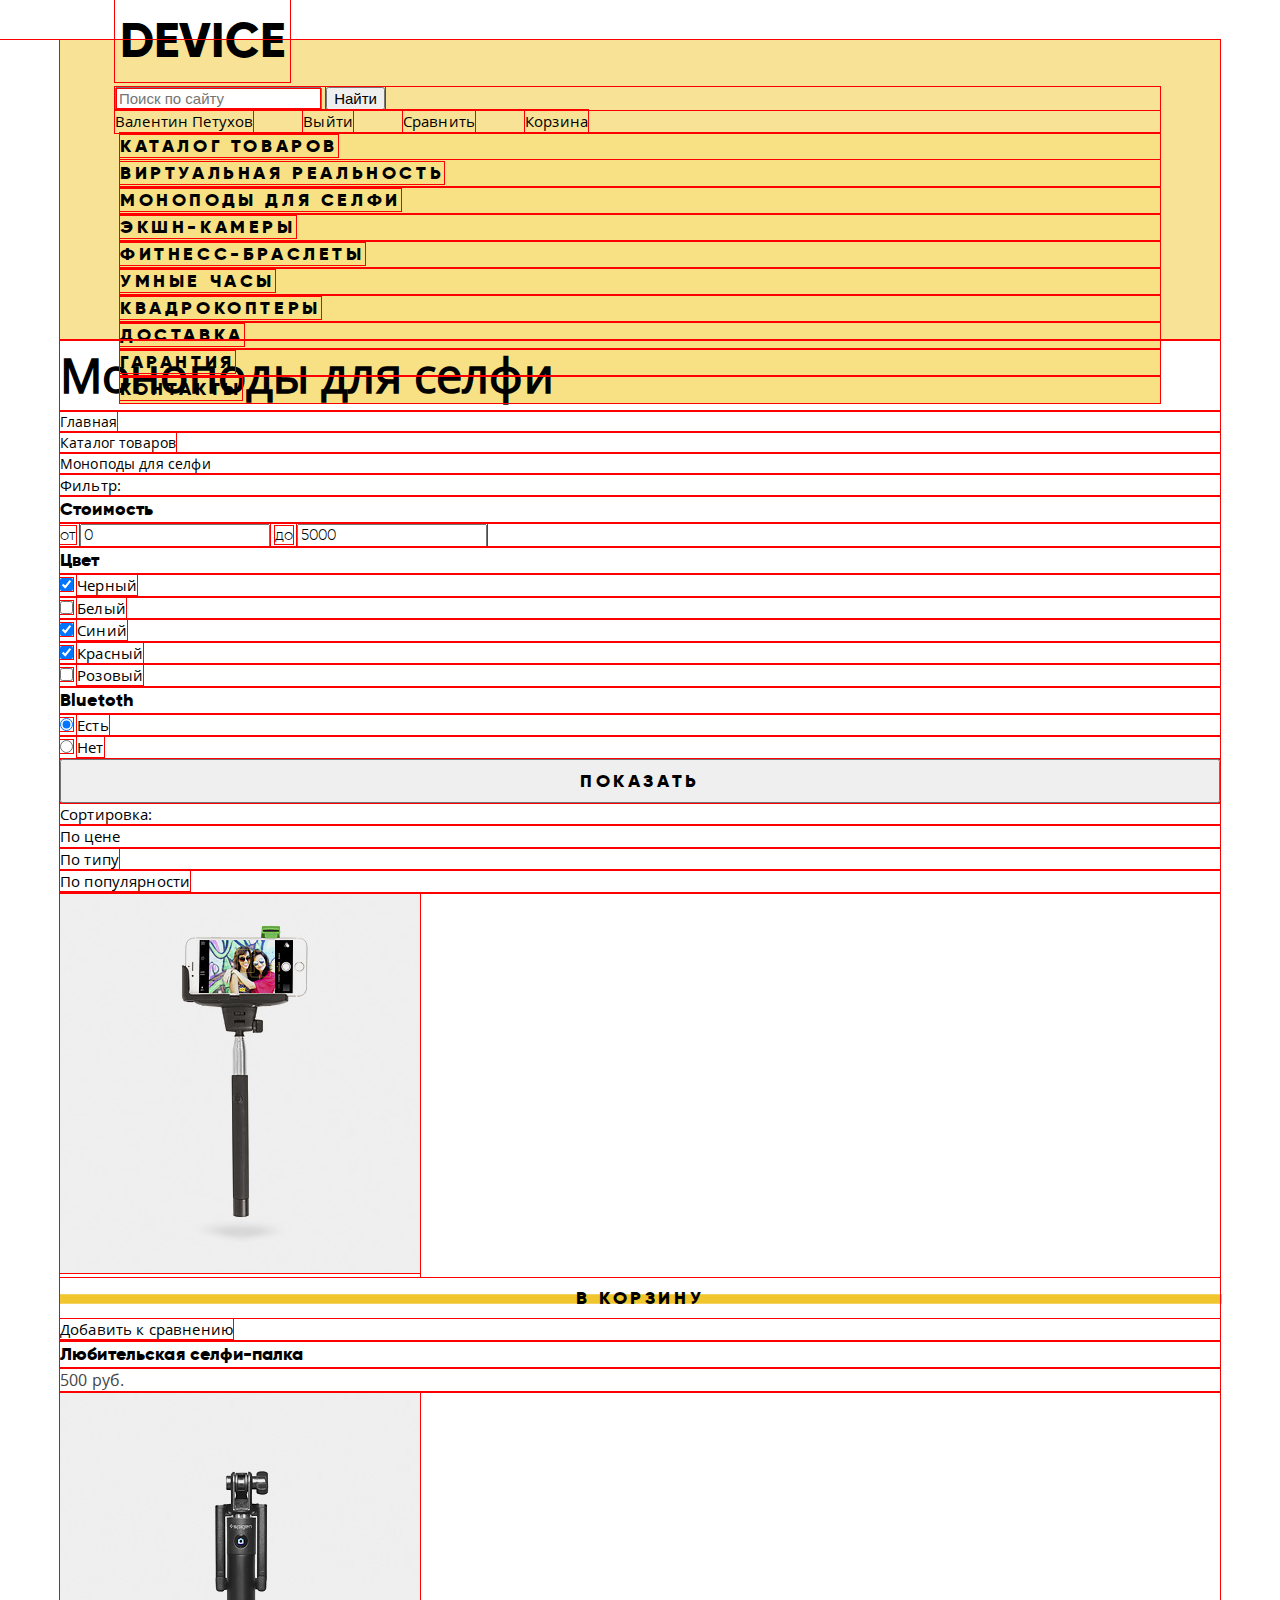
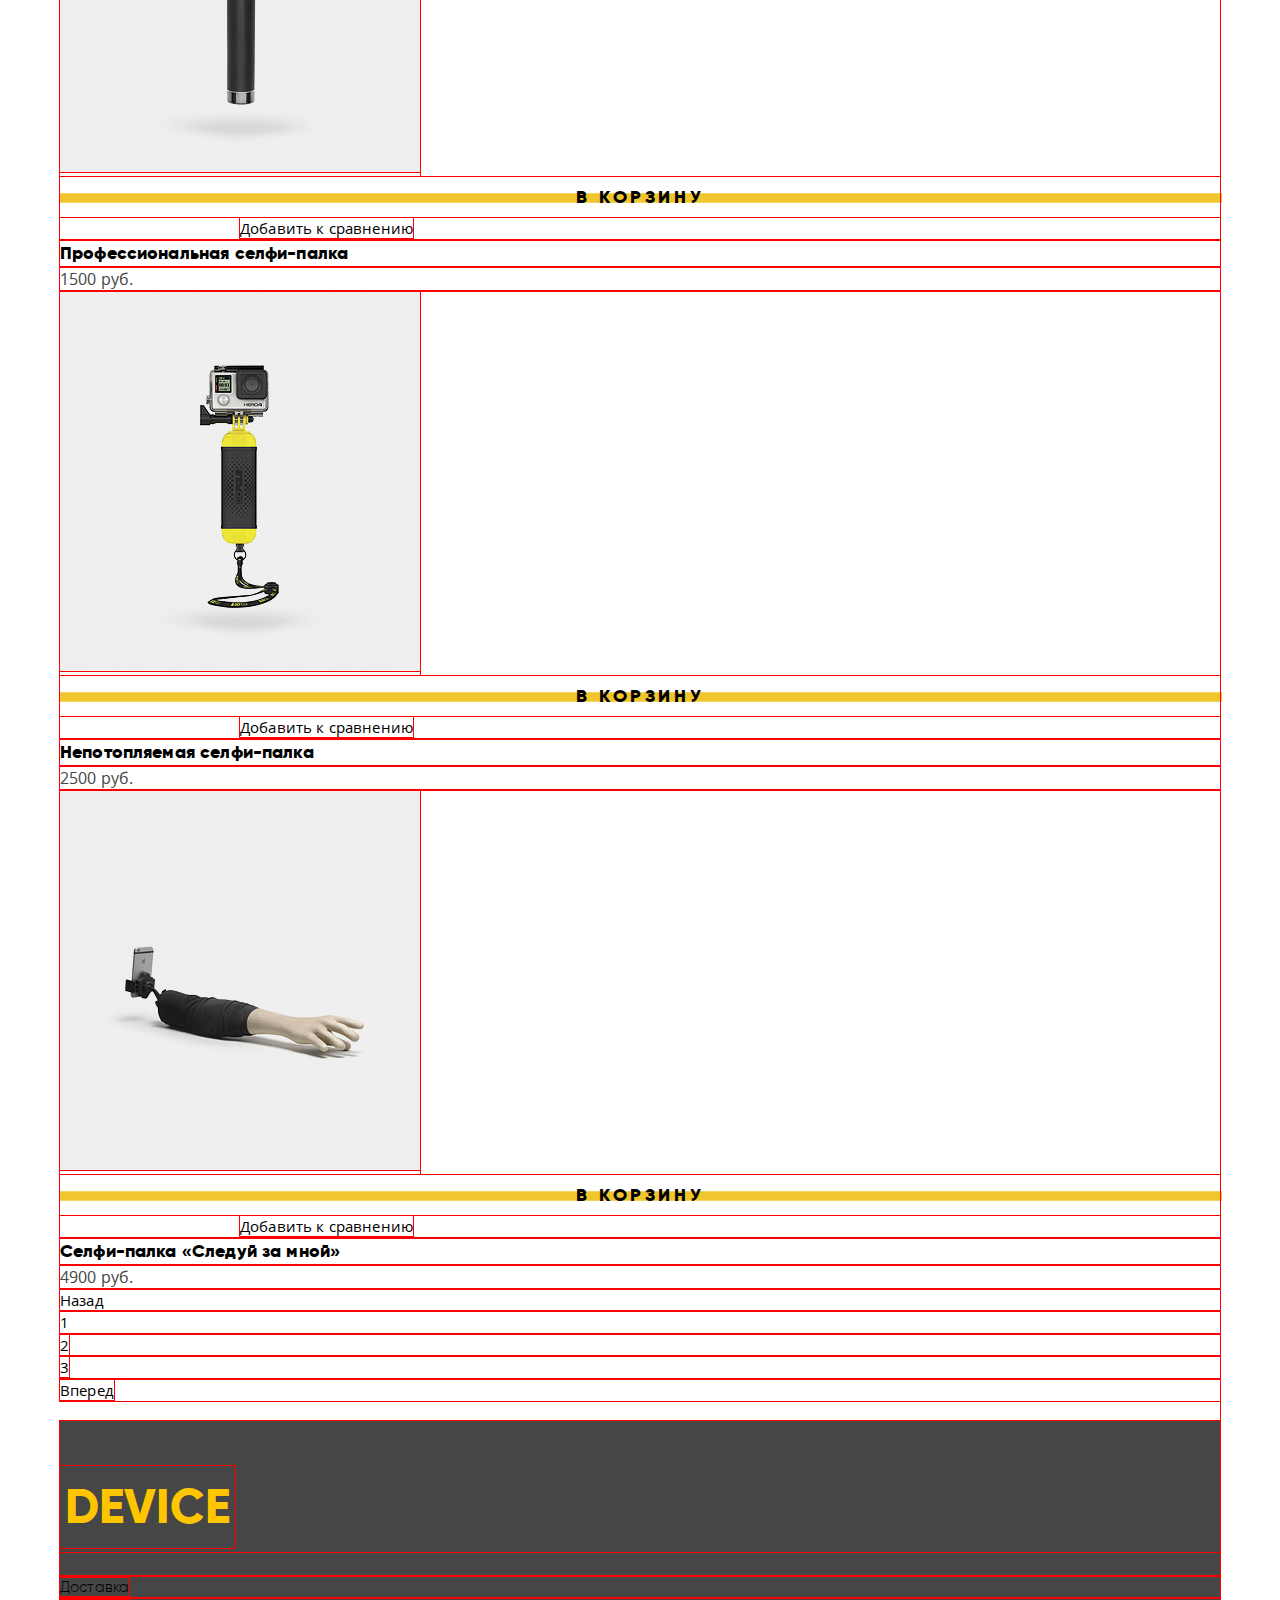
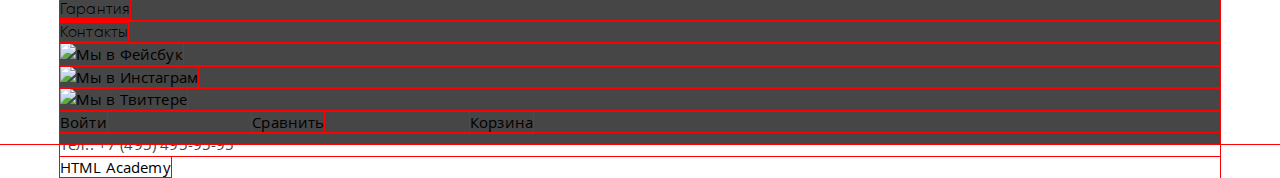
==== catalog.html @ 0c669d0e "Доразметка" ====
<!DOCTYPE html>
<html lang="ru">
  <head>
    <meta charset="UTF-8">
    <link href="css/normalize.css" rel="stylesheet">
    <link href="css/style.css" rel="stylesheet">
    <title>HTML Academy: Девайс-Каталог</title>
  </head>
  <body>
    <header>
      <a class="logo" href="index.html">Device</a>
      <div>
        <form class="search-form" action="#" method="get">
          <input class="search" type="search" placeholder="Поиск по сайту">
          <button class="search-button" type="submit" >Найти</button>
        </form>
        <div class="for-client">
          <a href="#" title="Вы вошли на сайт как:">Валентин Петухов</a>
          <a class="client-activated" href="#">Выйти</a>
          <a href="#" title="Рассмотрите детально преимущества">Сравнить</a>
          <a href="#" title="Оформить заказ">Корзина</a>
        </div>
      </div>
      <nav class="main-nav">
        <ul>
          <li><a>Каталог товаров</a>
            <ul>
              <li><a href="#">Виртуальная реальность</a></li>
              <li><a href="catalog.html">Моноподы для селфи</a></li>
              <li><a href="#">Экшн-камеры</a></li>
              <li><a href="#">Фитнесс-браслеты</a></li>
              <li><a href="#">Умные часы</a></li>
              <li><a href="#">Квадрокоптеры</a></li>
            </ul>
          </li>
          <li><a href="#">Доставка</a></li>
          <li><a href="#">Гарантия</a></li>
          <li><a href="#">Контакты</a></li>
        </ul>
      </nav>
    </header>

    <main>
      <h1>Моноподы для селфи</h1>
      <ul class="breadcrumbs">
        <li><a href="index.html">Главная</a></li>
        <li><a href="catalog.html">Каталог товаров</a></li>
        <li class="breadcrumbs-current">Моноподы для селфи</li>
      </ul>
      <div class="filter">
        <form action="https://echo.htmlacademy.ru" method="post" class="cataolg-filter">
          <h3>Фильтр:</h3>
          <fieldset>
            <h6 class="filter-subtitle">Стоимость</h6>
            <div class="range-filter-scale">
              <div class="range-filter-bar" style="margin-left: 0; width: 116px"></div>
            </div>
            <div class="range-filter-toggle  range-filter-toggle-min"></div>
            <div class="range-filter-toggle  range-filter-toggle-max"></div>
            <div class="price-filter">
              <label class="price-filter-label" for="price-filter-from">от</label>
              <input class="price-filter-input" id="price-filter-from" type="text" value="0">
              <label class="price-filter-label" for="price-filter-to">до</label>
              <input class="price-filter-input" id="price-filter-to" type="text" value="5000">
            </div>
          </fieldset>
          <fieldset>
            <h6>Цвет</h6>
            <ul>
              <li>
                <input type="checkbox" name="color-black" id="color-black" checked>
                <label for="color-black">Черный</label>
              </li>
              <li>
                <input type="checkbox" name="color-white" id="color-white">
                <label for="color-white">Белый</label>
              </li>
              <li>
                <input type="checkbox" name="color-blue" id="color-blue" checked>
                <label for="color-blue">Синий</label>
              </li>
              <li>
                <input type="checkbox" name="color-red" id="color-red" checked>
                <label for="color-red">Красный</label>
              </li>
              <li>
                <input type="checkbox" name="color-pink" id="color-pink">
                <label for="color-pink">Розовый</label>
              </li>
            </ul>
          </fieldset>
          <fieldset>
            <h6>Bluetoth</h6>
            <ul>
              <li>
                <input class="filter-input" type="radio" name="bt" id="bt-yes" value="yes" checked>
                <label for="bt-yes">Есть</label>
              </li>
              <li>
                <input class="filter-input" type="radio" name="bt" id="bt-no" value="no">
                <label for="bt-no">Нет</label>
              </li>
            </ul>
          </fieldset>
          <input class="btn" type="submit" value="Показать">
        </form>
      </div>

      <div class="right-section">
        <div class="sort-by">
          <h3>Сортировка:</h3>
          <ul class="sort-by">
            <li class="sort-current">По цене</li>
            <li><a href="#">По типу</a></li>
            <li><a href="#">По популярности</a></li>
          </ul>
          <div>
            <a href="#" class="sort-begin-end" title="Сортировать по возрастанию"></a>
            <a href="#" class="sort-begin-end" title="Сортировать по убыванию"></a>
          </div>
        </div>
        <section class="catalog-selfie">
          <h2 class="visually-hidden">Моноподы и селфи-палки</h2>
          <article>
            <div class="catalog-photo">
              <a class="catalog-photo" href="#"><img src="img/item-1.jpg" height="380" width="360" alt="Любительская селфи-палка"></a>
              <a class="btn catalog-hover" href="#">В корзину</a>
              <a class="catalog-hover">Добавить к сравнению</a>
            </div>
            <h6>Любительская селфи-палка</h6>
            <p class="catalog-price">500 руб.</p>
          </article>
          <article>
            <div class="catalog-photo">
              <a class="catalog-photo" href="#"><img src="img/item-2.jpg" height="380" width="360" alt="Профессиональная селфи-палка"></a>
              <a class="btn catalog-hover" href="#">В корзину</a>
              <a class="catalog-hover compare">Добавить к сравнению</a>
            </div>
            <h6>Профессиональная селфи-палка</h6>
            <p class="catalog-price">1500 руб.</p>
          </article>
          <article>
            <div class="catalog-photo">
              <a class="catalog-photo" href="#"><img src="img/item-3.jpg" height="380" width="360" alt="Непотопляемая селфи-палка"></a>
              <a class="btn catalog-hover" href="#">В корзину</a>
              <a class="catalog-hover compare">Добавить к сравнению</a>
            </div>
            <h6>Непотопляемая селфи-палка</h6>
            <p class="catalog-price">2500 руб.</p>
          </article>
          <article>
            <div class="catalog-photo">
              <a class="catalog-photo" href="#"><img src="img/item-4.jpg" height="380" width="360" alt="Селфи-палка «Следуй за мной»"></a>
              <a class="btn catalog-hover" href="#">В корзину</a>
              <a class="catalog-hover compare">Добавить к сравнению</a>
            </div>
            <h6>Селфи-палка «Следуй за мной»</h6>
            <p class="catalog-price">4900 руб.</p>
          </article>
        </section>
        <ul class="pagination">
          <li class="pagination-current">Назад</li>
          <li class="pagination-current">1</li>
          <li><a href="#">2</a></li>
          <li><a href="#">3</a></li>
          <li><a href="#">Вперед</a></li>
        </ul>
      </div>
    </main>
    <!--Футер!!!-->
    <footer class="footer">
      <div>
        <a class="logo logo-footer" href="index.html">DEVICE</a>
        <p class="footer-text">г. Москва, ул. Строителей, 15</p>
      </div>
      <div>
        <ul class="footer-services">
          <li><a href="#">Доставка</a></li>
          <li><a href="#">Гарантия</a></li>
          <li><a href="#">Контакты</a></li>
        </ul>
        <ul class="footer-social">
          <li><a class="social-button" target="_blank" href="https://www.facebook.com/htmlacademy"><img src="#" alt="Мы в Фейсбук" width="50" height="50"></a></li>
          <li><a class="social-button" target="_blank" href="https://www.instagram.com/htmlacademy/"><img src="#" alt="Мы в Инстаграм" width="50" height="50"></a></li>
          <li><a class="social-button" target="_blank" href="https://twitter.com/htmlacademy-ru"><img src="#" alt="Мы в Твиттере" width="50" height="50"></a></li>
        </ul>
      </div>
      <div>
        <div class="footer-user-block for-client">
          <a href="#">Войти</a>
          <a href="#">Сравнить</a>
          <a href="#">Корзина</a>
        </div>
        <div>
          <p class="footer-text">Тел.: +7 (495) 495-95-95</p>
          <a class="copyright" target="_blank" href="https://htmlacademy.ru/intensive/htmlcss">HTML Academy</a>
        </div>
      </div>
    </footer>
  </body>
</html>
---- css/style.css ----
@font-face {
  font-family: "Open Sans";
  src: local("Open Sans Light"), local("OpenSans-Light"), url("../fonts/opensanslight.woff") format('woff'),
  url("../fonts/opensanslight.woff2") format('woff2');
  font-weight: 300;
  font-style: normal;
}

@font-face {
  font-family: "Open Sans";
  src: local("Open Sans"), local("OpenSans"), url("../fonts/opensans.woff") format('woff'),
  url("../fonts/opensans.woff2") format('woff2');
  font-weight: 400;
  font-style: normal;
}

@font-face {
  font-family: "Gilroy";
  src: local("Gilroy Light"), local("Gilroy-Light"), url("../fonts/gilroylight.woff") format('woff'),
  url("../fonts/gilroylight.woff2") format('woff2');
  font-weight: 300;
  font-style: normal;
}

@font-face {
  font-family: "Gilroy";
  src: local("Gilroy ExtraBold"), local("Gilroy-ExtraBold"), url("../fonts/gilroyextrabold.woff") format('woff'),
  url("../fonts/gilroyextrabold.woff2") format('woff2');
  font-weight: 800;
  font-style: normal;
}

.clearfix::after {
  content: '';
  display: table;
  clear: both;
}
.visually-hidden {
  display: none;
}
/* Разметка тегов */
* {
  outline: 1px solid red;
}

body {
  justify-content: center;
  flex-wrap: wrap;
  padding-left: 50%;
  margin-left:-580px;
  width: 1160px;
  background-color: #ffffff;
  font-family: 'Open Sans', Arial, sans-serif;
  font-size: 15px;
  line-height: 1.5;
  font-weight: 400;
  letter-spacing: 0.01em;
  color: #000;
 }

/* Оглашение тегов и класов для которых нужен шрифт Gilroy */
.popular, .footer-services, .price-filter-label, .price-filter-input, td, .logo, .logo-footer, .main-nav, h2, h6, .btn{
  font-family: Gilroy, Arial, sans-serif;
  font-weight: 400;
}



/* Хедер */

header {
  background-color: #f7e296;
  margin-top: 40px;
  height: 245px;
  padding: 0 60px 55px 55px;
}

a {
  text-decoration: none;
  color: #000000;
}
.for-client {
  width: 473px;
  display: flex;
  justify-content: space-between;
}

.search-form {
  text-decoration: none;
}

.compare {
  margin-left: 180px;
}

.basket{
  margin-right: -2px;
}

.client-menu {
  display: flex;
  justify-content: space-between;
  margin-left: 30px;
  margin-bottom: 40px;

}
.login{

}

.main-nav {
  margin-left: 5px;
  text-transform: uppercase;
  font-weight: 700;
  letter-spacing: 0.2em;
  font-size: 18px;
  background-color: #f7e184;
}
.main-nav li {

}

/* Конец Хедера */

.breadcrumbs {
  font-size: 14px;
}

/* Содержательная часть сайта (Мейн) */

h1, h2 {
  font-size: 47px;
  font-weight: 700;
}

h6{
  font-size: 18px;
  font-weight: 700;
}

p {
  font-weight: 400;
  color: #464646;
}

strong{
  text-transform: uppercase;
}

.popular {
  display: flex;
  justify-content: space-between;
}
.popular:active {
  opacity: 0.3;
}
.popular-logo {
  background-color: #f7e296;
}
.popular-logo:hover {
  background-color: #f0c52e;
}
.popular-logo:active {
  background-color: #f0c52e;
}

.slider table {
  float: right;
  vertical-align: middle;
  text-align: left;
  height: 100px;
  width: 480px;
  margin: 20px;
  padding: 20px;
}
.slider td {
  font-size: 36px;
}
.slider th {
  font-size: 13px;
}

.services {
  background-color: #e5e5e5;
}

      /* Разметка классов */

      /* Логотип DEVICE */
.logo {
  display: inline-block;
  margin-top: -50px;
  margin-bottom: 5px;
  padding: 5px;
  font-size: 48px;
  font-weight: 800;
  text-transform: uppercase;
  color: rgba(0, 0, 0, 1);
}
.logo-footer {
  display: inline-block;
  margin-top: 45px;
  color: rgba(255, 198, 0, 1);
  font-size: 48px;
  font-weight: 800;
  text-transform: uppercase;
}
.logo:hover{
  opacity: 0.6;
}
.logo:active{
  opacity: 0.3;
}
      /* Конец Логотипа DEVICE */

.about-us {
  width: 450px;
  float: left;
  clear: right;
  min-height: 600px;
}

.contacts{
  width: 40%;
  clear: left;
}
.contacts h2 {
  padding-bottom: 50px;
}
.contacts p {
  margin-bottom: 50px;
}

      /* Футер!!!! */

.footer {
  clear: both;
  margin-top: 20px;
  width: 100%;
  height: 323px;
  color: #fff;
  background-color: #464646;

}

.logo-text{
  float: left;
  padding: 20px;
}

.logo-1 {
    width: 300px;
    height: 75px;

 /* background: url(../img/logo-1.jpg); */

    text-indent: 100%;
    white-space: nowrap;
    overflow: hidden;
}

.btn {
  display: inline-block;
  position: relative;
  text-align: center;
  width: 100%;
  padding: 11px 0;
  color: rgba(0, 0, 0, 1);
  font-weight: 800;
  font-size: 18px;
  line-height: 18px;
  letter-spacing: 0.2em;
  text-transform: uppercase;
  z-index: 10;
}

.btn:hover {
  color: rgba(0, 0, 0, 0.6);
}

.btn:active {
  color: rgba(0, 0, 0, 0.3);
}

.btn::after {
  position: absolute;
  top: 16px;
  left: 0;
  content: "";
  display: block;
  width: 100%;
  height: 8px;
  background-color: #f0c52e;
  border: 1px solid;
  border-color: #f4d361 #f1c83a;
  z-index: -1;
}

.contacts-map {
  background-color: #e7e7e6;
  height: 221px;
  width: 560px;
}


.catalog-price {
  font-size: 16px;
}

.popup {
  display: none;
}

.logotype-popular {
  display: flex;
  justify-content: space-between;
  margin-top: 50px;
}
.contact-info {
  margin-top: 50px;
  display: flex;
  flex-direction: row;
  justify-content: space-between;
}
.contacts {
  width: 560px;
}
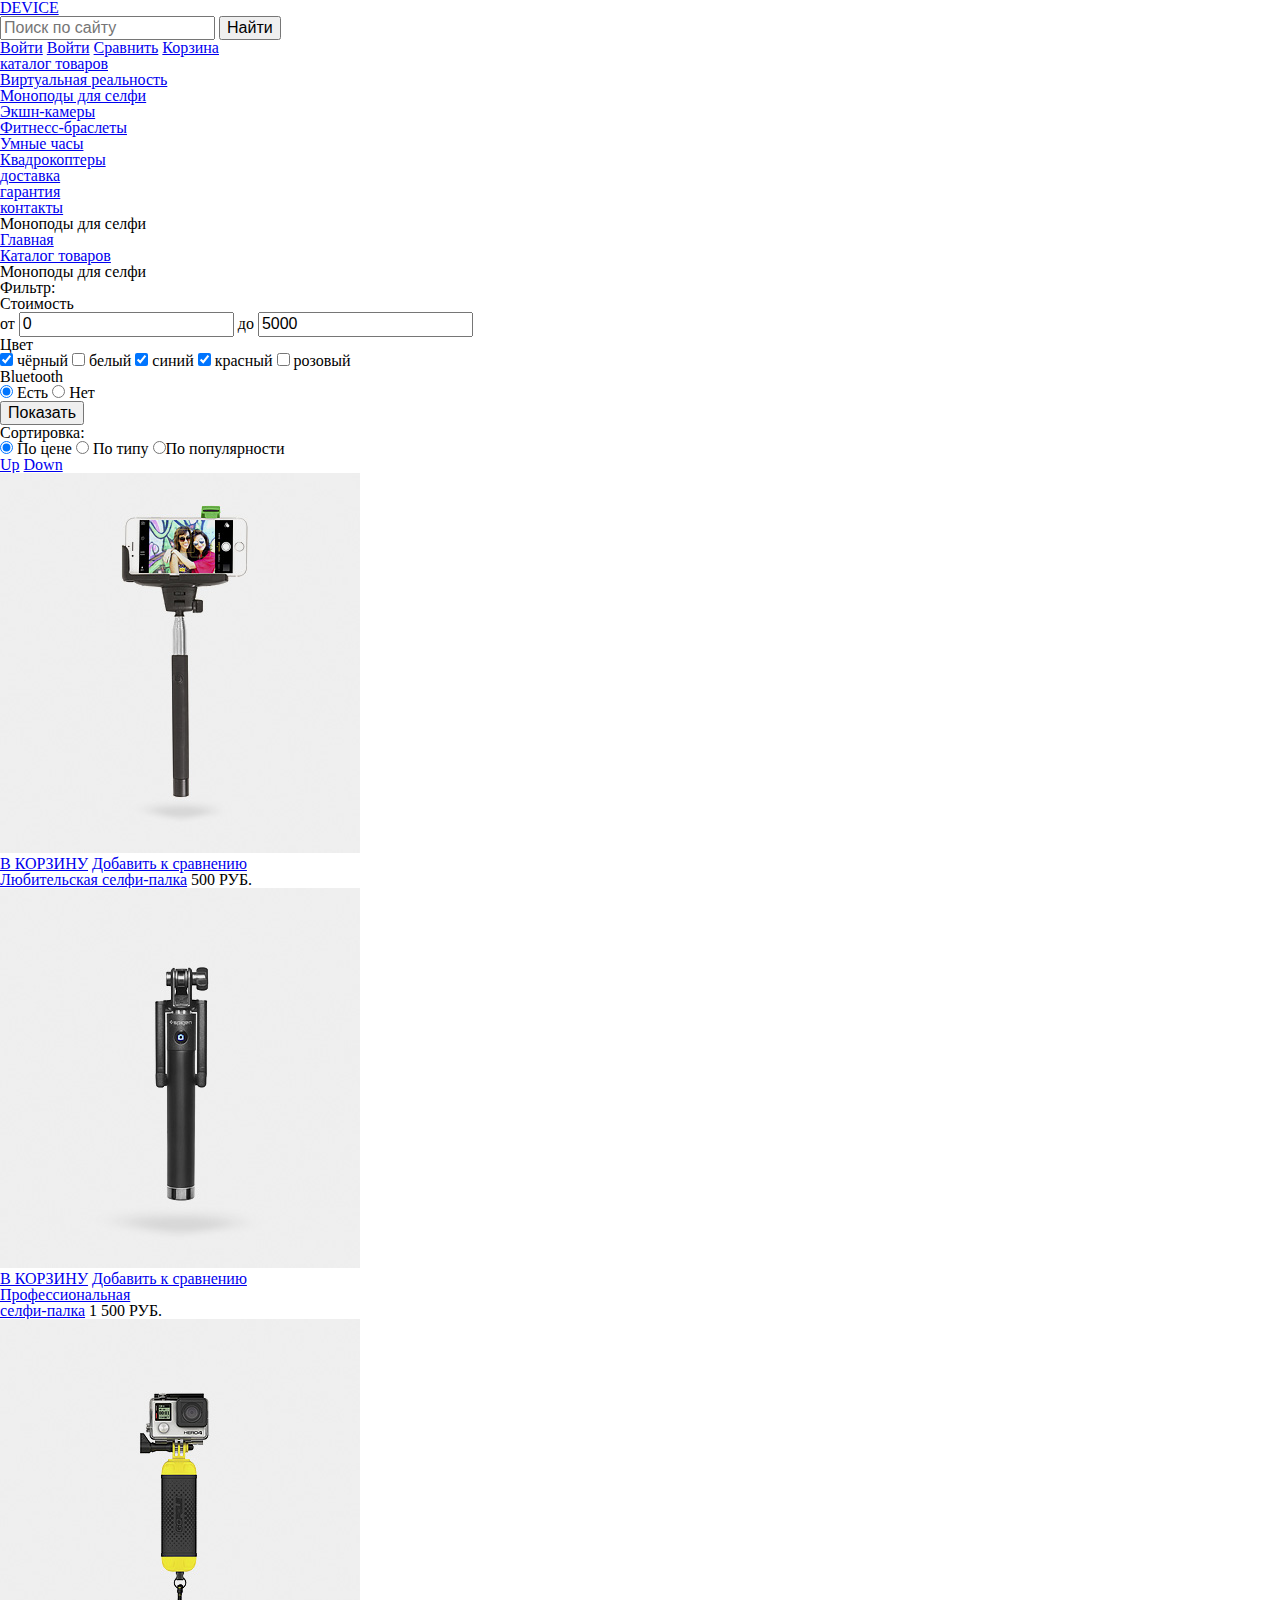
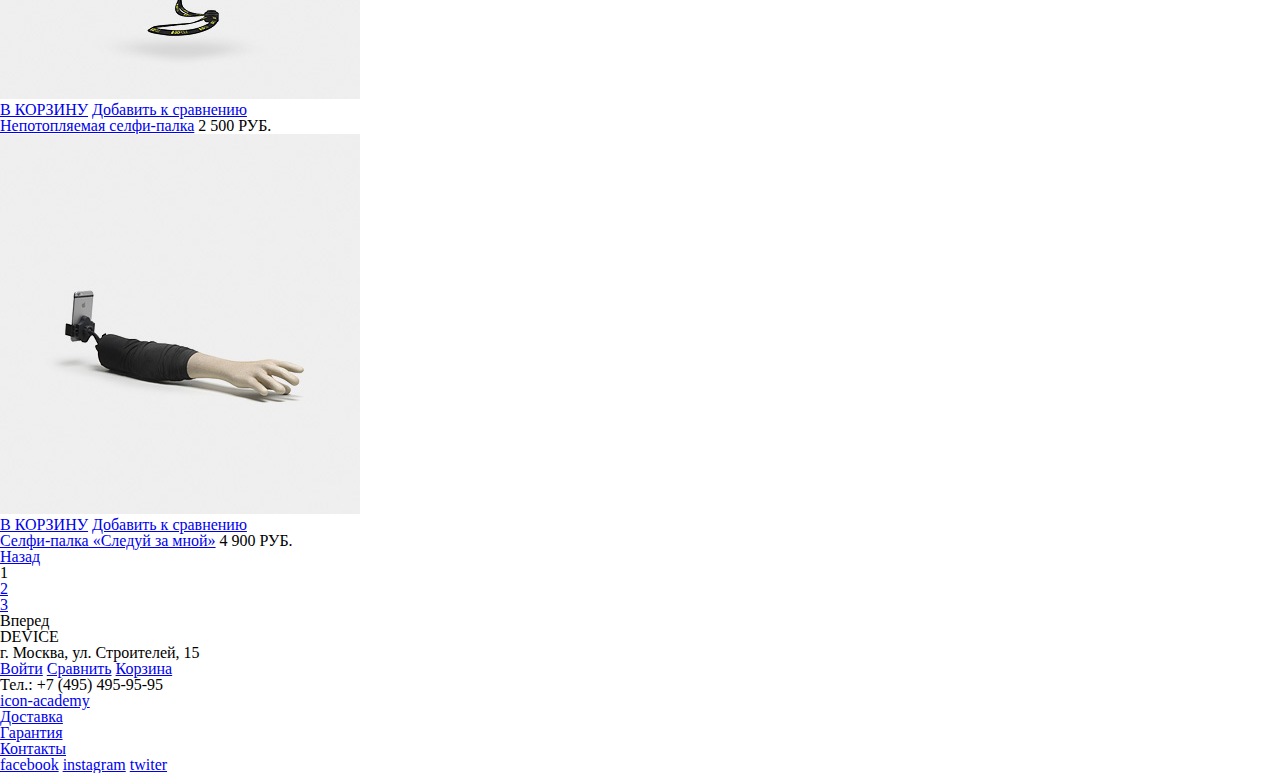
==== commit 84025d1e: "Предфинальная версия." ====
--- a/catalog.html
+++ b/catalog.html
@@ -3,171 +3,254 @@
   <head>
     <meta charset="UTF-8">
     <link href="css/normalize.css" rel="stylesheet">
-    <link href="css/style.css" rel="stylesheet">
+    <link href="css/style1.css" rel="stylesheet">
     <title>HTML Academy: Девайс-Каталог</title>
   </head>
   <body>
-    <header>
-      <a class="logo" href="index.html">Device</a>
-      <div>
-        <form class="search-form" action="#" method="get">
-          <input class="search" type="search" placeholder="Поиск по сайту">
-          <button class="search-button" type="submit" >Найти</button>
-        </form>
-        <div class="for-client">
-          <a href="#" title="Вы вошли на сайт как:">Валентин Петухов</a>
-          <a class="client-activated" href="#">Выйти</a>
-          <a href="#" title="Рассмотрите детально преимущества">Сравнить</a>
-          <a href="#" title="Оформить заказ">Корзина</a>
-        </div>
-      </div>
-      <nav class="main-nav">
-        <ul>
-          <li><a>Каталог товаров</a>
-            <ul>
-              <li><a href="#">Виртуальная реальность</a></li>
-              <li><a href="catalog.html">Моноподы для селфи</a></li>
-              <li><a href="#">Экшн-камеры</a></li>
-              <li><a href="#">Фитнесс-браслеты</a></li>
-              <li><a href="#">Умные часы</a></li>
-              <li><a href="#">Квадрокоптеры</a></li>
+      <header class="main-header">
+          <div class="container">
+            <div class="logo">
+                <a href="index.html">DEVICE</a>
+            </div>
+          <div class="client-menu clearfix">
+            <form class="search-form" action="https://echo.htmlacademy.ru" method="get">
+              <input class="search" type="search" placeholder="Поиск по сайту">
+              <button class="search-btn" type="submit" >Найти</button>
+            </form>
+            <div class="for-client">
+                <a class="login" href="#">Войти</a>
+              <a class="logout" href="#">Войти</a>
+              <a class="compare" href="#" title="Рассмотрите детально преимущества">Сравнить</a>
+              <a class="basket" href="#" title="Оформить заказ">Корзина</a>
+            </div>
+          </div>
+          <nav class="main-nav">
+              <ul class="level">
+                <li class="first-name">
+                  <a href="#">каталог товаров</a>
+
+                  <div class="menu-catalog">
+                    <ul>
+                      <li><a href="#">Виртуальная реальность</a>
+                      </li>
+                      <li><a href="catalog.html">Моноподы для селфи</a>
+                      </li>
+                      <li><a href="#">Экшн-камеры</a>
+                      </li>
+                    </ul>
+                    <ul>
+                      <li><a href="#">Фитнесс-браслеты</a>
+                      </li>
+                      <li><a href="#">Умные часы</a>
+                      </li>
+                    </ul>
+                    <ul>
+                      <li><a href="#">Квадрокоптеры</a>
+                      </li>
+                    </ul>
+                  </div>
+                </li>
+                <li>
+                  <a href="#">доставка</a>
+                </li>
+                <li>
+                  <a href="#">гарантия</a>
+                </li>
+                <li>
+                  <a href="#">контакты</a>
+                </li>
+              </ul>
+            </nav>
+            <div class="breadcrumbs-start">
+                <h1>Моноподы для селфи</h1>
+                <div class="breadcrumbs">
+                  <ul>
+                    <li>
+                      <a href="index.html">Главная</a>
+                    </li>
+                    <li>
+                      <a class="second-layer" href="#">Каталог товаров</a>
+                    </li>
+                    <li>
+                      Моноподы для селфи
+                    </li>
+                  </ul>
+                </div>
+              </div>
+            </div>
+
+          </div>
+        </header>
+
+         <main class="catalog">
+            <div class="inner-container">
+              <aside class="filters">
+                <h2>Фильтр:</h2>
+                <div class="form">
+                  <form action="https://echo.htmlacademy.ru" method="post">
+                    <h3>Стоимость</h3>
+                    <div class="range-filter">
+                      <div class="range-controls">
+                        <div class="scale">
+                          <div class="bar" style="margin-left: 1%; width: 55%"></div>
+                        </div>
+                        <div class="toggle toggle-min"></div>
+                        <div class="toggle toggle-max"></div>
+                      </div>
+                      <div class="price-controls">
+                        <label class="min-price">от
+                          <input name="min-price" type="text" value="0">
+                        </label>
+                        <label class="max-price">до
+                          <input name="max-price" type="text" value="5000">
+                        </label>
+                      </div>
+                    </div>
+
+                    <h3>Цвет</h3>
+                    <div class="color">
+                      <input id="black" type="checkbox" name="black" value="black" checked>
+                      <label for="black">чёрный</label>
+                      <input id="white" type="checkbox" name="white" value="white">
+                      <label for="white">белый</label>
+                      <input id="blue" type="checkbox" name="blue" value="blue" checked>
+                      <label for="blue">синий</label>
+                      <input id="red" type="checkbox" name="red" value="red" checked>
+                      <label for="red">красный</label>
+                      <input id="pink" type="checkbox" name="purple" value="purple">
+                      <label for="pink">розовый</label>
+                    </div>
+
+                    <h3>Bluetooth</h3>
+                    <div class="bluetooth">
+                      <input id="yes" type="radio" name="bluetooth" value="yes" checked>
+                      <label for="yes">Есть</label>
+                      <input id="no" type="radio" name="bluetooth" value="no">
+                      <label for="no">Нет</label>
+                    </div>
+
+                    <button class="btn" type="submit" formaction="#">Показать</button>
+                  </form>
+                </div>
+              </aside>
+            </div>
+
+            <div class="inner-container">
+              <div class="catalog-item">
+                <div class="sorting">
+                  <h2>Сортировка:</h2>
+                  <form action="https://echo.htmlacademy.ru" method="post">
+                    <label>
+                      <input type="radio" name="sorting" value="price" checked>
+                      <span>По цене</span>
+                    </label>
+                    <label>
+                      <input type="radio" name="sorting" value="type">
+                      <span>По типу</span>
+                    </label>
+                    <label>
+                      <input type="radio" name="sorting" value="popular"><span>По популярности</span>
+                    </label>
+                  </form>
+                  <div class="keys-updown">
+                    <a href="#">Up</a>
+                    <a href="#">Down</a>
+                  </div>
+                </div>
+
+                <div class="items">
+                    <div class="item">
+                      <img src="img/item-1.jpg" width="360" height="380" alt="Любительская селфи-палка">
+                      <div class="item-hover">
+                        <a class="to-basket" href="#">В КОРЗИНУ</a>
+                        <a class="to-compare" href="#">Добавить к сравнению</a>
+                      </div>
+                      <a href="#">Любительская селфи-палка</a>
+                      <span>500 РУБ.</span>
+                    </div>
+
+                    <div class="item">
+                      <img src="img/item-2.jpg" width="360" height="380" alt="Профессиональная селфи-палка ">
+                      <div class="item-hover">
+                        <a class="to-basket" href="#">В КОРЗИНУ</a>
+                        <a class="to-compare" href="#">Добавить к сравнению</a>
+                      </div>
+                      <a href="#">Профессиональная<br> селфи-палка</a>
+                      <span>1 500 РУБ.</span>
+                    </div>
+
+                    <div class="item">
+                      <img src="img/item-3.jpg" width="360" height="380" alt="Непотопляемая селфи-палка">
+                      <div class="item-hover">
+                        <a class="to-basket" href="#">В КОРЗИНУ</a>
+                        <a class="to-compare" href="#">Добавить к сравнению</a>
+                      </div>
+                      <a href="#">Непотопляемая селфи-палка</a>
+                      <span>2 500 РУБ.</span>
+                    </div>
+
+                    <div class="item new">
+                      <img src="img/item-4.jpg" width="360" height="380" alt="Селфи-палка «Следуй за мной»">
+                      <div class="item-hover">
+                        <a class="to-basket" href="#">В КОРЗИНУ</a>
+                        <a class="to-compare" href="#">Добавить к сравнению</a>
+                      </div>
+                      <a href="#">Селфи-палка «Следуй за мной»</a>
+                      <span>4 900 РУБ.</span>
+                    </div>
+                  </div>
+        <ul class="pagination">
+          <li class="pagination-moove"><a href="#">Назад</a></li>
+          <li>
+            <ul class="pagination-pages">
+              <li class="pagination-active">1</li>
+              <li><a href="#">2</a></li>
+              <li><a href="#">3</a></li>
             </ul>
           </li>
-          <li><a href="#">Доставка</a></li>
-          <li><a href="#">Гарантия</a></li>
-          <li><a href="#">Контакты</a></li>
+          <li class="pagination-moove" href="#"><a>Вперед</a></li>
         </ul>
-      </nav>
-    </header>
-
-    <main>
-      <h1>Моноподы для селфи</h1>
-      <ul class="breadcrumbs">
-        <li><a href="index.html">Главная</a></li>
-        <li><a href="catalog.html">Каталог товаров</a></li>
-        <li class="breadcrumbs-current">Моноподы для селфи</li>
-      </ul>
-      <div class="filter">
-        <form action="https://echo.htmlacademy.ru" method="post" class="cataolg-filter">
-          <h3>Фильтр:</h3>
-          <fieldset>
-            <h6 class="filter-subtitle">Стоимость</h6>
-            <div class="range-filter-scale">
-              <div class="range-filter-bar" style="margin-left: 0; width: 116px"></div>
-            </div>
-            <div class="range-filter-toggle  range-filter-toggle-min"></div>
-            <div class="range-filter-toggle  range-filter-toggle-max"></div>
-            <div class="price-filter">
-              <label class="price-filter-label" for="price-filter-from">от</label>
-              <input class="price-filter-input" id="price-filter-from" type="text" value="0">
-              <label class="price-filter-label" for="price-filter-to">до</label>
-              <input class="price-filter-input" id="price-filter-to" type="text" value="5000">
-            </div>
-          </fieldset>
-          <fieldset>
-            <h6>Цвет</h6>
-            <ul>
-              <li>
-                <input type="checkbox" name="color-black" id="color-black" checked>
-                <label for="color-black">Черный</label>
+      </div>
+    </div>
+    </main>
+
+
+    <footer class="main-footer">
+        <div class="container">
+
+          <div class="footer-logo">
+            <a>DEVICE</a>
+            <p class="address">г. Москва, ул. Строителей, 15</p>
+          </div>
+
+          <div class="footer-login">
+            <a href="#">Войти</a>
+            <a href="#">Сравнить</a>
+            <a href="#">Корзина</a>
+            <p class="phone">Тел.: +7 (495) 495-95-95</p>
+            <a class="icon-academy" href="#">icon-academy</a>
+          </div>
+
+          <div class="footer-menu">
+            <ul class="menu-at-center">
+              <li><a href="#">Доставка</a>
               </li>
-              <li>
-                <input type="checkbox" name="color-white" id="color-white">
-                <label for="color-white">Белый</label>
+              <li><a href="#">Гарантия</a>
               </li>
-              <li>
-                <input type="checkbox" name="color-blue" id="color-blue" checked>
-                <label for="color-blue">Синий</label>
-              </li>
-              <li>
-                <input type="checkbox" name="color-red" id="color-red" checked>
-                <label for="color-red">Красный</label>
-              </li>
-              <li>
-                <input type="checkbox" name="color-pink" id="color-pink">
-                <label for="color-pink">Розовый</label>
+              <li><a href="#">Контакты</a>
               </li>
             </ul>
-          </fieldset>
-          <fieldset>
-            <h6>Bluetoth</h6>
-            <ul>
-              <li>
-                <input class="filter-input" type="radio" name="bt" id="bt-yes" value="yes" checked>
-                <label for="bt-yes">Есть</label>
-              </li>
-              <li>
-                <input class="filter-input" type="radio" name="bt" id="bt-no" value="no">
-                <label for="bt-no">Нет</label>
-              </li>
-            </ul>
-          </fieldset>
-          <input class="btn" type="submit" value="Показать">
-        </form>
-      </div>
-
-      <div class="right-section">
-        <div class="sort-by">
-          <h3>Сортировка:</h3>
-          <ul class="sort-by">
-            <li class="sort-current">По цене</li>
-            <li><a href="#">По типу</a></li>
-            <li><a href="#">По популярности</a></li>
-          </ul>
-          <div>
-            <a href="#" class="sort-begin-end" title="Сортировать по возрастанию"></a>
-            <a href="#" class="sort-begin-end" title="Сортировать по убыванию"></a>
-          </div>
+
+            <div class="footer-social">
+              <a class="social-btn social-btn-fb" href="#">facebook</a>
+              <a class="social-btn social-btn-inst" href="#">instagram</a>
+              <a class="social-btn social-btn-twit" href="#">twiter</a>
+            </div>
+          </div>
+
         </div>
-        <section class="catalog-selfie">
-          <h2 class="visually-hidden">Моноподы и селфи-палки</h2>
-          <article>
-            <div class="catalog-photo">
-              <a class="catalog-photo" href="#"><img src="img/item-1.jpg" height="380" width="360" alt="Любительская селфи-палка"></a>
-              <a class="btn catalog-hover" href="#">В корзину</a>
-              <a class="catalog-hover">Добавить к сравнению</a>
-            </div>
-            <h6>Любительская селфи-палка</h6>
-            <p class="catalog-price">500 руб.</p>
-          </article>
-          <article>
-            <div class="catalog-photo">
-              <a class="catalog-photo" href="#"><img src="img/item-2.jpg" height="380" width="360" alt="Профессиональная селфи-палка"></a>
-              <a class="btn catalog-hover" href="#">В корзину</a>
-              <a class="catalog-hover compare">Добавить к сравнению</a>
-            </div>
-            <h6>Профессиональная селфи-палка</h6>
-            <p class="catalog-price">1500 руб.</p>
-          </article>
-          <article>
-            <div class="catalog-photo">
-              <a class="catalog-photo" href="#"><img src="img/item-3.jpg" height="380" width="360" alt="Непотопляемая селфи-палка"></a>
-              <a class="btn catalog-hover" href="#">В корзину</a>
-              <a class="catalog-hover compare">Добавить к сравнению</a>
-            </div>
-            <h6>Непотопляемая селфи-палка</h6>
-            <p class="catalog-price">2500 руб.</p>
-          </article>
-          <article>
-            <div class="catalog-photo">
-              <a class="catalog-photo" href="#"><img src="img/item-4.jpg" height="380" width="360" alt="Селфи-палка «Следуй за мной»"></a>
-              <a class="btn catalog-hover" href="#">В корзину</a>
-              <a class="catalog-hover compare">Добавить к сравнению</a>
-            </div>
-            <h6>Селфи-палка «Следуй за мной»</h6>
-            <p class="catalog-price">4900 руб.</p>
-          </article>
-        </section>
-        <ul class="pagination">
-          <li class="pagination-current">Назад</li>
-          <li class="pagination-current">1</li>
-          <li><a href="#">2</a></li>
-          <li><a href="#">3</a></li>
-          <li><a href="#">Вперед</a></li>
-        </ul>
-      </div>
-    </main>
-    <!--Футер!!!-->
+      </footer>
+    <!--Футер!!!
     <footer class="footer">
       <div>
         <a class="logo logo-footer" href="index.html">DEVICE</a>
@@ -196,6 +279,6 @@
           <a class="copyright" target="_blank" href="https://htmlacademy.ru/intensive/htmlcss">HTML Academy</a>
         </div>
       </div>
-    </footer>
+    </footer>-->
   </body>
 </html>
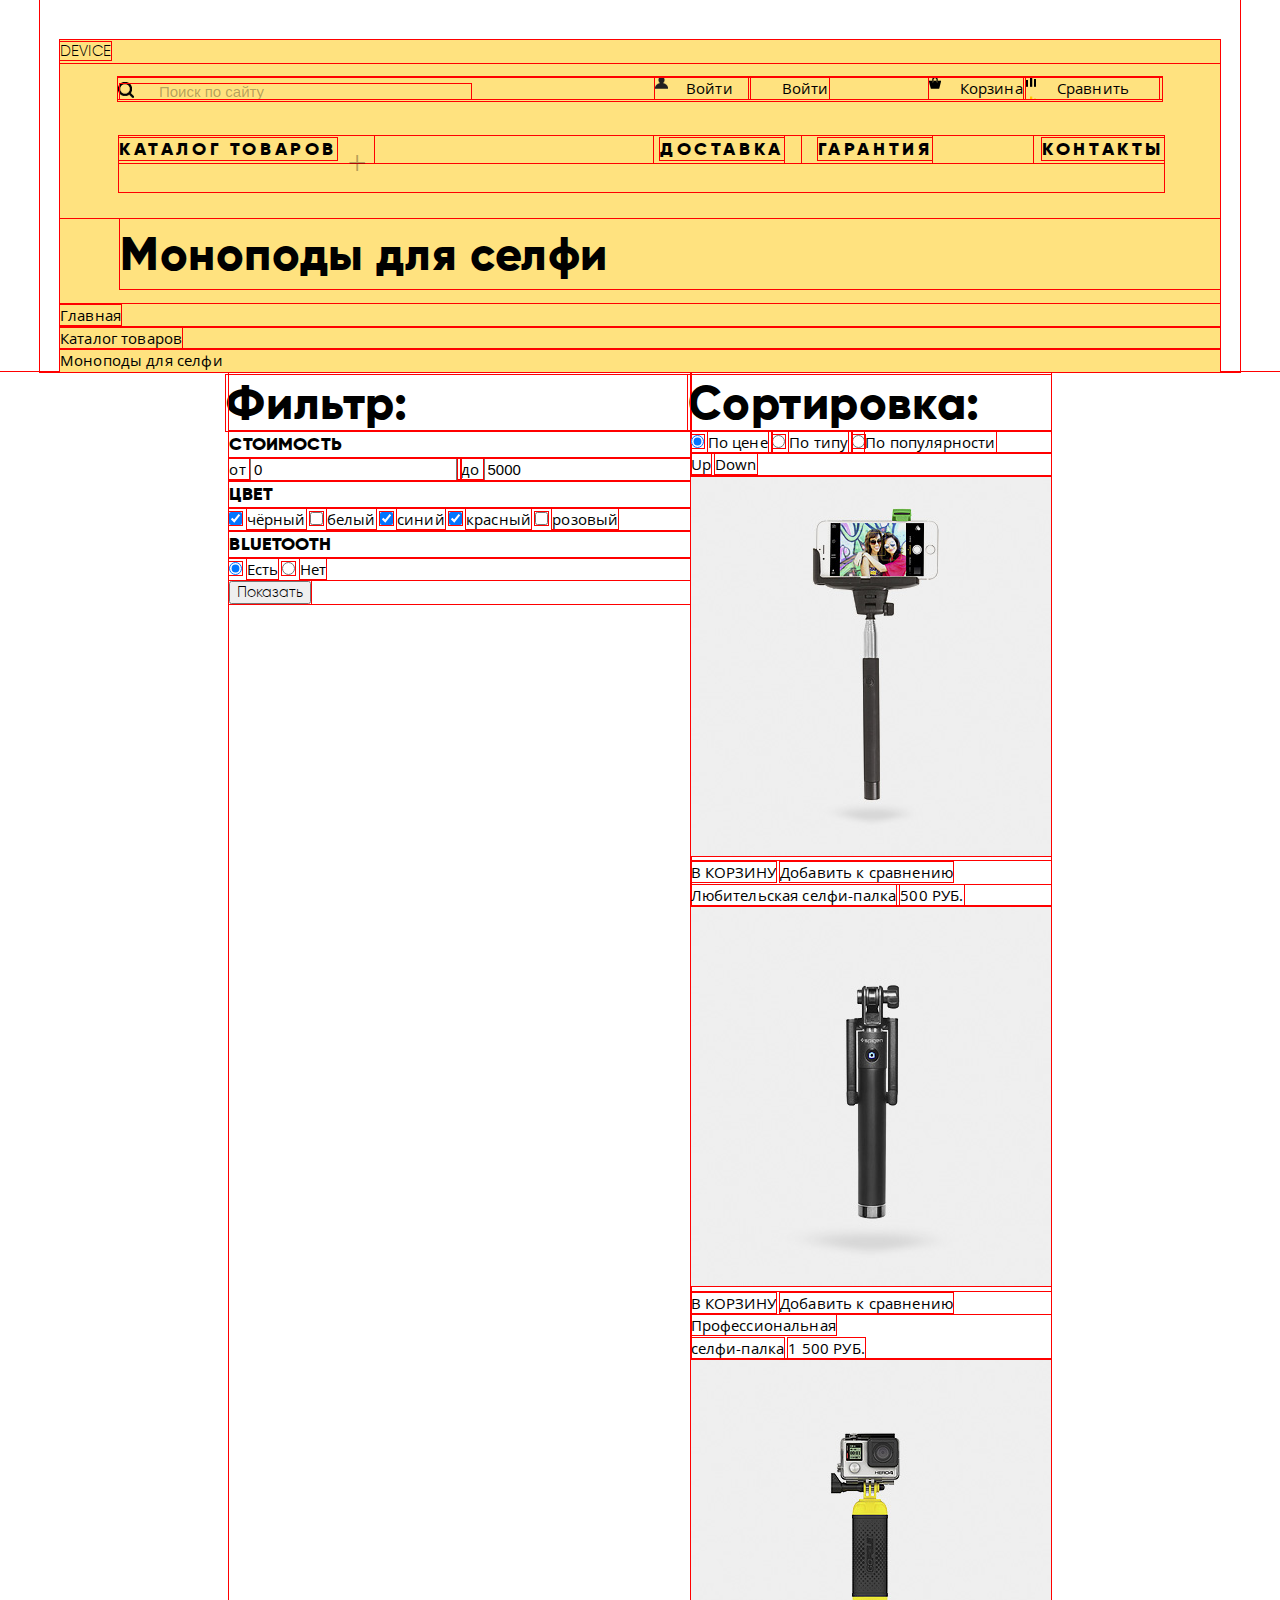
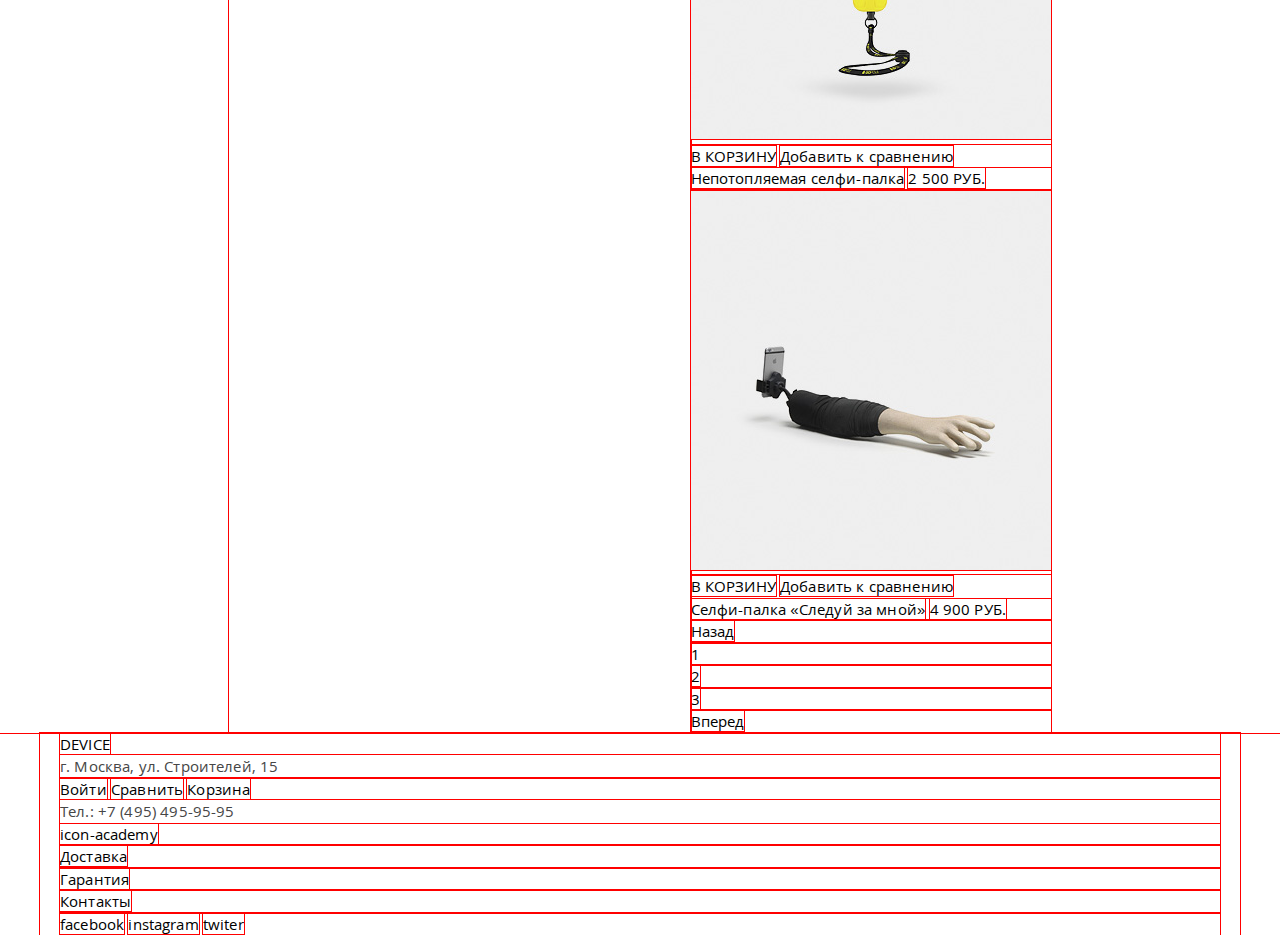
==== commit c4ccde68: "Мелкие недочеты." ====
--- a/catalog.html
+++ b/catalog.html
@@ -3,7 +3,7 @@
   <head>
     <meta charset="UTF-8">
     <link href="css/normalize.css" rel="stylesheet">
-    <link href="css/style1.css" rel="stylesheet">
+    <link href="css/style.css" rel="stylesheet">
     <title>HTML Academy: Девайс-Каталог</title>
   </head>
   <body>
@@ -79,7 +79,6 @@
               </div>
             </div>
 
-          </div>
         </header>
 
          <main class="catalog">
@@ -208,7 +207,7 @@
               <li><a href="#">3</a></li>
             </ul>
           </li>
-          <li class="pagination-moove" href="#"><a>Вперед</a></li>
+          <li class="pagination-moove"><a href="#">Вперед</a></li>
         </ul>
       </div>
     </div>
--- a/css/style.css
+++ b/css/style.css
@@ -0,0 +1,1754 @@
+@font-face {
+  font-family: "Open Sans";
+  src: local("Open Sans Light"), local("OpenSans-Light"), url("../fonts/opensanslight.woff") format('woff'),
+  url("../fonts/opensanslight.woff2") format('woff2');
+  font-weight: 300;
+  font-style: normal;
+}
+@font-face {
+  font-family: "Open Sans";
+  src: local("Open Sans"), local("OpenSans"), url("../fonts/opensans.woff") format('woff'),
+  url("../fonts/opensans.woff2") format('woff2');
+  font-weight: 400;
+  font-style: normal;
+}
+@font-face {
+  font-family: "Gilroy";
+  src: local("Gilroy Light"), local("Gilroy-Light"), url("../fonts/gilroylight.woff") format('woff'),
+  url("../fonts/gilroylight.woff2") format('woff2');
+  font-weight: 300;
+  font-style: normal;
+}
+@font-face {
+  font-family: "Gilroy";
+  src: local("Gilroy ExtraBold"), local("Gilroy-ExtraBold"), url("../fonts/gilroyextrabold.woff") format('woff'),
+  url("../fonts/gilroyextrabold.woff2") format('woff2');
+  font-weight: 800;
+  font-style: normal;
+}
+
+
+/* Глобальные к html */
+html {
+  box-sizing: border-box;
+}
+.clearfix::after {
+  content: '';
+  display: table;
+  clear: both;
+}
+.content-box-component {
+  box-sizing: content-box;
+}
+.visually-hidden {
+  display: none;
+}
+
+* {
+  outline: 1px solid red;
+}
+
+/* Разметка тегов */
+
+body {
+  display: flex;
+  justify-content: center;
+  flex-wrap: wrap;
+  min-width: 1200px;
+  background-color: #fff;
+  font-family: 'Open Sans', Arial, sans-serif;
+  font-size: 15px;
+  line-height: 1.5;
+  font-weight: 400;
+  letter-spacing: 0.01em;
+  color: #000;/*
+  overflow-x: hidden;*/
+ }
+a {
+  text-decoration: none;
+  color: #000;
+}
+h1 {
+  letter-spacing: 0.013em;
+  margin: 27px 0 15px 60px;
+}
+h1, h2 {
+  font-size: 47px;
+  font-weight: 800;
+}
+
+h3 {
+  font-size: 18px;
+  font-weight: 700;
+  text-transform: uppercase;
+}
+h6{
+  font-size: 18px;
+  font-weight: 700;
+}
+
+p {
+  font-weight: 400;
+  color: #464646;
+}
+
+strong{
+  text-transform: uppercase;
+}
+/* Оглашение тегов и класов для которых нужен шрифт Gilroy */
+.popular, .footer-services, .price-filter-label, .price-filter-input, td, .logo, .logo-footer, .main-nav,h1, h2, h3, h6, .btn{
+  font-family: Gilroy, Arial, sans-serif;
+}
+
+.main-header .container {
+  margin-top: 40px;
+  background-color: #ffe27f;
+}
+.main-header a:hover {
+  opacity: 0.6;
+}
+.main-header a:active {
+  opacity: 0.3;
+}
+
+.container {
+  width: 1160px;
+  margin: 0 20px;
+  position: relative;
+}
+.sliders-goods {
+  width: 1160px;
+  margin: 0 400px;
+  position: relative;
+}
+.main-header .container {
+  margin-top: 40px;
+  background-color: #ffe27f;
+}
+.services-slider, {
+  margin: 0 auto;
+  position: relative;
+  top: -100px;
+  padding-left: 2px;
+}
+.main-navigation input:focus {
+  color: rgba( 0, 0, 0, 1);
+  border-bottom: 2px solid black;
+  outline: none;
+}
+
+.client-menu {
+  position: relative;
+  margin-left: 5%;
+  margin-right: 5%;
+  margin-top: 14px;
+}
+.client-menu .search-btn {
+  visibility: hidden;
+  display: inline-block;
+  vertical-align: baseline;
+  position: absolute;
+  left: 355px;
+  bottom: 4px;
+  width: 80px;
+  height: 45px;
+  background-color: transparent;
+  background-image: none;
+  border: 2px solid black;
+  padding-left: 0;
+}
+.client-menu input:focus {
+  color: rgba( 0, 0, 0, 1);
+  border-bottom: 2px solid black;
+  outline: none;
+}
+.client-menu .search-btn:hover {
+  background-color: black;
+  color: white;
+}
+.client-menu .search-btn:active {
+  color: rgba(255, 255, 255, 0.5);
+  visibility: visible;
+}
+.search:focus ~ .search-btn {
+  visibility: visible;
+}
+.client-menu a {
+  display: inline-block;
+  vertical-align: baseline;
+  margin-right: 3px;
+  padding-left: 31px;
+  background-repeat: no-repeat;
+  background-position: 5px 8px;
+}
+.client-menu .login {
+  float: left;
+  margin-left: 182px;
+  padding-right: 15px;
+  max-width: 184px;
+  overflow: hidden;
+  text-overflow: clip;
+  background-image: url(../img/spritesheet.png);
+  background-position: -156px -195px;
+}
+.inner .logout {
+  padding-left: 4px;
+}
+.client-menu .compare {
+  float: right;
+  padding-right: 30px;
+  background-image: url(../img/spritesheet.png);
+  background-position: -156px -284px;
+}
+.client-menu .basket {
+  float: right;
+  background-image: url(../img/spritesheet.png);
+  background-position: -156px -231px;
+}
+
+.search {
+  float: left;
+  width: 355px;
+  font-size: 15px;
+  padding-left: 41px;
+  margin-top: 5px;
+  border: none;
+  background-color: #ffe27f;
+  background-image: url(../img/spritesheet.png);
+  background-repeat: no-repeat;
+  background-position: -136px -426px;
+  color: rgba( 0, 0, 0, 0.3);
+}
+.search::-webkit-input-placeholder {
+  color: rgba( 0, 0, 0, 0.3);
+}
+.search::-moz-placeholder {
+  color: rgba( 0, 0, 0, 0.3);
+}
+.search:-ms-input-placeholder {
+  color: rgba( 0, 0, 0, 0.3);
+}
+.search:hover::-webkit-input-placeholder {
+  color: rgba( 0, 0, 0, 0.6);
+}
+.search:hover::-moz-placeholder {
+  color: rgba( 0, 0, 0, 0.6);
+}
+.search:hover:-ms-input-placeholder {
+  color: rgba( 0, 0, 0, 0.6);
+}
+.search:focus::-webkit-input-placeholder {
+  color: rgba( 0, 0, 0, 1);
+}
+.search:focus::-moz-placeholder {
+  color: rgba( 0, 0, 0, 1);
+}
+.search:focus:-ms-input-placeholder {
+  color: rgba( 0, 0, 0, 1);
+}
+
+
+
+
+
+.main-nav {
+  margin-left: 59px;
+  margin-right: 56px;
+  margin-top: 35px;
+  padding-bottom: 29px;
+  font-family: 'Gilroy', Arial, sans-serif;
+  font-weight: 900;
+  font-size: 18px;
+  color: black;
+  text-transform: uppercase;
+  letter-spacing: 0.2em;
+}
+
+.level {
+  text-align: right;
+  padding-left: 0;
+}
+.level>li {
+  display: inline-block;
+  vertical-align: baseline;
+  width: 130px;
+}
+.level>li:first-child {
+  float: left;
+  width: 255px;
+  text-align: left;
+}
+.level>li:nth-child(3) {
+  margin-left: 10px;
+}
+.level>li:last-child {
+  margin-left: 93px;
+}
+
+.first-name:hover .menu-catalog {
+  display: inline-block;
+  vertical-align: baseline;
+}
+.menu-catalog:hover {
+  display: inline-block;
+  vertical-align: baseline;
+}
+.first-name:after {
+  content: '+';
+  position: absolute;
+  padding-left: 10px;
+  font-size: 38px;
+  font-weight: 300;
+  cursor: pointer;
+  color: rgba( 0, 0, 0, 0.3)
+}
+.first-name:hover:after {
+  color: rgba( 0, 0, 0, 0.2)
+}
+.first-name:active:after {
+  color: rgba( 0, 0, 0, 0.1)
+}
+.menu-catalog {
+  position: absolute;
+  display: none;
+  width: 1130px;
+  top: 130px;
+  left: 0px;
+  background-color: #ffe27f;
+  padding-top: 40px;
+  padding-left: 20px;
+  padding-bottom: 35px;
+  z-index: 10;
+  font-size: 15px;
+  font-weight: 300;
+  text-transform: none;
+  letter-spacing: 0.01em;
+}
+.menu-catalog ul {
+  display: inline-block;
+  list-style: none;
+  vertical-align: top;
+  margin-left: 40px;
+}
+.marker {
+  width: 100%;
+  height: 74px;
+}
+.marker hr {
+  width: 100px;
+  height: 7px;
+  margin-left: 600px;
+  margin-top: 39px;
+  border: none;
+  background-color: #ffffff;
+}
+
+main {
+  width: 100%;
+  display: flex;
+  flex-wrap: wrap;
+  justify-content: center;
+}
+main h2 {
+  font-family: 'Gilroy', Arial, sans-serif;
+  font-size: 47px;
+  line-height: 56px;
+  font-weight: 900;
+  margin: 0;
+  margin-left: -3px;
+  margin-top: 3px;
+  letter-spacing: 0.012em;
+}
+
+.slide-1 img {
+  padding-left: 90px;
+  margin-top: -111px;
+  position: relative;
+}
+.slide-img {
+  display: inline-block;
+  vertical-align: top;
+  float: left;
+  width: 600px;
+}
+.slide-2,
+.slide-3 {
+  display: none;
+}
+.slide-description {
+  display: inline-block;
+  vertical-align: top;
+  margin-top: -35px;
+  opacity: 0.999;
+}
+.slide-description p {
+  padding-top: 4px;
+  width: 485px;
+  margin-bottom: 1px;
+  letter-spacing: 0.01em;
+}
+.number {
+  position: absolute;
+  right: 55px;
+  top: -110px;
+  width: 175px;
+  font-family: 'Gilroy', Arial, sans-serif;
+  font-size: 180px;
+  font-weight: 900;
+  line-height: 150px;
+  color: #ffffff;
+}
+.slide-description .btn {
+  margin-left: 1px;
+}
+
+
+.slide-description table {
+  margin-left: -2px;
+  table-layout: fixed;
+  width: 460px;
+  text-align: left;
+}
+.slide-description td {
+  font-family: 'Gilroy', Arial, sans-serif;
+  font-size: 36px;
+  line-height: 58px;
+}
+.slide-description td:nth-child(2) {
+  width: 138px;
+}
+.slide-description th {
+  font-family: 'Open Sans', Arial, sans-serif;
+  font-size: 13px;
+  line-height: 16px;
+}
+.slider-buttons {
+  display: inline-block;
+  vertical-align: baseline;
+  position: absolute;
+  right: 0px;
+  margin-right: 72px;
+  margin-top: -160px;
+}
+.slider-buttons input {
+  display: none;
+}
+.slider-buttons label {
+  margin: 0 9px;
+  display: inline-block;
+  vertical-align: baseline;
+  width: 4px;
+  height: 4px;
+  border-radius: 50%;
+  border: 4px solid rgba(0, 0, 0, 0.3);
+  background-color: white;
+
+.slider-buttons label:hover {
+  border-color: rgba(0, 0, 0, 0.4);
+}
+.slider-buttons label:active {
+  border-color: rgba(0, 0, 0, 1);
+}
+.btn:before {
+  content: '';
+  position: absolute;
+  display: inline-block;
+  height: 6px;
+  top: 16px;
+  right: 1px;
+  left: 0;
+  z-index: -1;
+  background-color: #ffc600;
+  border-top: 1px solid #ffd43e;
+  border-bottom: 1px solid #ffd43e;
+}
+.btn:hover {
+  background-color: #ffc600;
+}
+.btn:active {
+  color: rgba(0, 0, 0, 0.3);
+}
+.btn:hover::before {
+  display: none;
+}
+.slide-description .btn {
+  margin-left: 1px;
+}
+
+.popular {
+  display: flex;
+  flex-wrap: wrap-reverse;
+  justify-content: space-between;
+  width: 1160px;
+  margin: 0 20px;
+  margin-top: 97px;
+  position: relative;
+}
+
+.popular a {
+  display: inline-block;
+  vertical-align: baseline;
+  width: 160px;
+}
+.popular a:nth-child(1) img {
+  margin-top: -1px;
+}
+.popular a:nth-child(2) img {
+  margin-left: 2px;
+}
+.popular a:nth-child(3) img {
+  margin-top: 2px;
+  margin-left: 9px;
+}
+.popular a:nth-child(4) img {
+  margin-top: 4px;
+  margin-left: 3px;
+}
+.popular a:nth-child(5) img {
+  margin-top: 2px;
+  margin-left: 6px;
+}
+.popular a:nth-child(6) img {
+  margin-top: 6px;
+  margin-left: -1px;
+}
+.popular-img {
+  display: flex;
+  justify-content: center;
+  align-items: center;
+  width: 160px;
+  height: 160px;
+  background-color: #ffe27f;
+  margin-bottom: 35px;
+}
+.popular-img:hover {
+  background-color: #ffc600;
+}
+.popular-img:active img {
+  opacity: 0.3;
+}
+.down-flex div {
+  align-items: flex-end;
+}
+.popular span {
+  display: inline-block;
+  font-family: 'Gilroy', Arial, sans-serif;
+  font-weight: 900;
+  font-size: 18px;
+  color: black;
+  line-height: 21px;
+  vertical-align: top;
+  letter-spacing: 0.020em;
+}
+.down-flex span {
+  width: 120px;
+}
+.services-slider {
+
+  width: 100%;
+  margin-top: 185px;
+  background-image: linear-gradient(to bottom, #e6e6e6 90%, #fff 90%);
+  margin-bottom: -31px;
+}
+
+.services-slider .container{
+  width: 1160px;
+  margin: 0 auto;
+  position: relative;
+  top: -100px;
+  padding-left: 2px;
+}
+.services-slider input {
+  display: none;
+}
+.services-slider .slides {
+  display: inline-block;
+  vertical-align: top;
+  border-right: 7px solid #000;
+  min-width: 277px;
+  padding-top: 80px;
+  padding-bottom: 47px;
+  margin-left: -1px;
+}
+.services-slider label {
+  display: block;
+  margin-bottom: 24px;
+  font-family: 'Gilroy', Arial, sans-serif;
+  font-weight: 900;
+  font-size: 18px;
+  color: black;
+  text-transform: uppercase;
+  letter-spacing: 0.2em;
+}
+.services-slider span {
+  display: inline-block;
+  vertical-align: baseline;
+  position: relative;
+  min-width: 150px;
+  padding-left: 11px;
+  text-align: center;
+  line-height: 40px;
+  cursor: pointer;
+  z-index: 0;
+}
+.services-slider span::before {
+  content: '';
+  position: absolute;
+  height: 8px;
+  left: 0;
+  right: 0;
+  top: 16px;
+  background-color: #ffc600;
+  z-index: -1;
+}
+.services-slider span:hover {
+  background-color: #ffc600;
+}
+.services-slider span:active {
+  background-color: #000;
+}
+.services-slider span:active::before {
+  content: none;
+}
+.service-item {
+    display: inline-block;
+    vertical-align: baseline;
+    max-width: 472px;
+    padding-top: 66px;
+    padding-right: 220px;
+    margin-left: 113px;
+    letter-spacing: 0.019em;
+}
+.delivery:after {
+    content: '';
+    position: absolute;
+    top: 85px;
+    right: 67px;
+    width: 136px;
+    height: 164px;
+    background-position: -0px -383px;
+    background-image: url(../img/spritesheet.png);
+    background-repeat: no-repeat;
+}
+.warranty:after {
+    content: '';
+    position: absolute;
+    top: 85px;
+    right: 67px;
+    width: 171px;
+    height: 195px;
+    background-position: -0px -0px;
+    background-image: url(../img/spritesheet.png);
+    background-repeat: no-repeat;
+}
+.credit:after {
+    content: '';
+    position: absolute;
+    top: 85px;
+    right: 67px;
+    width: 156px;
+    height: 188px;
+    background-position: -0px -195px;
+    background-image: url(../img/spritesheet.png);
+    background-repeat: no-repeat;
+}
+
+.service-item h2 {
+    padding-bottom: 13px;
+    padding-left: 4px;
+    letter-spacing: 0.02em;
+}
+.warranty,
+.credit {
+    display: none;
+}
+.logotype-popular {
+  width: 1160px;
+  display: flex;
+  justify-content: space-between;
+  margin: 50px 0;
+  height: 100px;
+}
+.logo-1 {
+  background: url(../img/logo-1.jpg);
+  width: 260px;
+  height: 100px;
+}
+.logo-1:hover {
+  background: url(../img/logo-1_hover.jpg);
+}
+
+.logo-2 {
+  background: url(../img/logo-2.jpg);
+  width: 260px;
+}
+.logo-2:hover {
+  background: url(../img/logo-2_hover.jpg);
+}
+
+.logo-3 {
+  width: 260px;
+  background: url(../img/logo-3.jpg);
+}
+.logo-3:hover {
+  background: url(../img/logo-3_hover.jpg);
+}
+
+.logo-4 {
+  width: 260px;
+  background: url(../img/logo-4.jpg);
+}
+.logo-4:hover {
+  background: url(../img/logo-4_hover.jpg);
+}
+
+.contact-info {
+  width: 1160px;
+  margin: 0 20px;
+  position: relative;
+}
+.about-us {
+  display: inline-block;
+  vertical-align: baseline;
+  width: 41%;
+  padding-right: 118px;
+  padding-top: 4px;
+  padding-left: 0px;
+}
+.about-us:before,
+.contacts:before {
+  content: '';
+  display: inline-block;
+  vertical-align: baseline;
+  width: 80px;
+  height: 7px;
+  background-color: #000000;
+}
+.about-us h2,
+.contacts h2 {
+  margin-top: 32px;
+  margin-bottom: 39px;
+}
+.about-us p {
+  margin-top: 30px;
+  letter-spacing: 0.00em;
+}
+.about-us ul {
+  padding: 0;
+  margin-top: 66px;
+  font-family: 'Gilroy', Arial, sans-serif;
+  font-size: 16px;
+  font-weight: 900;
+}
+.about-us li {
+  position: relative;
+  line-height: 40px;
+  list-style: none;
+  padding-left: 36px;
+}
+.about-us li:after {
+  content: '';
+  position: absolute;
+  width: 10px;
+  height: 10px;
+  top: 15px;
+  left: 0px;
+  background-position: -156px -274px;
+  background-image: url(../img/spritesheet.png);
+  background-repeat: no-repeat;
+}
+
+.about-us .btn {
+  margin-top: 38px;
+  padding-left: 22px;
+  padding-right: 22px;
+}
+.contacts {
+  padding-top: 4px;
+  padding-left: 3px;
+  padding-bottom: 40px;
+  display: inline-block;
+  width: 559px;
+  vertical-align: top;
+}
+.contacts .contacts-map {
+  display: inline-block;
+  vertical-align: baseline;
+  margin-top: 24px;
+  margin-right: -1px;
+  margin-bottom: 20px;
+}
+.contacts .btn {
+  margin-top: 40px;
+  padding-left: 39px;
+  padding-right: 39px;
+}
+.popup {
+  display: none;
+  position: fixed;
+  width: 960px;
+  height: 559px;
+  z-index: 20;
+  top: 15%;
+  left: 50%;
+  margin-left: -480px;
+  box-shadow: 0 10px 20px 5px rgba(0, 0, 0, 0.5);
+}
+
+.contacts-map-show, .write-to-us-show {
+  display: block;
+  animation: cartoon 1.5s;
+}
+
+.modal-error {
+animation: shake 0.6s;
+}
+
+
+.write-to-us {
+  background-color: white;
+  width: 760px;
+  height: 359px;
+  padding: 100px;
+  text-align: left;
+  font-size: 0;
+}
+.write-to-us label {
+  width: 360px;
+  display: inline-block;
+  vertical-align: baseline;
+  font-family: 'Gilroy', Arial, sans-serif;
+  font-size: 18px;
+  font-weight: 900;
+}
+.write-to-us label:first-child {
+  margin-right: 40px;
+}
+.write-to-us p {
+  margin-top: 40px;
+  font-family: 'Gilroy', Arial, sans-serif;
+  font-size: 18px;
+  font-weight: 900;
+}
+.write-to-us input,
+.write-to-us textarea {
+  padding-left: 20px;
+  font-family: 'Open Sans', Arial, sans-serif;
+  font-size: 14px;
+  font-weight: 500;
+  line-height: 50px;
+  background-color: #f3f3f3;
+  color: black;
+  border: none;
+  overflow: hidden;
+}
+.write-to-us input:hover,
+.write-to-us textarea:hover {
+  background-color: #ebebeb;
+}
+.write-to-us input:focus,
+.write-to-us textarea:focus {
+  background-color: #fff;
+  outline-color: #e5e5e5;
+}
+
+.input-error{
+background-color: #e5e5e5;
+}
+
+.write-to-us input {
+  width: 340px;
+}
+.write-to-us textarea {
+  display: block;
+  width: 740px;
+  height: 155px;
+  color: rgba(0, 0, 0, 0.4);
+}
+.write-to-us .btn {
+  z-index: 1;
+}
+.big-map iframe {
+  background-color: #ebebeb;
+  background-image: url(../img/map-big.png);
+  background-size: contain;
+}
+.btn-close {
+  position: absolute;
+  display: block;
+  width: 55px;
+  height: 55px;
+  top: 22px;
+  right: 22px;
+  border-radius: 50%;
+  background-color: #ffc600;
+  border: 1px solid #ffc600;
+  opacity: 0.5;
+  font-size: 0;
+}
+.btn-close:before,
+.btn-close:after {
+  content: '';
+  position: absolute;
+  width: 34px;
+  height: 3px;
+  left: 10px;
+  top: 25px;
+  background-color: white;
+}
+.btn-close:before {
+  transform: rotate(45deg)
+}
+.btn-close:after {
+  transform: rotate(-45deg)
+}
+.btn-close:hover {
+  opacity: 1;
+}
+.btn-close:active::before,
+.btn-close:active::after {
+  opacity: 0.4;
+}
+
+
+
+
+
+.logo {
+  position: relative;
+  top: -15px;
+  margin-left: 56px;
+  letter-spacing: 0.01em;
+  font-family: 'Gilroy', Arial, sans-serif;
+  font-weight: 900;
+  font-size: 48px;
+  color: black;
+}
+.inner .logo {
+  top: -13px;
+  margin-left: 59px;
+}
+.footer-logo {
+  position: relative;
+  float: left;
+  text-align: left;
+}
+.footer-logo:after {
+  content: '';
+  position: absolute;
+  top: 168px;
+  width: 80px;
+  height: 7px;
+  background-color: #ffe27f;
+}
+.footer-logo a {
+  display: inline-block;
+  vertical-align: baseline;
+  margin-top: 0px;
+  margin-left: -1px;
+  font-family: 'Gilroy', Arial, sans-serif;
+  font-weight: 900;
+  font-size: 48px;
+  color: #ffe27f;
+  opacity: 1;
+}
+.inner .footer-logo a {
+  margin-top: -5px;
+  margin-left: -3px;
+}
+.footer-logo a:hover {
+  color: rgba( 255, 198, 0, 1);
+}
+.footer-logo a:active {
+  color: rgba( 255, 198, 0, 0.3);
+}
+.address {
+  margin-top: 21px;
+  margin-bottom: 30px;
+}
+.inner .address {
+  margin-top: 26px;
+  margin-left: -1px;
+}
+.main-footer .footer-login {
+  float: right;
+  margin-top: -6px;
+  margin-right: -1px;
+  text-align: right;
+  opacity: 1;
+}
+.main-footer .icon-academy {
+  display: inline-block;
+  vertical-align: baseline;
+  position: relative;
+  width: 20px;
+  height: 40px;
+  top: 24px;
+  left: 16px;
+  background-image: url(../img/spritesheet.png);
+  background-position: -136px -383px;
+  background-repeat: no-repeat;
+  font-size: 0;
+  opacity: 1;
+}
+.inner .icon-academy {
+  left: 17px;
+}
+.icon-academy:hover {
+  background-image: url(../img/spritesheet.png);
+  background-position: -136px -383px;
+}
+.footer-login a {
+  padding-left: 29px;
+  margin-left: 32px;
+  color: #ffffff;
+  background-repeat: no-repeat;
+  background-position: 5px center;
+}
+.footer-login a:nth-child(1) {
+  margin-left: 0px;
+  background-image: url(../img/spritesheet.png);
+  background-position: -156px -207px;
+}
+.footer-login a:nth-child(1):hover {
+  background-image: url(../img/spritesheet.png);
+  background-position: -156px -207px;
+}
+.footer-login a:nth-child(2) {
+  background-image: url(../img/spritesheet.png);
+  background-position: -156px -294px;
+}
+.footer-login a:nth-child(2):hover {
+  background-image: url(../img/spritesheet.png);
+  background-position: -156px -294px;
+}
+.footer-login a:nth-child(3) {
+  background-image: url(../img/spritesheet.png);
+  background-position: -156px -243px;
+}
+.footer-login a:nth-child(3):hover {
+  background-image: url(../img/spritesheet.png);
+  background-position: -156px -243px;
+}
+
+.menu-centre a:active {
+  opacity: 0.3;
+}
+.footer-social {
+  margin: 52px 0;
+  padding-left: 17px;
+}
+.footer-social a {
+  display: inline-block;
+  vertical-align: baseline;
+  width: 40px;
+  height: 40px;
+  margin-left: 11px;
+  background-repeat: no-repeat;
+  background-image: url(../img/spritesheet.png);
+  background-position: -0px -547px;
+
+  font-size: 0;
+  opacity: 0.3;
+}
+.footer-social a:hover {
+  opacity: 0.6;
+}
+.footer-social a:active {
+  opacity: 0.1;
+}
+.footer-social .social-btn-inst {
+  background-image: url(../img/spritesheet.png);
+  background-position: -39px -547px
+}
+.footer-social .social-btn-twit {
+  background-image: url(../img/spritesheet.png);
+  background-position: -78px -547px;
+}
+
+.form {
+    display: inline-block;
+    width: 201px;
+    text-align: left;
+    padding-right: 68px;
+    padding-top: 42px;
+}
+.form h3 {
+    margin-top: 26px;
+    margin-bottom: 0;
+    padding: 10px 0;
+    border-top: 2px solid #000000;
+    font-family: 'Gilroy', Arial, sans-serif;
+    font-size: 18px;
+    line-height: 26px;
+    font-weight: 900;
+}
+.form .btn {
+  margin-left: -1px;
+  padding-left: 41px;
+  padding-right: 40px;
+}
+.sorting form {
+  display: inline-block;
+  vertical-align: baseline;
+}
+
+
+/* FOOTER!!! */
+
+.main-footer {
+  width: 100%;
+  background-color: #464646;
+}
+.main-footer a {
+  color: #fff;
+  opacity: 0.6;
+}
+.main-footer a:hover {
+  opacity: 1;
+}
+.main-footer a:active {
+  opacity: 0.3;
+}
+.main-footer .container {
+  margin-left: auto;
+  margin-right: auto;
+  text-align: center;
+  padding-top: 69px;
+  color: #fff;
+}
+.logo-footer {
+  position: relative;
+  float: left;
+  text-align: left;
+}
+.logo-footer:after {
+  content: '';
+  position: absolute;
+  top: 168px;
+  width: 80px;
+  height: 7px;
+  background-color: #ffe27f;
+}
+.logo-footer a {
+  display: inline-block;
+  vertical-align: baseline;
+  margin-top: 0px;
+  margin-left: -1px;
+  font-family: 'Gilroy', Arial, sans-serif;
+  font-weight: 900;
+  font-size: 48px;
+  color: #ffe27f;
+  opacity: 1;
+}
+
+.logo-footer a:hover {
+  opacity: 0.6;
+}
+.logo-footer a:active {
+  opacity: 0.3;
+}
+.address {
+  margin-top: 21px;
+  margin-bottom: 30px;
+}
+
+.main-footer .footer-login {
+  float: right;
+  margin-top: -6px;
+  margin-right: -1px;
+  text-align: right;
+  opacity: 1;
+}
+
+.phone {
+  text-align: right;
+  margin-top: 37px;
+  margin-bottom: 30px;
+}
+.footer-menu {
+  display: inline-block;
+  vertical-align: baseline;
+  max-width: 530px;
+  margin-top: 49px;
+  margin-left: 99px;
+  padding-bottom: 10px;
+}
+.inner .footer-menu {
+  margin-left: 102px;
+}
+.footer-menu li {
+  display: inline-block;
+  vertical-align: baseline;
+  margin: 0 10px;
+}
+.footer-menu li:nth-child(2) {
+  margin-left: 30px;
+  margin-right: 40px;
+}
+.menu-centre a {
+  color: #ffffff;
+  font-family: 'Gilroy', Arial, sans-serif;
+  font-weight: 900;
+  font-size: 18px;
+  text-transform: uppercase;
+  letter-spacing: 0.2em;
+  opacity: 1;
+}
+.menu-centre a:hover {
+  opacity: 0.6;
+}
+.menu-centre a:active {
+  opacity: 0.3;
+}
+.footer-social {
+  margin: 52px 0;
+  padding-left: 17px;
+}
+.footer-social a {
+  display: inline-block;
+  vertical-align: baseline;
+  width: 40px;
+  height: 40px;
+  margin-left: 11px;
+  background-repeat: no-repeat;
+  background-image: url(../img/spritesheet.png);
+  background-position: -5px -561px;
+
+  font-size: 0;
+  opacity: 0.3;
+}
+.footer-social a:hover {
+  opacity: 0.6;
+}
+.footer-social a:active {
+  opacity: 0.1;
+}
+.footer-social .social-btn-inst {
+  background-image: url(../img/spritesheet.png);
+  background-position: -5px -697px;
+}
+.footer-social .social-btn-twit {
+  background-image: url(../img/spritesheet.png);
+  background-position: -5px -825px;
+}
+    /* END FOOTER!!! */
+    /* Навигация по стр (бредкрамбс и пагинация) */
+.breadcrumbs-start {
+    padding-left: 60px;
+    padding-top: 33px;
+    background-color: #ffffff;
+    letter-spacing: 0.04em;
+}
+.breadcrumbs {
+  font-size: 13px;
+  letter-spacing: 0.019em;
+  display: flex;
+  justify-content: space-between;
+  margin-bottom: 50px;
+  margin-left: 61px;
+  width: 383px;
+  color: #000;
+  opacity: 0.3;
+}
+.breadcrumbs li:hover {
+  opacity: 0.6;
+}
+.breadcrumbs li:active {
+  opacity: 0.1;
+}
+.pagination {
+  float: right;
+  display: flex;
+  justify-content: space-between;
+  /*padding: 25px 25px 25px 30px;*/
+  background-color: #ebebeb;
+  width: 758px;
+  font-family: Gilroy, Arial, sans-serif;
+  text-transform: uppercase;
+  letter-spacing: 0.25em;
+  font-weight: 800;
+}
+.pagination-moove{
+  padding: 25px;
+}
+.pagination-moove:hover {
+  background-color: #d9d9d9;
+}
+.pagination-moove:active a{
+  color: #acacac;
+}
+.pagination-pages {
+  padding: 25px;
+  display: flex;
+  justify-content: space-between;
+  width: 100px;
+}
+.pagination-pages a{
+  color: #acacac;
+}
+.pagination-active {
+  color: #000;
+}
+      /* Конец навигации по стр (бредкрамбс и пагинация) */
+
+
+.inner h1 {
+  font-family: 'Gilroy', Arial, sans-serif;
+  font-size: 47px;
+  line-height: 56px;
+  font-weight: 900;
+  margin: 0;
+}
+
+.inner-container {
+  flex-grow: 1;
+  margin-bottom: -5px;
+  padding-left: 20px;
+  background-image: linear-gradient(to bottom, #dbdbdb 70px, #f0f0f0 70px);
+  text-align: right;
+}
+.inner-container:last-child {
+  padding-left: 0;
+  padding-right: 20px;
+  background-image: linear-gradient(to bottom, #ebebeb 70px, #ffffff 70px);
+  text-align: left;
+}
+aside.filters {
+  width: 326px;
+  display: inline-block;
+  vertical-align: top;
+
+}
+.filters h2 {
+    display: inline-block;
+    text-align: right;
+    padding-right: 180px;
+    padding-top: 7px;
+    padding-bottom: 7px;
+    font-family: 'Gilroy', Arial, sans-serif;
+    font-weight: 900;
+    font-size: 16px;
+    text-transform: uppercase;
+    letter-spacing: 0.2em;
+}
+.filters .btn {
+  margin-top: 27px;
+}
+.form {
+  display: inline-block;
+  width: 201px;
+  text-align: left;
+  padding-right: 68px;
+  padding-top: 42px;
+}
+.form h3 {
+  margin-top: 26px;
+  margin-bottom: 0;
+  padding: 10px 0;
+  border-top: 2px solid #000000;
+  font-family: 'Gilroy', Arial, sans-serif;
+  font-size: 18px;
+  line-height: 26px;
+  font-weight: 900;
+}
+/*  Start Range filter  */
+
+.range-filter {
+  width: 100%;
+}
+.range-controls {
+  position: relative;
+  height: 23px;
+  padding-top: 23px;
+  padding-right: 0px;
+  padding-left: 10px;
+}
+.range-controls .scale {
+  height: 2px;
+  background: #dcdcdc;
+}
+.range-controls .bar {
+  width: 55%;
+  height: 2px;
+  background: #72ca00;
+}
+.range-controls .toggle {
+  position: absolute;
+  top: 17px;
+  left: 0px;
+  width: 9px;
+  height: 9px;
+  cursor: pointer;
+  border: 3px solid #000;
+  border-radius: 50%;
+  background: #ffffff;
+}
+.range-controls .toggle:active {
+  background-color: #63b000;
+  border: 3px solid #fff;
+  box-shadow: 0 2px 5px 1px #000;
+}
+.range-controls .toggle-min {
+  left: -2px;
+}
+.range-controls .toggle-max {
+  left: 110px;
+}
+.price-controls {
+  font-size: 0;
+  margin-top: -15px;
+}
+.price-controls label {
+  font-size: 14px;
+  display: inline-block;
+  vertical-align: baseline;
+  width: 44%;
+  opacity: 0.2;
+}
+.price-controls input {
+  font-family: 'Gilroy', Arial, sans-serif;
+  font-size: 14px;
+  width: 33px;
+  color: #283136;
+  border: none;
+  background: #f1f1f1;
+}
+/*  End Range filter  */
+
+.color,
+.bluetooth {
+  position: relative;
+  padding-top: 4px;
+  padding-bottom: 7px;
+  text-transform: capitalize;
+}
+.color label,
+.bluetooth label {
+  display: block;
+  padding-top: 6px;
+  padding-bottom: 4px;
+  padding-left: 39px;
+}
+.color label:before {
+  content: '';
+  position: absolute;
+  width: 23px;
+  height: 23px;
+  left: -1px;
+  margin-top: 4px;
+  background-color: #dcdcdc;
+  border: 1px solid transparent;
+  border-radius: 10%;
+}
+.color label:hover::before {
+  background-color: #cfcfcf;
+}
+.color label:active::before {
+  background-color: #c5c5c5;
+}
+.color input,
+.bluetooth input {
+  display: none;
+}
+.color input:checked + label:after {
+  content: '';
+  background-image: url(../img/spritesheet.png);
+  background-repeat: no-repeat;
+  background-position: -5px -808px;
+  position: absolute;
+  width: 12px;
+  height: 7px;
+  left: 7px;
+  margin-top: 12px;
+}
+.bluetooth input {
+  width: 20px;
+  height: 20px;
+  margin-right: 14px;
+}
+.bluetooth label {
+  padding-left: 39px;
+}
+.bluetooth label:before {
+  content: '';
+  position: absolute;
+  width: 19px;
+  height: 19px;
+  left: -1px;
+  margin-top: 4px;
+  border: 2px solid #c7c7c7;
+  border-radius: 50%;
+}
+.bluetooth label:hover::before {
+  border-color: #bdbdbd;
+}
+.bluetooth label:active::before {
+  border-color: #aeaeae;
+}
+.bluetooth input:checked + label:after {
+  content: '';
+  position: absolute;
+  width: 5px;
+  height: 5px;
+  left: 6px;
+  margin-top: 11px;
+  border: 2px solid black;
+  border-radius: 50%;
+}
+.form .btn {
+  margin-left: -1px;
+  padding-left: 41px;
+  padding-right: 40px;
+}
+.catalog-item {
+  width: 833px;
+  display: flex;
+  align-self: flex-start;
+  flex-wrap: wrap;
+  margin-right: auto;
+}
+.filters .btn {
+  margin-top: 27px;
+}
+.sorting {
+  width: 100%;
+  display: inline-block;
+  vertical-align: baseline;
+  margin-right: auto;
+  align-self: flex-start;
+}
+.sorting h2 {
+  display: inline-block;
+  vertical-align: baseline;
+  padding-left: 73px;
+  padding-right: 46px;
+  padding-top: 7px;
+  padding-bottom: 7px;
+  font-family: 'Gilroy', Arial, sans-serif;
+  font-weight: 900;
+  font-size: 16px;
+  text-transform: uppercase;
+  letter-spacing: 0.225em;
+}
+.sorting form {
+  display: inline-block;
+  vertical-align: baseline;
+}
+.sorting label {
+  margin-right: 23px;
+  cursor: pointer;
+  letter-spacing: 0;
+  font-family: 'Open Sans', Arial, sans-serif;
+  color: rgba(0, 0, 0, 0.3);
+}
+.sorting label:hover {
+  color: rgba(0, 0, 0, 0.6);
+}
+.sorting label:active {
+  color: rgba(0, 0, 0, 1);
+}
+.sorting input {
+  display: none;
+}
+.sorting input:checked + span {
+  color: rgba(0, 0, 0, 1);
+}
+.sorting .keys-updown {
+  display: inline-block;
+  vertical-align: top;
+  margin-top: 30px;
+  margin-left: 164px;
+  font-size: 0;
+}
+.keys-updown a {
+  display: inline-block;
+  vertical-align: baseline;
+  width: 18px;
+  height: 10px;
+  margin-left: 22px;
+  background-image: url(../img/spritesheet.png);
+  background-position: -5px -24px;
+  background-repeat: no-repeat;
+  font-size: 0;
+  opacity: 0.2;
+}
+.keys-updown a:hover {
+opacity: 0.4;
+}
+.keys-updown a:active {
+opacity: 1;
+}
+
+.keys-updown a:last-child {
+  background-image: url(../img/spritesheet.png);
+  background-position: -5px -5px;
+}
+.items {
+  padding-top: 58px;
+  padding-left: 37px;
+  vertical-align: top;
+}
+.item {
+  position: relative;
+  display: inline-block;
+  vertical-align: top;
+  margin-left: 36px;
+  margin-bottom: 40px;
+  margin-top: 10px;
+  font-size: 0;
+}
+.item:hover .item-hover {
+  display: block;
+}
+
+.new:before{
+content: 'NEW';
+display: block;
+position: absolute;
+right: 27px;
+top: 29px;
+width: 56px;
+height: 42px;
+border: 2px solid rgba(0,0,0,0.1);
+border-radius: 50%;
+
+padding-top: 14px;
+text-align: center;
+color: rgba(0,0,0,0.2);
+font-family: 'Gilroy', Arial, sans-serif;
+font-weight: 900;
+font-size: 14px;
+text-transform: uppercase;
+}
+
+.item .item-hover {
+  display: none;
+  position: absolute;
+  width: 360px;
+  height: 380px;
+  top: 0;
+  left: 0;
+  line-height: 380px;
+  text-align: center;
+  background-color: rgba(239, 239, 239, 0.7);
+}
+.item-hover .to-basket {
+  display: inline-block;
+  vertical-align: baseline;
+  position: absolute;
+  text-align: center;
+  top: 170px;
+  left: 80px;
+  width: 200px;
+  height: 40px;
+  background-image: linear-gradient(to bottom, rgba(255, 255, 255, 0) 16px, #ffc600 16px, #ffc600 24px, rgba(255, 255, 255, 0) 24px);
+  color: black;
+  font-family: 'Gilroy', Arial, sans-serif;
+  font-weight: 900;
+  font-size: 18px;
+  letter-spacing: 0.2em;
+  line-height: 40px;
+}
+.item-hover .to-basket:hover {
+  background-color: #ffc600;
+}
+.item-hover .to-basket:active {
+  color: rgba( 0, 0, 0, 0.3);
+}
+.item .to-compare {
+  display: inline-block;
+  vertical-align: baseline;
+  position: absolute;
+  top: 220px;
+  left: 110px;
+  line-height: 20px;
+  color: rgba( 0, 0, 0, 0.5);
+  font-size: 13px;
+}
+.item .to-compare:hover {
+  color: rgba( 0, 0, 0, 1);
+}
+.item .to-compare:active {
+  color: rgba( 0, 0, 0, 0.2);
+}
+.item img {
+  display: block;
+  padding-bottom: 34px;
+}
+.item > a {
+  display: inline-block;
+  vertical-align: top;
+  width: 270px;
+  font-family: 'Gilroy', Arial, sans-serif;
+  font-weight: 900;
+  font-size: 18px;
+  line-height: 21px;
+  letter-spacing: 0.015em;
+}
+.item span {
+  float: right;
+  margin-top: -4px;
+  margin-right: -1px;
+  font-size: 16px;
+  text-transform: lowercase;
+  letter-spacing: 0.02em;
+}
+.catalog-control {
+  display: inline-block;
+  vertical-align: baseline;
+  align-self: flex-end;
+  width: 760px;
+  margin-left: 72px;
+  margin-bottom: 78px;
+  margin-top: -1px;
+  line-height: 70px;
+  text-align: center;
+  background-color: #ebebeb;
+  font-family: 'Gilroy', Arial, sans-serif;
+  font-weight: 900;
+  font-size: 16px;
+  text-transform: uppercase;
+  letter-spacing: 0.2em;
+}
+.catalog-control a {
+  display: inline-block;
+  vertical-align: baseline;
+}
+.catalog-control>a:first-child {
+  float: left;
+}
+.catalog-control>a:last-child {
+  float: right;
+  margin-right: -3px;
+}
+.catalog-control>a {
+  padding: 0 30px;
+}
+.catalog-control>a:hover {
+  background-color: #d9d9d9;
+}
+.catalog-control>a:active {
+  color: rgba(0, 0, 0, 0.3);
+}
+.catalog-control ul {
+  display: inline-block;
+  vertical-align: baseline;
+  padding-left: 0;
+  margin: 0;
+}
+.catalog-control li {
+  display: inline-block;
+  vertical-align: baseline;
+  padding-left: 10px;
+  padding-right: 7px;
+}
+.catalog-control .no {
+  color: rgba(0, 0, 0, 0.3);
+}
+.pages a:hover {
+  color: rgba(0, 0, 0, 0.6);
+}
+.pages a:active {
+  color: rgba(0, 0, 0, 1);
+}
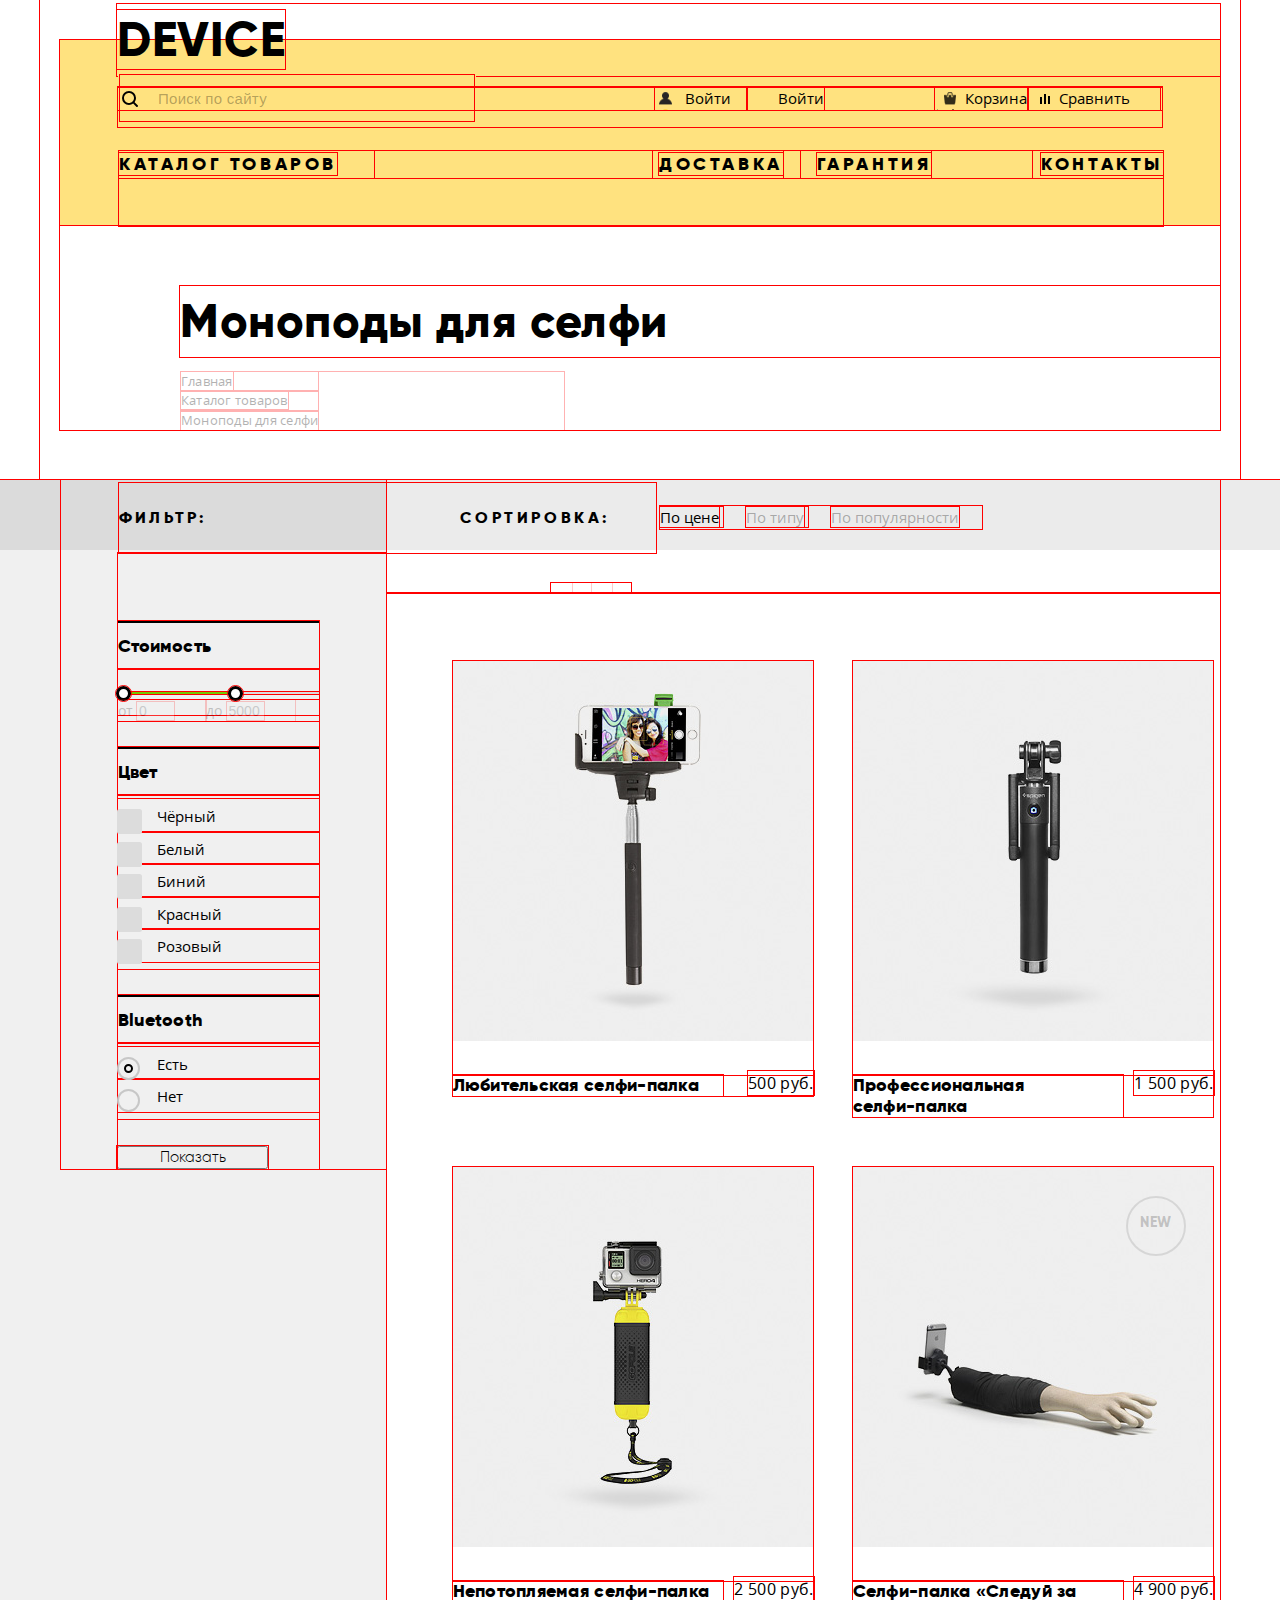
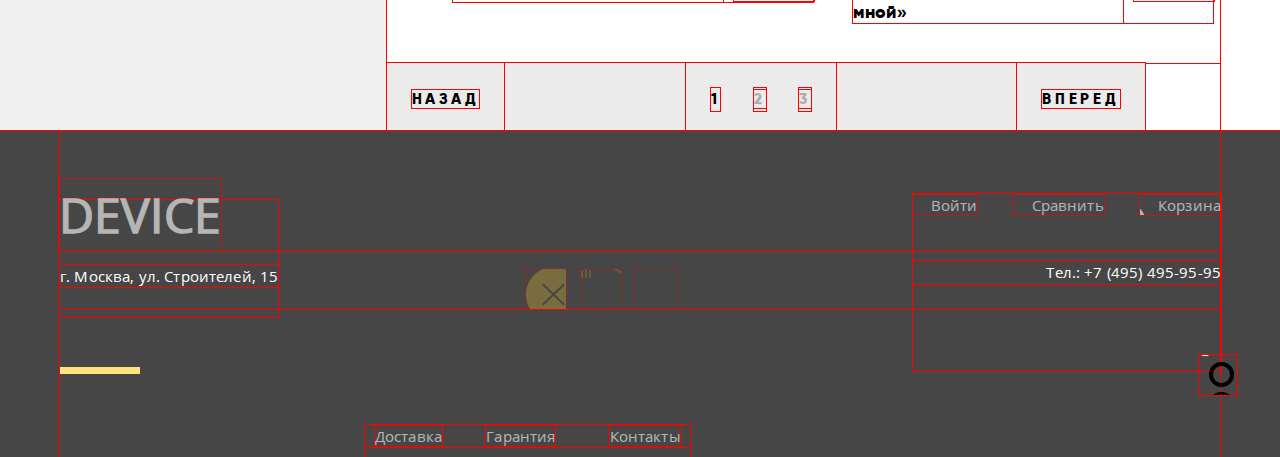
==== commit 4b4ac005: "Хедер в ПП" ====
--- a/catalog.html
+++ b/catalog.html
@@ -8,276 +8,237 @@
   </head>
   <body>
       <header class="main-header">
-          <div class="container">
-            <div class="logo">
-                <a href="index.html">DEVICE</a>
-            </div>
-          <div class="client-menu clearfix">
-            <form class="search-form" action="https://echo.htmlacademy.ru" method="get">
-              <input class="search" type="search" placeholder="Поиск по сайту">
-              <button class="search-btn" type="submit" >Найти</button>
-            </form>
-            <div class="for-client">
-                <a class="login" href="#">Войти</a>
-              <a class="logout" href="#">Войти</a>
-              <a class="compare" href="#" title="Рассмотрите детально преимущества">Сравнить</a>
-              <a class="basket" href="#" title="Оформить заказ">Корзина</a>
-            </div>
-          </div>
+        <div class="container">
+          <div class="logo">
+              <a href="index.html">DEVICE</a>
+          </div>
+        <div class="client-menu clearfix">
+          <form class="search-form" action="https://echo.htmlacademy.ru" method="get">
+            <input class="search" type="search" placeholder="Поиск по сайту">
+            <button class="search-btn" type="submit" >Найти</button>
+          </form>
+          <div class="for-client">
+            <a class="login" href="#">Войти</a>
+            <a class="logout" href="#">Войти</a>
+            <a class="compare" href="#" title="Рассмотрите детально преимущества">Сравнить</a>
+            <a class="basket" href="#" title="Оформить заказ">Корзина</a>
+          </div>
+        </div>
           <nav class="main-nav">
-              <ul class="level">
-                <li class="first-name">
-                  <a href="#">каталог товаров</a>
-
-                  <div class="menu-catalog">
-                    <ul>
-                      <li><a href="#">Виртуальная реальность</a>
-                      </li>
-                      <li><a href="catalog.html">Моноподы для селфи</a>
-                      </li>
-                      <li><a href="#">Экшн-камеры</a>
-                      </li>
-                    </ul>
-                    <ul>
-                      <li><a href="#">Фитнесс-браслеты</a>
-                      </li>
-                      <li><a href="#">Умные часы</a>
-                      </li>
-                    </ul>
-                    <ul>
-                      <li><a href="#">Квадрокоптеры</a>
-                      </li>
-                    </ul>
-                  </div>
+            <ul class="level">
+              <li class="first-name">
+                <a href="#">каталог товаров</a>
+                <div class="menu-catalog">
+                  <ul>
+                    <li><a href="#">Виртуальная реальность</a>
+                    </li>
+                    <li><a href="catalog.html">Моноподы для селфи</a>
+                    </li>
+                    <li><a href="#">Экшн-камеры</a>
+                    </li>
+                  </ul>
+                  <ul>
+                    <li><a href="#">Фитнесс-браслеты</a>
+                    </li>
+                    <li><a href="#">Умные часы</a>
+                    </li>
+                  </ul>
+                  <ul>
+                    <li><a href="#">Квадрокоптеры</a>
+                    </li>
+                  </ul>
+                </div>
+              </li>
+              <li>
+                <a href="#">доставка</a>
+              </li>
+              <li>
+                <a href="#">гарантия</a>
+              </li>
+              <li>
+                <a href="#">контакты</a>
+              </li>
+            </ul>
+          </nav>
+          <div class="breadcrumbs-start">
+            <h1>Моноподы для селфи</h1>
+            <div class="breadcrumbs">
+              <ul>
+                <li>
+                  <a href="index.html">Главная</a>
                 </li>
                 <li>
-                  <a href="#">доставка</a>
+                  <a class="second-layer" href="#">Каталог товаров</a>
                 </li>
                 <li>
-                  <a href="#">гарантия</a>
-                </li>
-                <li>
-                  <a href="#">контакты</a>
+                  Моноподы для селфи
                 </li>
               </ul>
-            </nav>
-            <div class="breadcrumbs-start">
-                <h1>Моноподы для селфи</h1>
-                <div class="breadcrumbs">
-                  <ul>
-                    <li>
-                      <a href="index.html">Главная</a>
-                    </li>
-                    <li>
-                      <a class="second-layer" href="#">Каталог товаров</a>
-                    </li>
-                    <li>
-                      Моноподы для селфи
-                    </li>
-                  </ul>
-                </div>
-              </div>
-            </div>
-
-        </header>
-
-         <main class="catalog">
-            <div class="inner-container">
-              <aside class="filters">
-                <h2>Фильтр:</h2>
-                <div class="form">
-                  <form action="https://echo.htmlacademy.ru" method="post">
-                    <h3>Стоимость</h3>
-                    <div class="range-filter">
-                      <div class="range-controls">
-                        <div class="scale">
-                          <div class="bar" style="margin-left: 1%; width: 55%"></div>
-                        </div>
-                        <div class="toggle toggle-min"></div>
-                        <div class="toggle toggle-max"></div>
-                      </div>
-                      <div class="price-controls">
-                        <label class="min-price">от
-                          <input name="min-price" type="text" value="0">
-                        </label>
-                        <label class="max-price">до
-                          <input name="max-price" type="text" value="5000">
-                        </label>
-                      </div>
+            </div>
+          </div>
+        </div>
+      </header>
+
+      <main class="catalog">
+        <div class="inner-container">
+          <aside class="filters">
+            <h2>Фильтр:</h2>
+            <div class="form">
+              <form action="https://echo.htmlacademy.ru" method="post">
+                <h3>Стоимость</h3>
+                <div class="range-filter">
+                  <div class="range-controls">
+                    <div class="scale">
+                      <div class="bar" style="margin-left: 1%; width: 55%"></div>
                     </div>
-
-                    <h3>Цвет</h3>
-                    <div class="color">
-                      <input id="black" type="checkbox" name="black" value="black" checked>
-                      <label for="black">чёрный</label>
-                      <input id="white" type="checkbox" name="white" value="white">
-                      <label for="white">белый</label>
-                      <input id="blue" type="checkbox" name="blue" value="blue" checked>
-                      <label for="blue">синий</label>
-                      <input id="red" type="checkbox" name="red" value="red" checked>
-                      <label for="red">красный</label>
-                      <input id="pink" type="checkbox" name="purple" value="purple">
-                      <label for="pink">розовый</label>
-                    </div>
-
-                    <h3>Bluetooth</h3>
-                    <div class="bluetooth">
-                      <input id="yes" type="radio" name="bluetooth" value="yes" checked>
-                      <label for="yes">Есть</label>
-                      <input id="no" type="radio" name="bluetooth" value="no">
-                      <label for="no">Нет</label>
-                    </div>
-
-                    <button class="btn" type="submit" formaction="#">Показать</button>
-                  </form>
-                </div>
-              </aside>
-            </div>
-
-            <div class="inner-container">
-              <div class="catalog-item">
-                <div class="sorting">
-                  <h2>Сортировка:</h2>
-                  <form action="https://echo.htmlacademy.ru" method="post">
-                    <label>
-                      <input type="radio" name="sorting" value="price" checked>
-                      <span>По цене</span>
+                    <div class="toggle toggle-min"></div>
+                    <div class="toggle toggle-max"></div>
+                  </div>
+                  <div class="price-controls">
+                    <label class="min-price">от
+                      <input name="min-price" type="text" value="0">
                     </label>
-                    <label>
-                      <input type="radio" name="sorting" value="type">
-                      <span>По типу</span>
+                    <label class="max-price">до
+                      <input name="max-price" type="text" value="5000">
                     </label>
-                    <label>
-                      <input type="radio" name="sorting" value="popular"><span>По популярности</span>
-                    </label>
-                  </form>
-                  <div class="keys-updown">
-                    <a href="#">Up</a>
-                    <a href="#">Down</a>
                   </div>
                 </div>
-
-                <div class="items">
-                    <div class="item">
-                      <img src="img/item-1.jpg" width="360" height="380" alt="Любительская селфи-палка">
-                      <div class="item-hover">
-                        <a class="to-basket" href="#">В КОРЗИНУ</a>
-                        <a class="to-compare" href="#">Добавить к сравнению</a>
-                      </div>
-                      <a href="#">Любительская селфи-палка</a>
-                      <span>500 РУБ.</span>
-                    </div>
-
-                    <div class="item">
-                      <img src="img/item-2.jpg" width="360" height="380" alt="Профессиональная селфи-палка ">
-                      <div class="item-hover">
-                        <a class="to-basket" href="#">В КОРЗИНУ</a>
-                        <a class="to-compare" href="#">Добавить к сравнению</a>
-                      </div>
-                      <a href="#">Профессиональная<br> селфи-палка</a>
-                      <span>1 500 РУБ.</span>
-                    </div>
-
-                    <div class="item">
-                      <img src="img/item-3.jpg" width="360" height="380" alt="Непотопляемая селфи-палка">
-                      <div class="item-hover">
-                        <a class="to-basket" href="#">В КОРЗИНУ</a>
-                        <a class="to-compare" href="#">Добавить к сравнению</a>
-                      </div>
-                      <a href="#">Непотопляемая селфи-палка</a>
-                      <span>2 500 РУБ.</span>
-                    </div>
-
-                    <div class="item new">
-                      <img src="img/item-4.jpg" width="360" height="380" alt="Селфи-палка «Следуй за мной»">
-                      <div class="item-hover">
-                        <a class="to-basket" href="#">В КОРЗИНУ</a>
-                        <a class="to-compare" href="#">Добавить к сравнению</a>
-                      </div>
-                      <a href="#">Селфи-палка «Следуй за мной»</a>
-                      <span>4 900 РУБ.</span>
-                    </div>
-                  </div>
-        <ul class="pagination">
-          <li class="pagination-moove"><a href="#">Назад</a></li>
-          <li>
-            <ul class="pagination-pages">
-              <li class="pagination-active">1</li>
-              <li><a href="#">2</a></li>
-              <li><a href="#">3</a></li>
+                <h3>Цвет</h3>
+                <div class="color">
+                  <input id="black" type="checkbox" name="black" value="black" checked>
+                  <label for="black">Чёрный</label>
+                  <input id="white" type="checkbox" name="white" value="white">
+                  <label for="white">Белый</label>
+                  <input id="blue" type="checkbox" name="blue" value="blue" checked>
+                  <label for="blue">Биний</label>
+                  <input id="red" type="checkbox" name="red" value="red" checked>
+                  <label for="red">Красный</label>
+                  <input id="pink" type="checkbox" name="purple" value="purple">
+                  <label for="pink">Розовый</label>
+                </div>
+                <h3>Bluetooth</h3>
+                <div class="bluetooth">
+                  <input id="yes" type="radio" name="bluetooth" value="yes" checked>
+                  <label for="yes">Есть</label>
+                  <input id="no" type="radio" name="bluetooth" value="no">
+                  <label for="no">Нет</label>
+                </div>
+                <button class="btn" type="submit" formaction="#">Показать</button>
+              </form>
+            </div>
+          </aside>
+        </div>
+
+        <div class="inner-container">
+          <div class="catalog-item">
+            <div class="sorting">
+              <h2>Сортировка:</h2>
+              <form action="https://echo.htmlacademy.ru" method="post">
+                <label>
+                  <input type="radio" name="sorting" value="price" checked>
+                  <span>По цене</span>
+                </label>
+                <label>
+                  <input type="radio" name="sorting" value="type">
+                  <span>По типу</span>
+                </label>
+                <label>
+                  <input type="radio" name="sorting" value="popular"><span>По популярности</span>
+                </label>
+              </form>
+              <div class="keys-updown">
+                <a href="#">Up</a>
+                <a href="#">Down</a>
+              </div>
+            </div>
+            <div class="items">
+              <div class="item">
+                <img src="img/item-1.jpg" width="360" height="380" alt="Любительская селфи-палка">
+                <div class="item-hover">
+                  <a class="to-basket" href="#">В КОРЗИНУ</a>
+                  <a class="to-compare" href="#">Добавить к сравнению</a>
+                </div>
+                <a href="#">Любительская селфи-палка</a>
+                <span>500 РУБ.</span>
+              </div>
+
+              <div class="item">
+                <img src="img/item-2.jpg" width="360" height="380" alt="Профессиональная селфи-палка ">
+                <div class="item-hover">
+                  <a class="to-basket" href="#">В КОРЗИНУ</a>
+                  <a class="to-compare" href="#">Добавить к сравнению</a>
+                </div>
+                <a href="#">Профессиональная<br> селфи-палка</a>
+                <span>1 500 РУБ.</span>
+              </div>
+
+              <div class="item">
+                <img src="img/item-3.jpg" width="360" height="380" alt="Непотопляемая селфи-палка">
+                <div class="item-hover">
+                  <a class="to-basket" href="#">В КОРЗИНУ</a>
+                  <a class="to-compare" href="#">Добавить к сравнению</a>
+                </div>
+                <a href="#">Непотопляемая селфи-палка</a>
+                <span>2 500 РУБ.</span>
+              </div>
+
+              <div class="item new">
+                <img src="img/item-4.jpg" width="360" height="380" alt="Селфи-палка «Следуй за мной»">
+                <div class="item-hover">
+                  <a class="to-basket" href="#">В КОРЗИНУ</a>
+                  <a class="to-compare" href="#">Добавить к сравнению</a>
+                </div>
+                <a href="#">Селфи-палка «Следуй за мной»</a>
+                <span>4 900 РУБ.</span>
+              </div>
+            </div>
+            <ul class="pagination">
+              <li class="pagination-moove"><a href="#">Назад</a></li>
+              <li>
+                <ul class="pagination-pages">
+                  <li class="pagination-active">1</li>
+                  <li><a href="#">2</a></li>
+                  <li><a href="#">3</a></li>
+                </ul>
+              </li>
+              <li class="pagination-moove"><a href="#">Вперед</a></li>
             </ul>
-          </li>
-          <li class="pagination-moove"><a href="#">Вперед</a></li>
-        </ul>
-      </div>
-    </div>
-    </main>
+          </div>
+        </div>
+      </main>
 
 
     <footer class="main-footer">
-        <div class="container">
-
-          <div class="footer-logo">
-            <a>DEVICE</a>
-            <p class="address">г. Москва, ул. Строителей, 15</p>
-          </div>
-
-          <div class="footer-login">
-            <a href="#">Войти</a>
-            <a href="#">Сравнить</a>
-            <a href="#">Корзина</a>
-            <p class="phone">Тел.: +7 (495) 495-95-95</p>
-            <a class="icon-academy" href="#">icon-academy</a>
-          </div>
-
-          <div class="footer-menu">
-            <ul class="menu-at-center">
-              <li><a href="#">Доставка</a>
-              </li>
-              <li><a href="#">Гарантия</a>
-              </li>
-              <li><a href="#">Контакты</a>
-              </li>
-            </ul>
-
-            <div class="footer-social">
-              <a class="social-btn social-btn-fb" href="#">facebook</a>
-              <a class="social-btn social-btn-inst" href="#">instagram</a>
-              <a class="social-btn social-btn-twit" href="#">twiter</a>
-            </div>
-          </div>
-
-        </div>
-      </footer>
-    <!--Футер!!!
-    <footer class="footer">
-      <div>
-        <a class="logo logo-footer" href="index.html">DEVICE</a>
-        <p class="footer-text">г. Москва, ул. Строителей, 15</p>
-      </div>
-      <div>
-        <ul class="footer-services">
-          <li><a href="#">Доставка</a></li>
-          <li><a href="#">Гарантия</a></li>
-          <li><a href="#">Контакты</a></li>
-        </ul>
-        <ul class="footer-social">
-          <li><a class="social-button" target="_blank" href="https://www.facebook.com/htmlacademy"><img src="#" alt="Мы в Фейсбук" width="50" height="50"></a></li>
-          <li><a class="social-button" target="_blank" href="https://www.instagram.com/htmlacademy/"><img src="#" alt="Мы в Инстаграм" width="50" height="50"></a></li>
-          <li><a class="social-button" target="_blank" href="https://twitter.com/htmlacademy-ru"><img src="#" alt="Мы в Твиттере" width="50" height="50"></a></li>
-        </ul>
-      </div>
-      <div>
-        <div class="footer-user-block for-client">
+      <div class="container">
+        <div class="footer-logo">
+          <a href="index.html">DEVICE</a>
+          <p class="address">г. Москва, ул. Строителей, 15</p>
+        </div>
+
+        <div class="footer-login">
           <a href="#">Войти</a>
           <a href="#">Сравнить</a>
           <a href="#">Корзина</a>
-        </div>
-        <div>
-          <p class="footer-text">Тел.: +7 (495) 495-95-95</p>
-          <a class="copyright" target="_blank" href="https://htmlacademy.ru/intensive/htmlcss">HTML Academy</a>
+          <p class="phone">Тел.: +7 (495) 495-95-95</p>
+          <a class="icon-academy" target="_blank" href="https://htmlacademy.ru/intensive/htmlcss">HTML Academy</a>
+        </div>
+        <div class="footer-social">
+          <a class="social-btn social-btn-fb" target="_blank" href="https://www.facebook.com/htmlacademy">facebook</a>
+          <a class="social-btn social-btn-inst" target="_blank" href="https://www.instagram.com/htmlacademy/">instagram</a>
+          <a class="social-btn social-btn-twit" target="_blank" href="https://twitter.com/htmlacademy-ru">twiter</a>
+        </div>
+
+        <div class="footer-menu">
+          <ul class="menu-at-center">
+            <li><a href="#">Доставка</a>
+            </li>
+            <li><a href="#">Гарантия</a>
+            </li>
+            <li><a href="#">Контакты</a>
+            </li>
+          </ul>
         </div>
       </div>
-    </footer>-->
+    </footer>
   </body>
 </html>
--- a/css/style.css
+++ b/css/style.css
@@ -27,8 +27,8 @@
   font-style: normal;
 }
 
-
 /* Глобальные к html */
+
 html {
   box-sizing: border-box;
 }
@@ -43,7 +43,6 @@
 .visually-hidden {
   display: none;
 }
-
 * {
   outline: 1px solid red;
 }
@@ -76,30 +75,39 @@
   font-size: 47px;
   font-weight: 800;
 }
-
-h3 {
-  font-size: 18px;
-  font-weight: 700;
-  text-transform: uppercase;
-}
 h6{
   font-size: 18px;
   font-weight: 700;
 }
-
 p {
   font-weight: 400;
   color: #464646;
 }
-
 strong{
   text-transform: uppercase;
 }
+
 /* Оглашение тегов и класов для которых нужен шрифт Gilroy */
-.popular, .footer-services, .price-filter-label, .price-filter-input, td, .logo, .logo-footer, .main-nav,h1, h2, h3, h6, .btn{
+
+.popular,
+.footer-services,
+.price-filter-label,
+.price-filter-input,
+.logo,
+.logo-footer,
+.main-nav,
+td,
+h1,
+h2,
+h3,
+h6,
+.about-us ul,
+.write-to-us label,
+.menu-catalog ul,
+.btn,
+.number {
   font-family: Gilroy, Arial, sans-serif;
 }
-
 .main-header .container {
   margin-top: 40px;
   background-color: #ffe27f;
@@ -118,44 +126,78 @@
 }
 .sliders-goods {
   width: 1160px;
-  margin: 0 400px;
+  margin: 0 auto;
   position: relative;
+}
+.sliders-goods-controls {
+  position: absolute;
+  right: 62px;
+  top: 330px;
+  width: 120px;
+  height: 10px;
+  font-size: 0;
+  letter-spacing: 0;
+  text-align: center;
+  z-index: 2;
+}
+
+.sliders-goods-control {
+  display: inline-block;
+  vertical-align: top;
+  width: 10px;
+  height: 10px;
+  background: #ffffff;
+  border: 3px solid #000000;
+  border-radius: 50%;
+  margin-right: 23px;
+  opacity: 0.3;
+  cursor: pointer;
+}
+.sliders-goods-control:last-child {
+  margin-right: 0;
+}
+.sliders-goods-control:hover {
+  opacity: 0.4;
+}
+.sliders-goods-control:active {
+  opacity: 1;
 }
 .main-header .container {
   margin-top: 40px;
   background-color: #ffe27f;
 }
-.services-slider, {
+.services-slider {
   margin: 0 auto;
   position: relative;
   top: -100px;
   padding-left: 2px;
 }
 .main-navigation input:focus {
-  color: rgba( 0, 0, 0, 1);
-  border-bottom: 2px solid black;
+  color: /*rgba( 0, 0, 0, 1);*/#000;
+  border-bottom: 2px solid #000;
   outline: none;
 }
-
 .client-menu {
   position: relative;
   margin-left: 5%;
   margin-right: 5%;
-  margin-top: 14px;
+  height: 24px;
+  padding-bottom: 16px;
+  margin-top: -25px;
 }
 .client-menu .search-btn {
   visibility: hidden;
   display: inline-block;
   vertical-align: baseline;
   position: absolute;
-  left: 355px;
+  left: 356px;
   bottom: 4px;
-  width: 80px;
-  height: 45px;
+  width: 85px;
+  height: 49px;
   background-color: transparent;
   background-image: none;
   border: 2px solid black;
-  padding-left: 0;
+  padding-left: 4px;
 }
 .client-menu input:focus {
   color: rgba( 0, 0, 0, 1);
@@ -176,20 +218,23 @@
 .client-menu a {
   display: inline-block;
   vertical-align: baseline;
-  margin-right: 3px;
-  padding-left: 31px;
+  margin-right: 2px;
+  padding-left: 30px;
   background-repeat: no-repeat;
-  background-position: 5px 8px;
+  background-position: 11px 7px;
 }
 .client-menu .login {
   float: left;
-  margin-left: 182px;
+  margin-left: 179px;
   padding-right: 15px;
   max-width: 184px;
   overflow: hidden;
   text-overflow: clip;
   background-image: url(../img/spritesheet.png);
-  background-position: -156px -195px;
+  background-position: -142px -500px;
+}
+.for-client {
+  letter-spacing: 0.001em;
 }
 .inner .logout {
   padding-left: 4px;
@@ -197,27 +242,28 @@
 .client-menu .compare {
   float: right;
   padding-right: 30px;
-  background-image: url(../img/spritesheet.png);
-  background-position: -156px -284px;
+  background-image: url(../img/compare.svg);/*
+  background-position: -84px -687px;*/
 }
 .client-menu .basket {
   float: right;
   background-image: url(../img/spritesheet.png);
-  background-position: -156px -231px;
-}
-
+  background-position: -139px -662px;
+}
 .search {
   float: left;
-  width: 355px;
+  width: 358px;
+  height: 50px;
   font-size: 15px;
-  padding-left: 41px;
-  margin-top: 5px;
+  padding-left: 40px;
+  margin-top: -14px;
   border: none;
   background-color: #ffe27f;
-  background-image: url(../img/spritesheet.png);
+  background-image: url(../img/search.svg);
   background-repeat: no-repeat;
-  background-position: -136px -426px;
+  background-position: 4px 18px;
   color: rgba( 0, 0, 0, 0.3);
+  letter-spacing: 0.018em;
 }
 .search::-webkit-input-placeholder {
   color: rgba( 0, 0, 0, 0.3);
@@ -246,24 +292,17 @@
 .search:focus:-ms-input-placeholder {
   color: rgba( 0, 0, 0, 1);
 }
-
-
-
-
-
-.main-nav {
+.main-nav {/*edited in index*/
   margin-left: 59px;
-  margin-right: 56px;
-  margin-top: 35px;
-  padding-bottom: 29px;
-  font-family: 'Gilroy', Arial, sans-serif;
+  margin-right: 57px;
+  margin-top: 24px;
+  padding-bottom: 48px;
   font-weight: 900;
   font-size: 18px;
   color: black;
   text-transform: uppercase;
   letter-spacing: 0.2em;
 }
-
 .level {
   text-align: right;
   padding-left: 0;
@@ -272,6 +311,10 @@
   display: inline-block;
   vertical-align: baseline;
   width: 130px;
+  background-position: 230px 5px;
+  background-image: url(../img/plus1.svg);
+  background-repeat: no-repeat;
+  color: #aaaaaa;
 }
 .level>li:first-child {
   float: left;
@@ -284,7 +327,6 @@
 .level>li:last-child {
   margin-left: 93px;
 }
-
 .first-name:hover .menu-catalog {
   display: inline-block;
   vertical-align: baseline;
@@ -294,7 +336,6 @@
   vertical-align: baseline;
 }
 .first-name:after {
-  content: '+';
   position: absolute;
   padding-left: 10px;
   font-size: 38px;
@@ -312,12 +353,12 @@
   position: absolute;
   display: none;
   width: 1130px;
-  top: 130px;
+  top: 139px;
   left: 0px;
   background-color: #ffe27f;
   padding-top: 40px;
   padding-left: 20px;
-  padding-bottom: 35px;
+  padding-bottom: 14px;
   z-index: 10;
   font-size: 15px;
   font-weight: 300;
@@ -329,6 +370,12 @@
   list-style: none;
   vertical-align: top;
   margin-left: 40px;
+  margin-right: 16px;
+  letter-spacing: 0.001em;
+}
+.menu-catalog li {
+  padding-top: 2px;
+  padding-bottom: 12px;
 }
 .marker {
   width: 100%;
@@ -342,26 +389,24 @@
   border: none;
   background-color: #ffffff;
 }
-
 main {
   width: 100%;
   display: flex;
   flex-wrap: wrap;
   justify-content: center;
 }
-main h2 {
-  font-family: 'Gilroy', Arial, sans-serif;
+main h2 {/*
+  font-family: 'Gilroy', Arial, sans-serif; color: #f00;*/
   font-size: 47px;
   line-height: 56px;
   font-weight: 900;
   margin: 0;
-  margin-left: -3px;
+  margin-left: 0px;
   margin-top: 3px;
-  letter-spacing: 0.012em;
-}
-
+  letter-spacing: 0.01em;
+}
 .slide-1 img {
-  padding-left: 90px;
+  padding-left: 89px;
   margin-top: -111px;
   position: relative;
 }
@@ -380,19 +425,20 @@
   vertical-align: top;
   margin-top: -35px;
   opacity: 0.999;
+  width: 560px;
 }
 .slide-description p {
-  padding-top: 4px;
-  width: 485px;
-  margin-bottom: 1px;
-  letter-spacing: 0.01em;
+  padding-top: 19px;
+  line-height: 30px;
+  width: 490px;
+  margin-bottom: 48px;
+  letter-spacing: 0.001em;
 }
 .number {
   position: absolute;
-  right: 55px;
+  right: 56px;
   top: -110px;
   width: 175px;
-  font-family: 'Gilroy', Arial, sans-serif;
   font-size: 180px;
   font-weight: 900;
   line-height: 150px;
@@ -401,8 +447,6 @@
 .slide-description .btn {
   margin-left: 1px;
 }
-
-
 .slide-description table {
   margin-left: -2px;
   table-layout: fixed;
@@ -410,7 +454,6 @@
   text-align: left;
 }
 .slide-description td {
-  font-family: 'Gilroy', Arial, sans-serif;
   font-size: 36px;
   line-height: 58px;
 }
@@ -418,7 +461,6 @@
   width: 138px;
 }
 .slide-description th {
-  font-family: 'Open Sans', Arial, sans-serif;
   font-size: 13px;
   line-height: 16px;
 }
@@ -441,8 +483,8 @@
   height: 4px;
   border-radius: 50%;
   border: 4px solid rgba(0, 0, 0, 0.3);
-  background-color: white;
-
+  background-color: #fff;
+}
 .slider-buttons label:hover {
   border-color: rgba(0, 0, 0, 0.4);
 }
@@ -451,7 +493,7 @@
 }
 .btn:before {
   content: '';
-  position: absolute;
+  position: relative;
   display: inline-block;
   height: 6px;
   top: 16px;
@@ -531,11 +573,11 @@
   align-items: flex-end;
 }
 .popular span {
-  display: inline-block;
-  font-family: 'Gilroy', Arial, sans-serif;
+  display: inline-block;/*
+  font-family: 'Gilroy', Arial, sans-serif; color: #F00;*/
   font-weight: 900;
   font-size: 18px;
-  color: black;
+  color: #000;
   line-height: 21px;
   vertical-align: top;
   letter-spacing: 0.020em;
@@ -572,11 +614,11 @@
 }
 .services-slider label {
   display: block;
-  margin-bottom: 24px;
-  font-family: 'Gilroy', Arial, sans-serif;
+  margin-bottom: 24px;/*
+  font-family: 'Gilroy', Arial, sans-serif; color: #F00;*/
   font-weight: 900;
   font-size: 18px;
-  color: black;
+  color: #000;
   text-transform: uppercase;
   letter-spacing: 0.2em;
 }
@@ -652,7 +694,6 @@
     background-image: url(../img/spritesheet.png);
     background-repeat: no-repeat;
 }
-
 .service-item h2 {
     padding-bottom: 13px;
     padding-left: 4px;
@@ -677,7 +718,6 @@
 .logo-1:hover {
   background: url(../img/logo-1_hover.jpg);
 }
-
 .logo-2 {
   background: url(../img/logo-2.jpg);
   width: 260px;
@@ -685,7 +725,6 @@
 .logo-2:hover {
   background: url(../img/logo-2_hover.jpg);
 }
-
 .logo-3 {
   width: 260px;
   background: url(../img/logo-3.jpg);
@@ -693,7 +732,6 @@
 .logo-3:hover {
   background: url(../img/logo-3_hover.jpg);
 }
-
 .logo-4 {
   width: 260px;
   background: url(../img/logo-4.jpg);
@@ -701,11 +739,11 @@
 .logo-4:hover {
   background: url(../img/logo-4_hover.jpg);
 }
-
 .contact-info {
   width: 1160px;
   margin: 0 20px;
   position: relative;
+  margin-top: 80px;
 }
 .about-us {
   display: inline-block;
@@ -722,7 +760,7 @@
   vertical-align: baseline;
   width: 80px;
   height: 7px;
-  background-color: #000000;
+  background-color: #000;
 }
 .about-us h2,
 .contacts h2 {
@@ -735,8 +773,8 @@
 }
 .about-us ul {
   padding: 0;
-  margin-top: 66px;
-  font-family: 'Gilroy', Arial, sans-serif;
+  margin-top: 66px;/*
+  font-family: 'Gilroy', Arial, sans-serif; color: #f00;*/
   font-size: 16px;
   font-weight: 900;
 }
@@ -757,7 +795,6 @@
   background-image: url(../img/spritesheet.png);
   background-repeat: no-repeat;
 }
-
 .about-us .btn {
   margin-top: 38px;
   padding-left: 22px;
@@ -794,19 +831,15 @@
   margin-left: -480px;
   box-shadow: 0 10px 20px 5px rgba(0, 0, 0, 0.5);
 }
-
 .contacts-map-show, .write-to-us-show {
   display: block;
   animation: cartoon 1.5s;
 }
-
 .modal-error {
 animation: shake 0.6s;
 }
-
-
 .write-to-us {
-  background-color: white;
+  background-color: #fff;
   width: 760px;
   height: 359px;
   padding: 100px;
@@ -816,8 +849,8 @@
 .write-to-us label {
   width: 360px;
   display: inline-block;
-  vertical-align: baseline;
-  font-family: 'Gilroy', Arial, sans-serif;
+  vertical-align: baseline;/
+  font-family: 'Gilroy', Arial, sans-serif;/* color: #f00;*/
   font-size: 18px;
   font-weight: 900;
 }
@@ -826,19 +859,19 @@
 }
 .write-to-us p {
   margin-top: 40px;
-  font-family: 'Gilroy', Arial, sans-serif;
+  font-family: Gilroy, Arial, sans-serif;
   font-size: 18px;
   font-weight: 900;
 }
 .write-to-us input,
 .write-to-us textarea {
-  padding-left: 20px;
-  font-family: 'Open Sans', Arial, sans-serif;
+  padding-left: 20px;/*
+  font-family: 'Open Sans', Arial, sans-serif; color: #f00;*/
   font-size: 14px;
   font-weight: 500;
   line-height: 50px;
   background-color: #f3f3f3;
-  color: black;
+  color: #000;
   border: none;
   overflow: hidden;
 }
@@ -882,7 +915,7 @@
   right: 22px;
   border-radius: 50%;
   background-color: #ffc600;
-  border: 1px solid #ffc600;
+  border: 1px solid #fdc303;
   opacity: 0.5;
   font-size: 0;
 }
@@ -894,7 +927,7 @@
   height: 3px;
   left: 10px;
   top: 25px;
-  background-color: white;
+  background-color: #fff;
 }
 .btn-close:before {
   transform: rotate(45deg)
@@ -909,20 +942,14 @@
 .btn-close:active::after {
   opacity: 0.4;
 }
-
-
-
-
-
 .logo {
   position: relative;
-  top: -15px;
-  margin-left: 56px;
-  letter-spacing: 0.01em;
-  font-family: 'Gilroy', Arial, sans-serif;
+  top: -36px;
+  margin-left: 57px;
+  letter-spacing: 0.015em;
   font-weight: 900;
   font-size: 48px;
-  color: black;
+  color: #000;
 }
 .inner .logo {
   top: -13px;
@@ -936,39 +963,213 @@
 .footer-logo:after {
   content: '';
   position: absolute;
+  top: 167px;
+  width: 80px;
+  height: 7px;
+  background-color: #ffe27f;
+}
+.footer-logo a {
+  display: inline-block;
+  vertical-align: baseline;
+  margin-top: -21px;
+  margin-left: -1px;/*
+  font-family: 'Gilroy', Arial, sans-serif; color: #f00;*/
+  font-weight: 900;
+  font-size: 48px;
+  color: #ffe27f;
+  opacity: 1;
+}
+.inner .footer-logo a {
+  margin-top: -5px;
+  margin-left: -3px;
+}
+.footer-logo a:hover {
+  color: rgba( 255, 198, 0, 1);
+}
+.footer-logo a:active {
+  color: rgba( 255, 198, 0, 0.3);
+}
+.address {
+  color: #fff;
+  margin-top: 14px;
+  margin-bottom: 30px;
+}
+.inner .address {
+  margin-top: 26px;
+  margin-left: -1px;
+}
+.main-footer .footer-login {
+  float: right;
+  margin-top: -4px;
+  margin-right: -1px;
+  text-align: right;
+  opacity: 1;
+}
+.main-footer .icon-academy {
+  display: inline-block;
+  vertical-align: baseline;
+  position: relative;
+  width: 20px;
+  height: 40px;
+  top: 24px;
+  left: 16px;
+  background-image: url(../img/spritesheet.png);
+  background-position: -136px -383px;
+  background-repeat: no-repeat;
+  font-size: 0;
+  opacity: 1;
+}
+.inner .icon-academy {
+  left: 17px;
+}
+.icon-academy:hover {
+  background-image: url(../img/spritesheet.png);
+  background-position: -136px -383px;
+}
+.footer-login a {
+  padding-left: 18px;
+  margin-left: 32px;
+  color: #ffffff;
+  background-repeat: no-repeat;
+  background-position: 5px center;
+}
+.footer-login a:nth-child(1) {
+  margin-left: 0px;
+  background-image: url(../img/spritesheet.png);
+  background-position: -156px -207px;
+}
+.footer-login a:nth-child(1):hover {
+  background-image: url(../img/spritesheet.png);
+  background-position: -156px -207px;
+}
+.footer-login a:nth-child(2) {
+  background-image: url(../img/spritesheet.png);
+  background-position: -156px -294px;
+}
+.footer-login a:nth-child(2):hover {
+  background-image: url(../img/spritesheet.png);
+  background-position: -156px -294px;
+}
+.footer-login a:nth-child(3) {
+  background-image: url(../img/spritesheet.png);
+  background-position: -156px -243px;
+}
+.footer-login a:nth-child(3):hover {
+  background-image: url(../img/spritesheet.png);
+  background-position: -156px -243px;
+}
+.menu-centre a:active {
+  opacity: 0.3;
+}
+.footer-social {
+  margin: 52px 0;
+  padding-left: 17px;
+}
+.footer-social a {
+  display: inline-block;
+  vertical-align: baseline;
+  width: 40px;
+  height: 40px;
+  margin-left: 11px;
+  background-repeat: no-repeat;
+  background-image: url(../img/spritesheet.png);
+  background-position: -0px -547px;
+  font-size: 0;
+  opacity: 0.3;
+}
+.footer-social a:hover {
+  opacity: 0.6;
+}
+.footer-social a:active {
+  opacity: 0.1;
+}
+.footer-social .social-btn-inst {
+  background-image: url(../img/spritesheet.png);
+  background-position: -39px -547px
+}
+.footer-social .social-btn-twit {
+  background-image: url(../img/spritesheet.png);
+  background-position: -78px -547px;
+}
+.form {
+  display: inline-block;
+  width: 201px;
+  text-align: left;
+  padding-right: 68px;
+  padding-top: 42px;
+}
+.form h3 {
+  margin-top: 26px;
+  margin-bottom: 0;
+  padding: 10px 0;
+  border-top: 2px solid #000;/*
+  font-family: 'Gilroy', Arial, sans-serif; color: #f00;*/
+  font-size: 18px;
+  line-height: 26px;
+  font-weight: 900;
+}
+.form .btn {
+  margin-left: -1px;
+  padding-left: 41px;
+  padding-right: 40px;
+}
+.sorting form {
+  display: inline-block;
+  vertical-align: baseline;
+}
+
+/* FOOTER!!! */
+
+.main-footer {
+  width: 100%;
+  background-color: #464646;
+}
+.main-footer a {
+  color: #fff;
+  opacity: 0.6;
+}
+.main-footer a:hover {
+  opacity: 1;
+}
+.main-footer a:active {
+  opacity: 0.3;
+}
+.main-footer .container {
+  margin-left: auto;
+  margin-right: auto;
+  text-align: center;
+  padding-top: 69px;
+  color: #fff;
+}
+.logo-footer {
+  position: relative;
+  float: left;
+  text-align: left;
+}
+.logo-footer:after {
+  content: '';
+  position: absolute;
   top: 168px;
   width: 80px;
   height: 7px;
   background-color: #ffe27f;
 }
-.footer-logo a {
+.logo-footer a {
   display: inline-block;
   vertical-align: baseline;
   margin-top: 0px;
   margin-left: -1px;
-  font-family: 'Gilroy', Arial, sans-serif;
+  font-family: Gilroy, Arial, sans-serif;
   font-weight: 900;
   font-size: 48px;
   color: #ffe27f;
   opacity: 1;
 }
-.inner .footer-logo a {
-  margin-top: -5px;
-  margin-left: -3px;
-}
-.footer-logo a:hover {
-  color: rgba( 255, 198, 0, 1);
-}
-.footer-logo a:active {
-  color: rgba( 255, 198, 0, 0.3);
-}
-.address {
-  margin-top: 21px;
-  margin-bottom: 30px;
-}
-.inner .address {
-  margin-top: 26px;
-  margin-left: -1px;
+.logo-footer a:hover {
+  opacity: 0.6;
+}
+.logo-footer a:active {
+  opacity: 0.3;
 }
 .main-footer .footer-login {
   float: right;
@@ -977,60 +1178,43 @@
   text-align: right;
   opacity: 1;
 }
-.main-footer .icon-academy {
-  display: inline-block;
-  vertical-align: baseline;
-  position: relative;
-  width: 20px;
-  height: 40px;
-  top: 24px;
-  left: 16px;
-  background-image: url(../img/spritesheet.png);
-  background-position: -136px -383px;
-  background-repeat: no-repeat;
-  font-size: 0;
+.phone {
+  color: #fff;
+  text-align: right;
+  margin-top: 45px;
+  margin-bottom: 30px;
+}
+.footer-menu {
+  display: inline-block;
+  vertical-align: baseline;
+  margin-top: 64px;
+  margin-left: 83px;
+  padding-bottom: 10px;
+}
+.inner .footer-menu {
+  margin-left: 102px;
+}
+.footer-menu li {
+  display: inline-block;
+  vertical-align: baseline;
+  margin: 0 10px;
+}
+.footer-menu li:nth-child(2) {
+  margin-left: 30px;
+  margin-right: 40px;
+}
+.menu-centre a {
+  color: #ffffff;
+  font-family: Gilroy, Arial, sans-serif;/* color: #f00;*/
+  font-weight: 900;
+  font-size: 18px;
+  text-transform: uppercase;
+  letter-spacing: 0.1em;
   opacity: 1;
 }
-.inner .icon-academy {
-  left: 17px;
-}
-.icon-academy:hover {
-  background-image: url(../img/spritesheet.png);
-  background-position: -136px -383px;
-}
-.footer-login a {
-  padding-left: 29px;
-  margin-left: 32px;
-  color: #ffffff;
-  background-repeat: no-repeat;
-  background-position: 5px center;
-}
-.footer-login a:nth-child(1) {
-  margin-left: 0px;
-  background-image: url(../img/spritesheet.png);
-  background-position: -156px -207px;
-}
-.footer-login a:nth-child(1):hover {
-  background-image: url(../img/spritesheet.png);
-  background-position: -156px -207px;
-}
-.footer-login a:nth-child(2) {
-  background-image: url(../img/spritesheet.png);
-  background-position: -156px -294px;
-}
-.footer-login a:nth-child(2):hover {
-  background-image: url(../img/spritesheet.png);
-  background-position: -156px -294px;
-}
-.footer-login a:nth-child(3) {
-  background-image: url(../img/spritesheet.png);
-  background-position: -156px -243px;
-}
-.footer-login a:nth-child(3):hover {
-  background-image: url(../img/spritesheet.png);
-  background-position: -156px -243px;
-}
-
+.menu-centre a:hover {
+  opacity: 0.6;
+}
 .menu-centre a:active {
   opacity: 0.3;
 }
@@ -1046,8 +1230,7 @@
   margin-left: 11px;
   background-repeat: no-repeat;
   background-image: url(../img/spritesheet.png);
-  background-position: -0px -547px;
-
+  background-position: -5px -561px;
   font-size: 0;
   opacity: 0.3;
 }
@@ -1059,186 +1242,21 @@
 }
 .footer-social .social-btn-inst {
   background-image: url(../img/spritesheet.png);
-  background-position: -39px -547px
+  background-position: -5px -697px;
 }
 .footer-social .social-btn-twit {
   background-image: url(../img/spritesheet.png);
-  background-position: -78px -547px;
-}
-
-.form {
-    display: inline-block;
-    width: 201px;
-    text-align: left;
-    padding-right: 68px;
-    padding-top: 42px;
-}
-.form h3 {
-    margin-top: 26px;
-    margin-bottom: 0;
-    padding: 10px 0;
-    border-top: 2px solid #000000;
-    font-family: 'Gilroy', Arial, sans-serif;
-    font-size: 18px;
-    line-height: 26px;
-    font-weight: 900;
-}
-.form .btn {
-  margin-left: -1px;
-  padding-left: 41px;
-  padding-right: 40px;
-}
-.sorting form {
-  display: inline-block;
-  vertical-align: baseline;
-}
-
-
-/* FOOTER!!! */
-
-.main-footer {
-  width: 100%;
-  background-color: #464646;
-}
-.main-footer a {
-  color: #fff;
-  opacity: 0.6;
-}
-.main-footer a:hover {
-  opacity: 1;
-}
-.main-footer a:active {
-  opacity: 0.3;
-}
-.main-footer .container {
-  margin-left: auto;
-  margin-right: auto;
-  text-align: center;
-  padding-top: 69px;
-  color: #fff;
-}
-.logo-footer {
-  position: relative;
-  float: left;
-  text-align: left;
-}
-.logo-footer:after {
-  content: '';
-  position: absolute;
-  top: 168px;
-  width: 80px;
-  height: 7px;
-  background-color: #ffe27f;
-}
-.logo-footer a {
-  display: inline-block;
-  vertical-align: baseline;
-  margin-top: 0px;
-  margin-left: -1px;
-  font-family: 'Gilroy', Arial, sans-serif;
-  font-weight: 900;
-  font-size: 48px;
-  color: #ffe27f;
-  opacity: 1;
-}
-
-.logo-footer a:hover {
-  opacity: 0.6;
-}
-.logo-footer a:active {
-  opacity: 0.3;
-}
-.address {
-  margin-top: 21px;
-  margin-bottom: 30px;
-}
-
-.main-footer .footer-login {
-  float: right;
-  margin-top: -6px;
-  margin-right: -1px;
-  text-align: right;
-  opacity: 1;
-}
-
-.phone {
-  text-align: right;
-  margin-top: 37px;
-  margin-bottom: 30px;
-}
-.footer-menu {
-  display: inline-block;
-  vertical-align: baseline;
-  max-width: 530px;
-  margin-top: 49px;
-  margin-left: 99px;
-  padding-bottom: 10px;
-}
-.inner .footer-menu {
-  margin-left: 102px;
-}
-.footer-menu li {
-  display: inline-block;
-  vertical-align: baseline;
-  margin: 0 10px;
-}
-.footer-menu li:nth-child(2) {
-  margin-left: 30px;
-  margin-right: 40px;
-}
-.menu-centre a {
-  color: #ffffff;
-  font-family: 'Gilroy', Arial, sans-serif;
-  font-weight: 900;
-  font-size: 18px;
-  text-transform: uppercase;
-  letter-spacing: 0.2em;
-  opacity: 1;
-}
-.menu-centre a:hover {
-  opacity: 0.6;
-}
-.menu-centre a:active {
-  opacity: 0.3;
-}
-.footer-social {
-  margin: 52px 0;
-  padding-left: 17px;
-}
-.footer-social a {
-  display: inline-block;
-  vertical-align: baseline;
-  width: 40px;
-  height: 40px;
-  margin-left: 11px;
-  background-repeat: no-repeat;
-  background-image: url(../img/spritesheet.png);
-  background-position: -5px -561px;
-
-  font-size: 0;
-  opacity: 0.3;
-}
-.footer-social a:hover {
-  opacity: 0.6;
-}
-.footer-social a:active {
-  opacity: 0.1;
-}
-.footer-social .social-btn-inst {
-  background-image: url(../img/spritesheet.png);
-  background-position: -5px -697px;
-}
-.footer-social .social-btn-twit {
-  background-image: url(../img/spritesheet.png);
   background-position: -5px -825px;
 }
-    /* END FOOTER!!! */
-    /* Навигация по стр (бредкрамбс и пагинация) */
+  /* END FOOTER!!! */
+
+  /* Навигация по стр (бредкрамбс и пагинация) */
+
 .breadcrumbs-start {
-    padding-left: 60px;
-    padding-top: 33px;
-    background-color: #ffffff;
-    letter-spacing: 0.04em;
+  padding-left: 60px;
+  padding-top: 33px;
+  background-color: #ffffff;
+  letter-spacing: 0.04em;
 }
 .breadcrumbs {
   font-size: 13px;
@@ -1290,17 +1308,16 @@
 .pagination-active {
   color: #000;
 }
+
       /* Конец навигации по стр (бредкрамбс и пагинация) */
 
-
-.inner h1 {
-  font-family: 'Gilroy', Arial, sans-serif;
+.inner h1 {/*
+  font-family: Gilroy, Arial, sans-serif; color: #f00;*/
   font-size: 47px;
   line-height: 56px;
   font-weight: 900;
   margin: 0;
 }
-
 .inner-container {
   flex-grow: 1;
   margin-bottom: -5px;
@@ -1321,16 +1338,16 @@
 
 }
 .filters h2 {
-    display: inline-block;
-    text-align: right;
-    padding-right: 180px;
-    padding-top: 7px;
-    padding-bottom: 7px;
-    font-family: 'Gilroy', Arial, sans-serif;
-    font-weight: 900;
-    font-size: 16px;
-    text-transform: uppercase;
-    letter-spacing: 0.2em;
+  display: inline-block;
+  text-align: right;
+  padding-right: 180px;
+  padding-top: 7px;
+  padding-bottom: 7px;/*
+  font-family: Gilroy, Arial, sans-serif; color: #f00;*/
+  font-weight: 900;
+  font-size: 16px;
+  text-transform: uppercase;
+  letter-spacing: 0.2em;
 }
 .filters .btn {
   margin-top: 27px;
@@ -1346,12 +1363,13 @@
   margin-top: 26px;
   margin-bottom: 0;
   padding: 10px 0;
-  border-top: 2px solid #000000;
-  font-family: 'Gilroy', Arial, sans-serif;
+  border-top: 2px solid #000;/*
+  font-family: Gilroy, Arial, sans-serif;*/
   font-size: 18px;
   line-height: 26px;
   font-weight: 900;
 }
+
 /*  Start Range filter  */
 
 .range-filter {
@@ -1382,7 +1400,7 @@
   cursor: pointer;
   border: 3px solid #000;
   border-radius: 50%;
-  background: #ffffff;
+  background: #fff;
 }
 .range-controls .toggle:active {
   background-color: #63b000;
@@ -1406,14 +1424,15 @@
   width: 44%;
   opacity: 0.2;
 }
-.price-controls input {
-  font-family: 'Gilroy', Arial, sans-serif;
+.price-controls input {/*
+  font-family: Gilroy, Arial, sans-serif; color: #f00;*/
   font-size: 14px;
   width: 33px;
   color: #283136;
   border: none;
   background: #f1f1f1;
 }
+
 /*  End Range filter  */
 
 .color,
@@ -1493,7 +1512,7 @@
   height: 5px;
   left: 6px;
   margin-top: 11px;
-  border: 2px solid black;
+  border: 2px solid #000;
   border-radius: 50%;
 }
 .form .btn {
@@ -1524,8 +1543,8 @@
   padding-left: 73px;
   padding-right: 46px;
   padding-top: 7px;
-  padding-bottom: 7px;
-  font-family: 'Gilroy', Arial, sans-serif;
+  padding-bottom: 7px;/*
+  font-family: Gilroy, Arial, sans-serif; color: #f00;*/
   font-weight: 900;
   font-size: 16px;
   text-transform: uppercase;
@@ -1538,8 +1557,8 @@
 .sorting label {
   margin-right: 23px;
   cursor: pointer;
-  letter-spacing: 0;
-  font-family: 'Open Sans', Arial, sans-serif;
+  letter-spacing: 0;/*
+  font-family: 'Open Sans', Arial, sans-serif; color: #f00;*/
   color: rgba(0, 0, 0, 0.3);
 }
 .sorting label:hover {
@@ -1574,19 +1593,18 @@
   opacity: 0.2;
 }
 .keys-updown a:hover {
-opacity: 0.4;
+  opacity: 0.4;
 }
 .keys-updown a:active {
-opacity: 1;
-}
-
+  opacity: 1;
+}
 .keys-updown a:last-child {
   background-image: url(../img/spritesheet.png);
   background-position: -5px -5px;
 }
 .items {
   padding-top: 58px;
-  padding-left: 37px;
+  padding-left: 30px;
   vertical-align: top;
 }
 .item {
@@ -1601,25 +1619,23 @@
 .item:hover .item-hover {
   display: block;
 }
-
 .new:before{
-content: 'NEW';
-display: block;
-position: absolute;
-right: 27px;
-top: 29px;
-width: 56px;
-height: 42px;
-border: 2px solid rgba(0,0,0,0.1);
-border-radius: 50%;
-
-padding-top: 14px;
-text-align: center;
-color: rgba(0,0,0,0.2);
-font-family: 'Gilroy', Arial, sans-serif;
-font-weight: 900;
-font-size: 14px;
-text-transform: uppercase;
+  content: 'NEW';
+  display: block;
+  position: absolute;
+  right: 27px;
+  top: 29px;
+  width: 56px;
+  height: 42px;
+  border: 2px solid rgba(0,0,0,0.1);
+  border-radius: 50%;
+  padding-top: 14px;
+  text-align: center;
+  color: rgba(0,0,0,0.2);
+  font-family: 'Gilroy', Arial, sans-serif;
+  font-weight: 900;
+  font-size: 14px;
+  text-transform: uppercase;
 }
 
 .item .item-hover {
@@ -1644,7 +1660,7 @@
   height: 40px;
   background-image: linear-gradient(to bottom, rgba(255, 255, 255, 0) 16px, #ffc600 16px, #ffc600 24px, rgba(255, 255, 255, 0) 24px);
   color: black;
-  font-family: 'Gilroy', Arial, sans-serif;
+  font-family: Gilroy, Arial, sans-serif;/* color: #f00;*/
   font-weight: 900;
   font-size: 18px;
   letter-spacing: 0.2em;
@@ -1680,7 +1696,7 @@
   display: inline-block;
   vertical-align: top;
   width: 270px;
-  font-family: 'Gilroy', Arial, sans-serif;
+  font-family: Gilroy, Arial, sans-serif;/* color: #f00;*/
   font-weight: 900;
   font-size: 18px;
   line-height: 21px;
@@ -1705,7 +1721,7 @@
   line-height: 70px;
   text-align: center;
   background-color: #ebebeb;
-  font-family: 'Gilroy', Arial, sans-serif;
+  font-family: Gilroy, Arial, sans-serif;/* color: #f00;*/
   font-weight: 900;
   font-size: 16px;
   text-transform: uppercase;
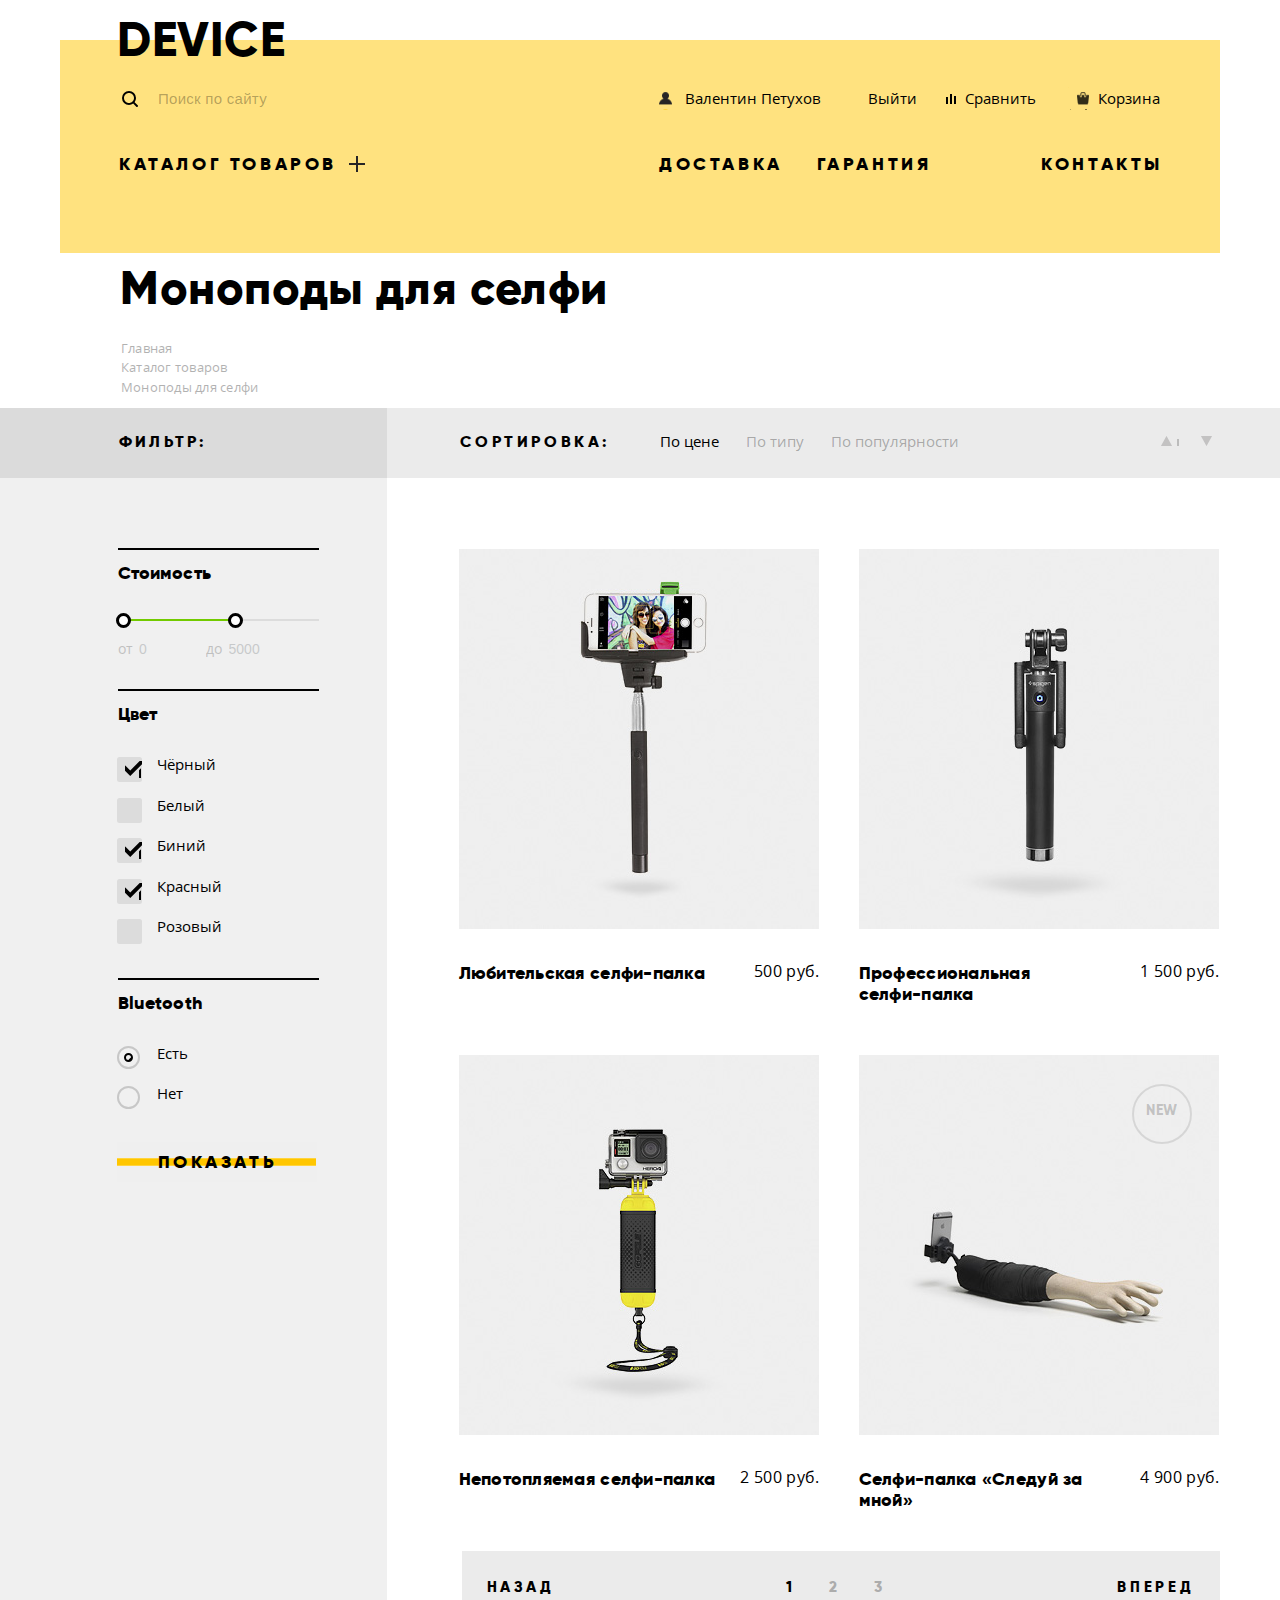
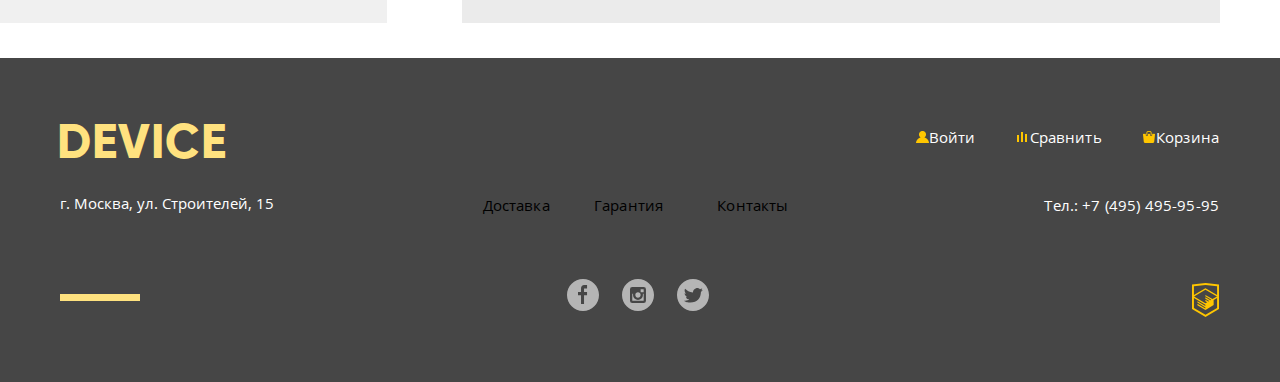
==== commit 13e4cef2: "Выровнял сетку." ====
--- a/catalog.html
+++ b/catalog.html
@@ -18,10 +18,11 @@
             <button class="search-btn" type="submit" >Найти</button>
           </form>
           <div class="for-client">
-            <a class="login" href="#">Войти</a>
-            <a class="logout" href="#">Войти</a>
+            <a class="login" href="#">Валентин Петухов</a>
+            <a class="logout" href="#">Выйти</a>
+            <a class="basket" href="#" title="Оформить заказ">Корзина</a>
             <a class="compare" href="#" title="Рассмотрите детально преимущества">Сравнить</a>
-            <a class="basket" href="#" title="Оформить заказ">Корзина</a>
+
           </div>
         </div>
           <nav class="main-nav">
@@ -222,12 +223,6 @@
           <p class="phone">Тел.: +7 (495) 495-95-95</p>
           <a class="icon-academy" target="_blank" href="https://htmlacademy.ru/intensive/htmlcss">HTML Academy</a>
         </div>
-        <div class="footer-social">
-          <a class="social-btn social-btn-fb" target="_blank" href="https://www.facebook.com/htmlacademy">facebook</a>
-          <a class="social-btn social-btn-inst" target="_blank" href="https://www.instagram.com/htmlacademy/">instagram</a>
-          <a class="social-btn social-btn-twit" target="_blank" href="https://twitter.com/htmlacademy-ru">twiter</a>
-        </div>
-
         <div class="footer-menu">
           <ul class="menu-at-center">
             <li><a href="#">Доставка</a>
@@ -238,6 +233,13 @@
             </li>
           </ul>
         </div>
+        <div class="footer-social">
+          <a class="social-btn social-btn-fb" target="_blank" href="https://www.facebook.com/htmlacademy">facebook</a>
+          <a class="social-btn social-btn-inst" target="_blank" href="https://www.instagram.com/htmlacademy/">instagram</a>
+          <a class="social-btn social-btn-twit" target="_blank" href="https://twitter.com/htmlacademy-ru">twiter</a>
+        </div>
+
+
       </div>
     </footer>
   </body>
--- a/css/style.css
+++ b/css/style.css
@@ -42,9 +42,6 @@
 }
 .visually-hidden {
   display: none;
-}
-* {
-  outline: 1px solid red;
 }
 
 /* Разметка тегов */
@@ -131,9 +128,9 @@
 }
 .sliders-goods-controls {
   position: absolute;
-  right: 62px;
-  top: 330px;
-  width: 120px;
+  right: -3px;
+  top: -4px;
+  width: 117px;
   height: 10px;
   font-size: 0;
   letter-spacing: 0;
@@ -358,7 +355,7 @@
   background-color: #ffe27f;
   padding-top: 40px;
   padding-left: 20px;
-  padding-bottom: 14px;
+  padding-bottom: 12px;
   z-index: 10;
   font-size: 15px;
   font-weight: 300;
@@ -426,12 +423,13 @@
   margin-top: -35px;
   opacity: 0.999;
   width: 560px;
+  height: 415px;
 }
 .slide-description p {
   padding-top: 19px;
   line-height: 30px;
-  width: 490px;
-  margin-bottom: 48px;
+  width: 500px;
+  margin-bottom: 43px;
   letter-spacing: 0.001em;
 }
 .number {
@@ -448,9 +446,10 @@
   margin-left: 1px;
 }
 .slide-description table {
-  margin-left: -2px;
+  margin-top: 54px;
+  margin-left: 0px;
   table-layout: fixed;
-  width: 460px;
+  width: 455px;
   text-align: left;
 }
 .slide-description td {
@@ -458,11 +457,12 @@
   line-height: 58px;
 }
 .slide-description td:nth-child(2) {
-  width: 138px;
+  width: 140px;
 }
 .slide-description th {
   font-size: 13px;
   line-height: 16px;
+  padding-top: 4px;
 }
 .slider-buttons {
   display: inline-block;
@@ -476,7 +476,7 @@
   display: none;
 }
 .slider-buttons label {
-  margin: 0 9px;
+  margin: 0 10px;
   display: inline-block;
   vertical-align: baseline;
   width: 4px;
@@ -491,40 +491,56 @@
 .slider-buttons label:active {
   border-color: rgba(0, 0, 0, 1);
 }
+.btn {
+    display: inline-block;
+    vertical-align: baseline;
+    padding: 0 42px;
+    position: relative;
+    line-height: 40px;
+    font-family: 'Gilroy', Arial, sans-serif;
+    font-weight: 900;
+    font-size: 18px;
+    color: black;
+    text-transform: uppercase;
+    letter-spacing: 0.2em;
+    z-index: 1;
+
+}
 .btn:before {
   content: '';
-  position: relative;
+  position: absolute;
   display: inline-block;
   height: 6px;
   top: 16px;
   right: 1px;
   left: 0;
-  z-index: -1;
   background-color: #ffc600;
   border-top: 1px solid #ffd43e;
   border-bottom: 1px solid #ffd43e;
+  z-index: -1;
 }
 .btn:hover {
   background-color: #ffc600;
 }
 .btn:active {
-  color: rgba(0, 0, 0, 0.3);
+  color: #f7e184;
+  background-color: #000;
 }
 .btn:hover::before {
   display: none;
-}
+}/*
 .slide-description .btn {
-  margin-left: 1px;
-}
-
+  margin-left: 1px; color: #f00;
+}*/
 .popular {
   display: flex;
   flex-wrap: wrap-reverse;
   justify-content: space-between;
   width: 1160px;
   margin: 0 20px;
-  margin-top: 97px;
+  margin-top: 102px;
   position: relative;
+  margin-bottom: 100px;
 }
 
 .popular a {
@@ -533,26 +549,27 @@
   width: 160px;
 }
 .popular a:nth-child(1) img {
-  margin-top: -1px;
+  margin-top: -10px;
 }
 .popular a:nth-child(2) img {
   margin-left: 2px;
+  margin-top: 2px;
 }
 .popular a:nth-child(3) img {
   margin-top: 2px;
-  margin-left: 9px;
+  margin-left: 1px;
 }
 .popular a:nth-child(4) img {
-  margin-top: 4px;
-  margin-left: 3px;
+  margin-top: 6px;
+  margin-left: 6px;
 }
 .popular a:nth-child(5) img {
-  margin-top: 2px;
-  margin-left: 6px;
+  margin-top: 10px;
+  margin-left: 0px;
 }
 .popular a:nth-child(6) img {
   margin-top: 6px;
-  margin-left: -1px;
+  margin-left: 5px;
 }
 .popular-img {
   display: flex;
@@ -561,7 +578,7 @@
   width: 160px;
   height: 160px;
   background-color: #ffe27f;
-  margin-bottom: 35px;
+  margin-bottom: 34px;
 }
 .popular-img:hover {
   background-color: #ffc600;
@@ -573,14 +590,13 @@
   align-items: flex-end;
 }
 .popular span {
-  display: inline-block;/*
-  font-family: 'Gilroy', Arial, sans-serif; color: #F00;*/
+  display: inline-block;
   font-weight: 900;
   font-size: 18px;
   color: #000;
   line-height: 21px;
   vertical-align: top;
-  letter-spacing: 0.020em;
+  letter-spacing: 0.01em;
 }
 .down-flex span {
   width: 120px;
@@ -593,7 +609,7 @@
   margin-bottom: -31px;
 }
 
-.services-slider .container{
+.services-slider .container {
   width: 1160px;
   margin: 0 auto;
   position: relative;
@@ -607,15 +623,23 @@
   display: inline-block;
   vertical-align: top;
   border-right: 7px solid #000;
-  min-width: 277px;
+  min-width: 279px;
   padding-top: 80px;
   padding-bottom: 47px;
-  margin-left: -1px;
+  margin-left: -5px;
+}
+.services-slider .active {
+  background-color: #000;
+  color: #f7e184;
+  width: 279px;
+}
+.services-slider .active ::before {
+  display: none;
 }
 .services-slider label {
   display: block;
-  margin-bottom: 24px;/*
-  font-family: 'Gilroy', Arial, sans-serif; color: #F00;*/
+  margin-bottom: 24px;
+  font-family: Gilroy, Arial, sans-serif;
   font-weight: 900;
   font-size: 18px;
   color: #000;
@@ -626,7 +650,7 @@
   display: inline-block;
   vertical-align: baseline;
   position: relative;
-  min-width: 150px;
+  min-width: 145px;
   padding-left: 11px;
   text-align: center;
   line-height: 40px;
@@ -637,8 +661,8 @@
   content: '';
   position: absolute;
   height: 8px;
-  left: 0;
-  right: 0;
+  left: 2px;
+  right: 0px;
   top: 16px;
   background-color: #ffc600;
   z-index: -1;
@@ -647,67 +671,73 @@
   background-color: #ffc600;
 }
 .services-slider span:active {
+  color: #f7e184;
   background-color: #000;
+  width: 268px;
 }
 .services-slider span:active::before {
   content: none;
 }
 .service-item {
-    display: inline-block;
-    vertical-align: baseline;
-    max-width: 472px;
-    padding-top: 66px;
-    padding-right: 220px;
-    margin-left: 113px;
-    letter-spacing: 0.019em;
+  display: inline-block;
+  vertical-align: baseline;
+  max-width: 472px;
+  padding-top: 66px;
+  padding-right: 220px;
+  margin-left: 113px;
+  letter-spacing: 0.019em;
 }
 .delivery:after {
-    content: '';
-    position: absolute;
-    top: 85px;
-    right: 67px;
-    width: 136px;
-    height: 164px;
-    background-position: -0px -383px;
-    background-image: url(../img/spritesheet.png);
-    background-repeat: no-repeat;
+  content: '';
+  position: absolute;
+  top: 85px;
+  right: 67px;
+  width: 136px;
+  height: 164px;
+  background-position: -7px -390px;
+  background-image: url(../img/spritesheet.png);
+  background-repeat: no-repeat;
 }
 .warranty:after {
-    content: '';
-    position: absolute;
-    top: 85px;
-    right: 67px;
-    width: 171px;
-    height: 195px;
-    background-position: -0px -0px;
-    background-image: url(../img/spritesheet.png);
-    background-repeat: no-repeat;
+  content: '';
+  position: absolute;
+  top: 85px;
+  right: 67px;
+  width: 171px;
+  height: 195px;
+  background-position: -5px -0px;
+  background-image: url(../img/spritesheet.png);
+  background-repeat: no-repeat;
 }
 .credit:after {
-    content: '';
-    position: absolute;
-    top: 85px;
-    right: 67px;
-    width: 156px;
-    height: 188px;
-    background-position: -0px -195px;
-    background-image: url(../img/spritesheet.png);
-    background-repeat: no-repeat;
+  content: '';
+  position: absolute;
+  top: 85px;
+  right: 67px;
+  width: 156px;
+  height: 188px;
+  background-position: -5px -199px;
+  background-image: url(../img/spritesheet.png);
+  background-repeat: no-repeat;
 }
 .service-item h2 {
-    padding-bottom: 13px;
-    padding-left: 4px;
-    letter-spacing: 0.02em;
+  padding-bottom: 27px;
+  padding-left: 1px;
+  letter-spacing: 0.02em;
+}
+.delivery p {
+  letter-spacing: 0.001em;
+  line-height: 30px;
 }
 .warranty,
 .credit {
-    display: none;
+  display: none;
 }
 .logotype-popular {
   width: 1160px;
   display: flex;
   justify-content: space-between;
-  margin: 50px 0;
+  margin: -6px 5px 0;
   height: 100px;
 }
 .logo-1 {
@@ -743,7 +773,7 @@
   width: 1160px;
   margin: 0 20px;
   position: relative;
-  margin-top: 80px;
+  margin-top: 85px;
 }
 .about-us {
   display: inline-block;
@@ -764,17 +794,18 @@
 }
 .about-us h2,
 .contacts h2 {
-  margin-top: 32px;
+  margin-top: 36px;
   margin-bottom: 39px;
-}
-.about-us p {
+  margin-left: -2px;
+}
+.about-us p, .contacts p {
   margin-top: 30px;
-  letter-spacing: 0.00em;
+  letter-spacing: 0.001em;
+  line-height: 30px;
 }
 .about-us ul {
   padding: 0;
-  margin-top: 66px;/*
-  font-family: 'Gilroy', Arial, sans-serif; color: #f00;*/
+  margin-top: 36px;
   font-size: 16px;
   font-weight: 900;
 }
@@ -791,12 +822,13 @@
   height: 10px;
   top: 15px;
   left: 0px;
-  background-position: -156px -274px;
-  background-image: url(../img/spritesheet.png);
+  background-position: -1px -1px;
+  background-image: url(../img/radio-off.ымg);
   background-repeat: no-repeat;
+  color: #63b000;
 }
 .about-us .btn {
-  margin-top: 38px;
+  margin-top: 54px;
   padding-left: 22px;
   padding-right: 22px;
 }
@@ -811,12 +843,12 @@
 .contacts .contacts-map {
   display: inline-block;
   vertical-align: baseline;
-  margin-top: 24px;
+  margin-top: 39px;
   margin-right: -1px;
   margin-bottom: 20px;
 }
 .contacts .btn {
-  margin-top: 40px;
+  margin-top: 45px;
   padding-left: 39px;
   padding-right: 39px;
 }
@@ -968,63 +1000,42 @@
   height: 7px;
   background-color: #ffe27f;
 }
-.footer-logo a {
-  display: inline-block;
-  vertical-align: baseline;
-  margin-top: -21px;
-  margin-left: -1px;/*
-  font-family: 'Gilroy', Arial, sans-serif; color: #f00;*/
-  font-weight: 900;
-  font-size: 48px;
-  color: #ffe27f;
-  opacity: 1;
-}
-.inner .footer-logo a {
-  margin-top: -5px;
-  margin-left: -3px;
-}
-.footer-logo a:hover {
-  color: rgba( 255, 198, 0, 1);
-}
-.footer-logo a:active {
-  color: rgba( 255, 198, 0, 0.3);
-}
+
 .address {
   color: #fff;
   margin-top: 14px;
   margin-bottom: 30px;
+  letter-spacing: 0.001em;
 }
 .inner .address {
   margin-top: 26px;
   margin-left: -1px;
 }
-.main-footer .footer-login {
+.footer-login {
   float: right;
-  margin-top: -4px;
-  margin-right: -1px;
+  margin-top: -1px;
+  margin-right: 1px;
   text-align: right;
-  opacity: 1;
-}
-.main-footer .icon-academy {
+}
+.icon-academy {
   display: inline-block;
   vertical-align: baseline;
   position: relative;
   width: 20px;
   height: 40px;
-  top: 24px;
-  left: 16px;
-  background-image: url(../img/spritesheet.png);
-  background-position: -136px -383px;
+  top: 17px;
+  left: 6px;
+  background-image: url(../img/logo-html.svg);/*
+  background-position: -5px -656px;*/
+  color: #fdc303;
   background-repeat: no-repeat;
   font-size: 0;
-  opacity: 1;
 }
 .inner .icon-academy {
-  left: 17px;
+  left: 1px;
 }
 .icon-academy:hover {
-  background-image: url(../img/spritesheet.png);
-  background-position: -136px -383px;
+  opacity:0.6;
 }
 .footer-login a {
   padding-left: 18px;
@@ -1035,35 +1046,37 @@
 }
 .footer-login a:nth-child(1) {
   margin-left: 0px;
-  background-image: url(../img/spritesheet.png);
-  background-position: -156px -207px;
+  background-image: url(../img/icon_user_y.png);/*
+  background-position: -156px -207px;*/
 }
 .footer-login a:nth-child(1):hover {
   background-image: url(../img/spritesheet.png);
   background-position: -156px -207px;
 }
 .footer-login a:nth-child(2) {
-  background-image: url(../img/spritesheet.png);
-  background-position: -156px -294px;
+  background-image: url(../img/icon_compare_y.png);/*
+  background-position: -156px -294px;*/
 }
 .footer-login a:nth-child(2):hover {
   background-image: url(../img/spritesheet.png);
   background-position: -156px -294px;
 }
 .footer-login a:nth-child(3) {
+  background-image: url(../img/icon_cart_y.png);/*
+  background-position: -86px -670px;*/
+
+}
+.footer-login a:nth-child(3):hover {/*
   background-image: url(../img/spritesheet.png);
-  background-position: -156px -243px;
-}
-.footer-login a:nth-child(3):hover {
-  background-image: url(../img/spritesheet.png);
-  background-position: -156px -243px;
+  background-position: -156px -243px;*/
+  opacity: 0.6;
 }
 .menu-centre a:active {
   opacity: 0.3;
 }
 .footer-social {
-  margin: 52px 0;
-  padding-left: 17px;
+  margin: 31px 0;
+  padding-left: 295px;
 }
 .footer-social a {
   display: inline-block;
@@ -1091,23 +1104,7 @@
   background-image: url(../img/spritesheet.png);
   background-position: -78px -547px;
 }
-.form {
-  display: inline-block;
-  width: 201px;
-  text-align: left;
-  padding-right: 68px;
-  padding-top: 42px;
-}
-.form h3 {
-  margin-top: 26px;
-  margin-bottom: 0;
-  padding: 10px 0;
-  border-top: 2px solid #000;/*
-  font-family: 'Gilroy', Arial, sans-serif; color: #f00;*/
-  font-size: 18px;
-  line-height: 26px;
-  font-weight: 900;
-}
+
 .form .btn {
   margin-left: -1px;
   padding-left: 41px;
@@ -1119,21 +1116,6 @@
 }
 
 /* FOOTER!!! */
-
-.main-footer {
-  width: 100%;
-  background-color: #464646;
-}
-.main-footer a {
-  color: #fff;
-  opacity: 0.6;
-}
-.main-footer a:hover {
-  opacity: 1;
-}
-.main-footer a:active {
-  opacity: 0.3;
-}
 .main-footer .container {
   margin-left: auto;
   margin-right: auto;
@@ -1141,6 +1123,53 @@
   padding-top: 69px;
   color: #fff;
 }
+
+.main-footer {
+  margin-top: 40px;
+  width: 100%;
+  background-color: #464646;
+  height: 324px;
+}
+
+.main-footer a:active {
+  opacity: 0.3;
+}
+
+.footer-logo {
+  position: relative;
+  float: left;
+  text-align: left;
+}
+.footer-logo:after {
+  content: '';
+  position: absolute;
+  top: 167px;
+  width: 80px;
+  height: 7px;
+  background-color: #ffe27f;
+}
+.footer-logo a {
+  display: inline-block;
+  vertical-align: baseline;
+  margin-top: -21px;
+  margin-left: -3px;
+  letter-spacing: 0.02em;
+  font-family: Gilroy, Arial, sans-serif;
+  font-weight: 900;
+  font-size: 48px;
+  color: #ffe27f;
+  opacity: 1;
+}
+.inner .footer-logo a {
+  margin-top: -5px;
+  margin-left: -3px;
+}
+.footer-logo a:hover {
+  opacity: 0.6;
+}
+.footer-logo a:active {
+  opacity: 0.3;
+}
 .logo-footer {
   position: relative;
   float: left;
@@ -1158,7 +1187,7 @@
   display: inline-block;
   vertical-align: baseline;
   margin-top: 0px;
-  margin-left: -1px;
+
   font-family: Gilroy, Arial, sans-serif;
   font-weight: 900;
   font-size: 48px;
@@ -1170,13 +1199,6 @@
 }
 .logo-footer a:active {
   opacity: 0.3;
-}
-.main-footer .footer-login {
-  float: right;
-  margin-top: -6px;
-  margin-right: -1px;
-  text-align: right;
-  opacity: 1;
 }
 .phone {
   color: #fff;
@@ -1187,9 +1209,10 @@
 .footer-menu {
   display: inline-block;
   vertical-align: baseline;
-  margin-top: 64px;
-  margin-left: 83px;
+  margin-top: 67px;
+  margin-left: 86px;
   padding-bottom: 10px;
+  width: 520px;
 }
 .inner .footer-menu {
   margin-left: 102px;
@@ -1218,10 +1241,6 @@
 .menu-centre a:active {
   opacity: 0.3;
 }
-.footer-social {
-  margin: 52px 0;
-  padding-left: 17px;
-}
 .footer-social a {
   display: inline-block;
   vertical-align: baseline;
@@ -1229,34 +1248,36 @@
   height: 40px;
   margin-left: 11px;
   background-repeat: no-repeat;
-  background-image: url(../img/spritesheet.png);
-  background-position: -5px -561px;
+  background-image: url(../img/fb.svg);
+  background-position: 4px 4px;
+  fill: #fdc303
   font-size: 0;
+  opacity: 0.6;
+}
+.footer-social a:hover {
   opacity: 0.3;
-}
-.footer-social a:hover {
-  opacity: 0.6;
 }
 .footer-social a:active {
   opacity: 0.1;
 }
 .footer-social .social-btn-inst {
-  background-image: url(../img/spritesheet.png);
-  background-position: -5px -697px;
+  background-image: url(../img/instagram.svg);
+  background-position: 4px 4px;
 }
 .footer-social .social-btn-twit {
-  background-image: url(../img/spritesheet.png);
-  background-position: -5px -825px;
+  background-image: url(../img/twitter.svg);
+  background-position: 4px 4px;
 }
   /* END FOOTER!!! */
 
   /* Навигация по стр (бредкрамбс и пагинация) */
 
 .breadcrumbs-start {
-  padding-left: 60px;
-  padding-top: 33px;
+  padding-left: 0px;
+  padding-top: -3px;
   background-color: #ffffff;
   letter-spacing: 0.04em;
+  margin-bottom: -39px;
 }
 .breadcrumbs {
   font-size: 13px;
@@ -1286,6 +1307,7 @@
   text-transform: uppercase;
   letter-spacing: 0.25em;
   font-weight: 800;
+  margin-left: 75px;
 }
 .pagination-moove{
   padding: 25px;
@@ -1347,6 +1369,7 @@
   font-weight: 900;
   font-size: 16px;
   text-transform: uppercase;
+  line-height: 48px;
   letter-spacing: 0.2em;
 }
 .filters .btn {
@@ -1357,14 +1380,13 @@
   width: 201px;
   text-align: left;
   padding-right: 68px;
-  padding-top: 42px;
+  padding-top: 45px;
 }
 .form h3 {
-  margin-top: 26px;
+  margin-top: 30px;
   margin-bottom: 0;
   padding: 10px 0;
-  border-top: 2px solid #000;/*
-  font-family: Gilroy, Arial, sans-serif;*/
+  border-top: 2px solid #000;
   font-size: 18px;
   line-height: 26px;
   font-weight: 900;
@@ -1380,6 +1402,7 @@
   height: 23px;
   padding-top: 23px;
   padding-right: 0px;
+  padding-bottom: 11px;
   padding-left: 10px;
 }
 .range-controls .scale {
@@ -1439,14 +1462,14 @@
 .bluetooth {
   position: relative;
   padding-top: 4px;
-  padding-bottom: 7px;
+  padding-bottom: 4px;
   text-transform: capitalize;
 }
 .color label,
 .bluetooth label {
   display: block;
-  padding-top: 6px;
-  padding-bottom: 4px;
+  padding-top: 12px;
+  padding-bottom: 6px;
   padding-left: 39px;
 }
 .color label:before {
@@ -1469,17 +1492,18 @@
 .color input,
 .bluetooth input {
   display: none;
+  padding-top: 10px;
 }
 .color input:checked + label:after {
   content: '';
-  background-image: url(../img/spritesheet.png);
+  background-image: url(../img/checkbox-on.svg);
   background-repeat: no-repeat;
-  background-position: -5px -808px;
-  position: absolute;
-  width: 12px;
-  height: 7px;
+  background-position: -7px -3px;
+  position: absolute;
+  width: 17px;
+  height: 17px;
   left: 7px;
-  margin-top: 12px;
+  margin-top: 8px;
 }
 .bluetooth input {
   width: 20px;
@@ -1504,6 +1528,8 @@
 }
 .bluetooth label:active::before {
   border-color: #aeaeae;
+  background-image: url(../img/spritesheet.png);
+  background-position: -146px -420px;
 }
 .bluetooth input:checked + label:after {
   content: '';
@@ -1512,6 +1538,8 @@
   height: 5px;
   left: 6px;
   margin-top: 11px;
+  background-image: url(../img/spritesheet.png);
+  background-position: -146px -390px;
   border: 2px solid #000;
   border-radius: 50%;
 }
@@ -1519,12 +1547,15 @@
   margin-left: -1px;
   padding-left: 41px;
   padding-right: 40px;
+  border:none;
+  outline: none;
 }
 .catalog-item {
   width: 833px;
   display: flex;
   align-self: flex-start;
   flex-wrap: wrap;
+
   margin-right: auto;
 }
 .filters .btn {
@@ -1538,6 +1569,7 @@
   align-self: flex-start;
 }
 .sorting h2 {
+  line-height: 48px;
   display: inline-block;
   vertical-align: baseline;
   padding-left: 73px;
@@ -1576,8 +1608,8 @@
 .sorting .keys-updown {
   display: inline-block;
   vertical-align: top;
-  margin-top: 30px;
-  margin-left: 164px;
+  margin-top: -37px;
+  margin-left: 752px;
   font-size: 0;
 }
 .keys-updown a {
@@ -1587,7 +1619,7 @@
   height: 10px;
   margin-left: 22px;
   background-image: url(../img/spritesheet.png);
-  background-position: -5px -24px;
+  background-position: -136px -684px;
   background-repeat: no-repeat;
   font-size: 0;
   opacity: 0.2;
@@ -1600,11 +1632,11 @@
 }
 .keys-updown a:last-child {
   background-image: url(../img/spritesheet.png);
-  background-position: -5px -5px;
+  background-position: -120px -673px;
 }
 .items {
-  padding-top: 58px;
-  padding-left: 30px;
+  padding-top: 43px;
+  padding-left: 36px;
   vertical-align: top;
 }
 .item {
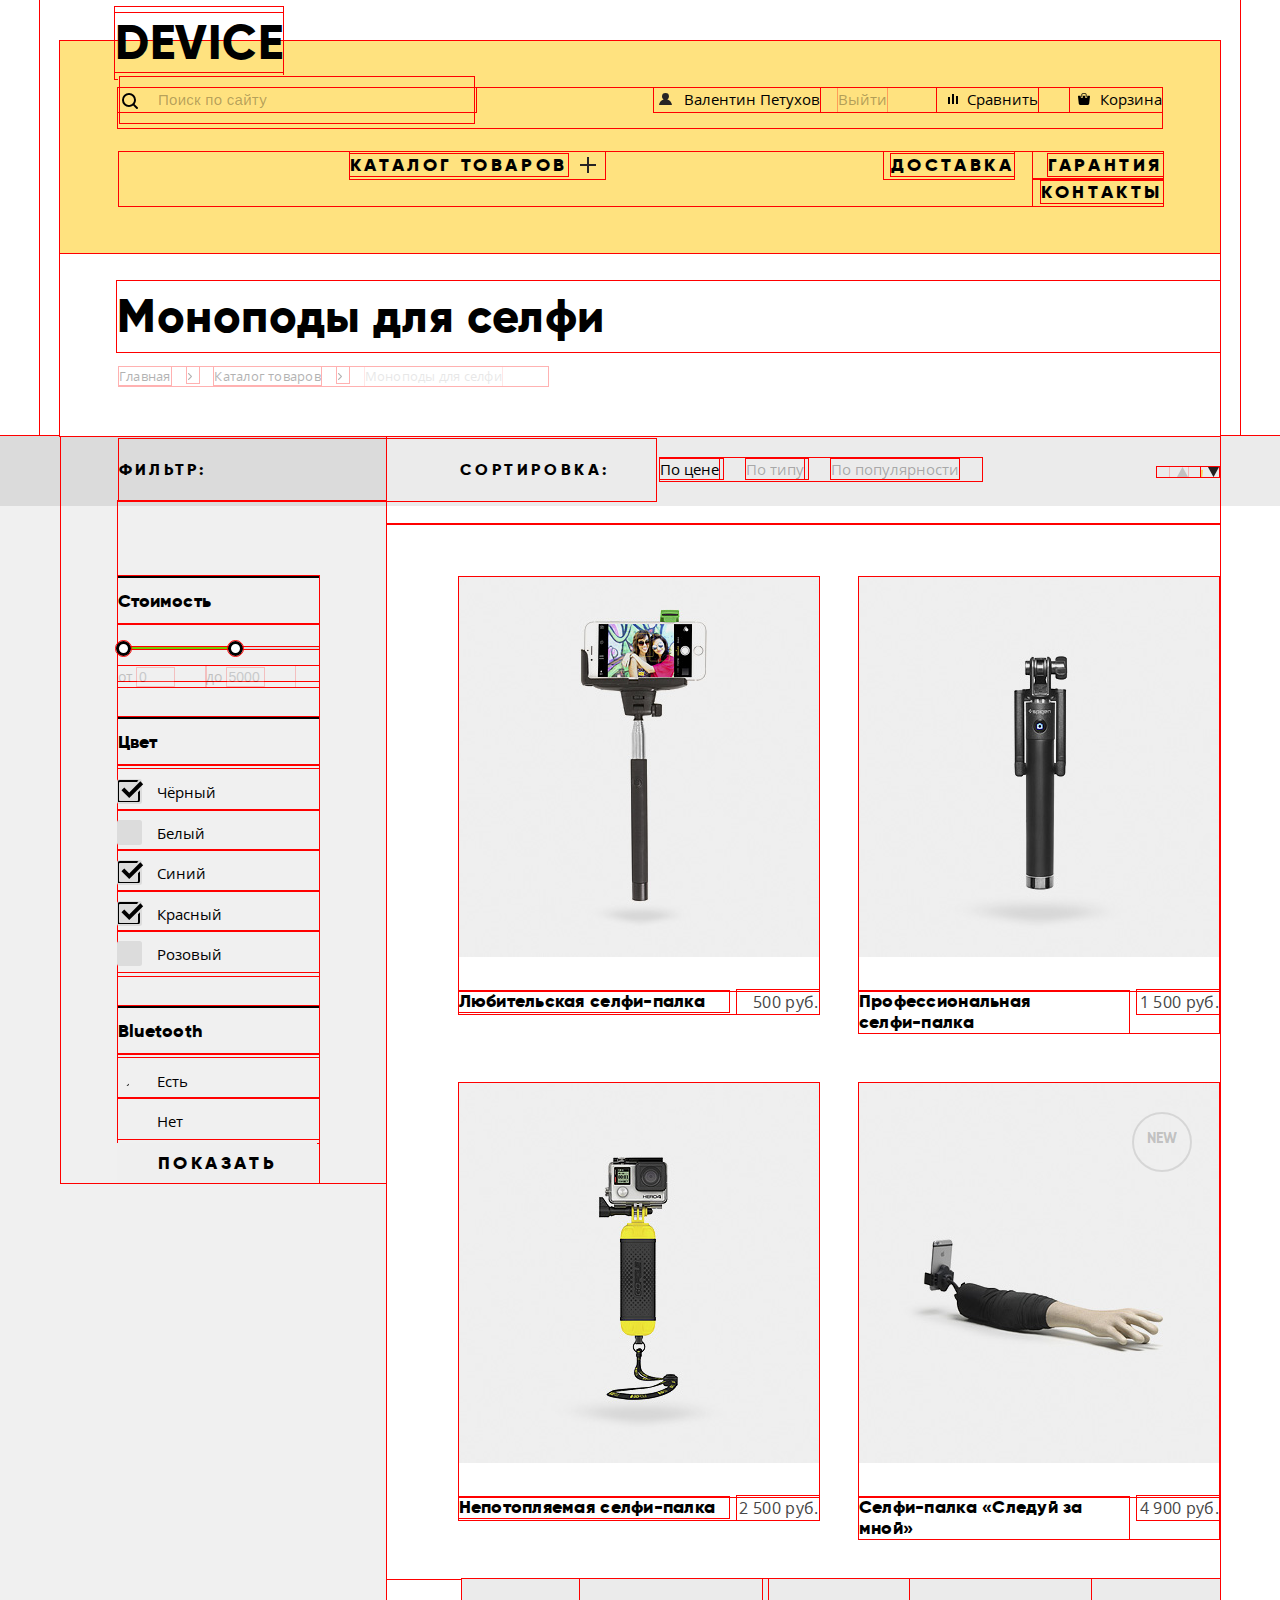
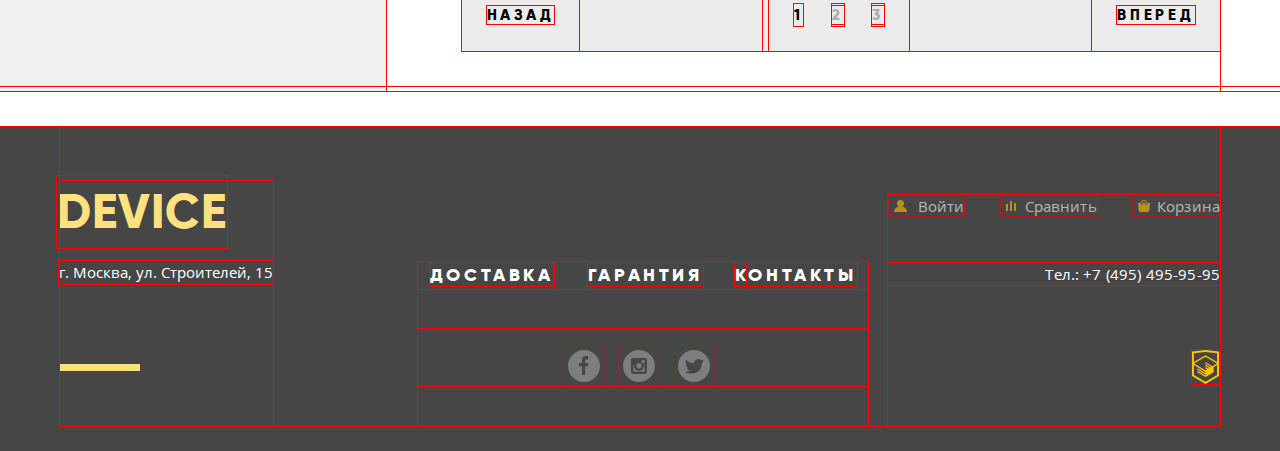
==== commit 4ca412dc: "Осталась форма каталога и анимация." ====
--- a/catalog.html
+++ b/catalog.html
@@ -5,9 +5,11 @@
     <link href="css/normalize.css" rel="stylesheet">
     <link href="css/style.css" rel="stylesheet">
     <title>HTML Academy: Девайс-Каталог</title>
+    <meta name="format-detection" content="telephone=no">
+    <meta name="SKYPE_TOOLBAR" content="SKYPE_TOOLBAR_PARSER_COMPATIBLE">
   </head>
   <body>
-      <header class="main-header">
+      <header class="catalog-header">
         <div class="container">
           <div class="logo">
               <a href="index.html">DEVICE</a>
@@ -17,12 +19,11 @@
             <input class="search" type="search" placeholder="Поиск по сайту">
             <button class="search-btn" type="submit" >Найти</button>
           </form>
-          <div class="for-client">
-            <a class="login" href="#">Валентин Петухов</a>
+          <div class="cat-for-client">
+            <a class="login-client" href="#">Валентин Петухов</a>
             <a class="logout" href="#">Выйти</a>
+            <a class="compare" href="#" title="Рассмотрите детально преимущества">Сравнить</a>
             <a class="basket" href="#" title="Оформить заказ">Корзина</a>
-            <a class="compare" href="#" title="Рассмотрите детально преимущества">Сравнить</a>
-
           </div>
         </div>
           <nav class="main-nav">
@@ -62,25 +63,23 @@
             </ul>
           </nav>
           <div class="breadcrumbs-start">
-            <h1>Моноподы для селфи</h1>
-            <div class="breadcrumbs">
-              <ul>
-                <li>
-                  <a href="index.html">Главная</a>
-                </li>
-                <li>
-                  <a class="second-layer" href="#">Каталог товаров</a>
-                </li>
-                <li>
-                  Моноподы для селфи
-                </li>
-              </ul>
-            </div>
+            <h1 class="page-name">Моноподы для селфи</h1>
+            <ul class="breadcrumbs">
+              <li>
+                <a class="breadcrumbs-item" href="index.html">Главная</a>
+              </li>
+              <li class="breadcrumbs-arrow"></li>
+              <li>
+                <a class="breadcrumbs-item" href="#">Каталог товаров</a>
+              </li>
+              <li class="breadcrumbs-arrow"></li>
+              <li class="breadcrumbs-current">Моноподы для селфи</li>
+            </ul>
           </div>
         </div>
       </header>
 
-      <main class="catalog">
+      <main class="main catalog">
         <div class="inner-container">
           <aside class="filters">
             <h2>Фильтр:</h2>
@@ -111,7 +110,7 @@
                   <input id="white" type="checkbox" name="white" value="white">
                   <label for="white">Белый</label>
                   <input id="blue" type="checkbox" name="blue" value="blue" checked>
-                  <label for="blue">Биний</label>
+                  <label for="blue">Синий</label>
                   <input id="red" type="checkbox" name="red" value="red" checked>
                   <label for="red">Красный</label>
                   <input id="pink" type="checkbox" name="purple" value="purple">
@@ -124,7 +123,7 @@
                   <input id="no" type="radio" name="bluetooth" value="no">
                   <label for="no">Нет</label>
                 </div>
-                <button class="btn" type="submit" formaction="#">Показать</button>
+                <button class="form-btn btn" type="submit" formaction="#">Показать</button>
               </form>
             </div>
           </aside>
@@ -160,7 +159,7 @@
                   <a class="to-compare" href="#">Добавить к сравнению</a>
                 </div>
                 <a href="#">Любительская селфи-палка</a>
-                <span>500 РУБ.</span>
+                <p class="item-price">500 РУБ.</p>
               </div>
 
               <div class="item">
@@ -170,7 +169,7 @@
                   <a class="to-compare" href="#">Добавить к сравнению</a>
                 </div>
                 <a href="#">Профессиональная<br> селфи-палка</a>
-                <span>1 500 РУБ.</span>
+                <p class="item-price">1 500 РУБ.</p>
               </div>
 
               <div class="item">
@@ -180,7 +179,7 @@
                   <a class="to-compare" href="#">Добавить к сравнению</a>
                 </div>
                 <a href="#">Непотопляемая селфи-палка</a>
-                <span>2 500 РУБ.</span>
+                <p class="item-price">2 500 РУБ.</p>
               </div>
 
               <div class="item new">
@@ -190,7 +189,7 @@
                   <a class="to-compare" href="#">Добавить к сравнению</a>
                 </div>
                 <a href="#">Селфи-палка «Следуй за мной»</a>
-                <span>4 900 РУБ.</span>
+                <p class="item-price">4 900 РУБ.</p>
               </div>
             </div>
             <ul class="pagination">
@@ -209,38 +208,35 @@
       </main>
 
 
-    <footer class="main-footer">
-      <div class="container">
-        <div class="footer-logo">
-          <a href="index.html">DEVICE</a>
-          <p class="address">г. Москва, ул. Строителей, 15</p>
-        </div>
-
-        <div class="footer-login">
-          <a href="#">Войти</a>
-          <a href="#">Сравнить</a>
-          <a href="#">Корзина</a>
-          <p class="phone">Тел.: +7 (495) 495-95-95</p>
-          <a class="icon-academy" target="_blank" href="https://htmlacademy.ru/intensive/htmlcss">HTML Academy</a>
-        </div>
-        <div class="footer-menu">
-          <ul class="menu-at-center">
-            <li><a href="#">Доставка</a>
-            </li>
-            <li><a href="#">Гарантия</a>
-            </li>
-            <li><a href="#">Контакты</a>
-            </li>
-          </ul>
-        </div>
-        <div class="footer-social">
-          <a class="social-btn social-btn-fb" target="_blank" href="https://www.facebook.com/htmlacademy">facebook</a>
-          <a class="social-btn social-btn-inst" target="_blank" href="https://www.instagram.com/htmlacademy/">instagram</a>
-          <a class="social-btn social-btn-twit" target="_blank" href="https://twitter.com/htmlacademy-ru">twiter</a>
-        </div>
-
-
-      </div>
-    </footer>
+      <footer class="main-footer">
+        <div class="container">
+          <div class="footer-logo">
+            <a href="index.html">DEVICE</a>
+            <p class="address">г. Москва, ул. Строителей, 15</p>
+          </div>
+          <div class="footer-menu">
+            <ul class="menu-center">
+              <li><a href="#">Доставка</a>
+              </li>
+              <li><a href="#">Гарантия</a>
+              </li>
+              <li><a class="footer-contacts" href="#">Контакты</a>
+              </li>
+            </ul>
+            <div class="footer-social">
+              <a class="social-btn social-btn-fb" target="_blank" href="https://www.facebook.com/htmlacademy">facebook</a>
+              <a class="social-btn social-btn-inst" target="_blank" href="https://www.instagram.com/htmlacademy/">instagram</a>
+              <a class="social-btn social-btn-twit" target="_blank" href="https://twitter.com/htmlacademy_ru">twiter</a>
+            </div>
+          </div>
+          <div class="footer-login">
+            <a class="footer-client-menu" href="#">Войти</a>
+            <a class="footer-client-menu" href="#">Сравнить</a>
+            <a class="footer-client-menu" href="#">Корзина</a>
+            <p class="phone">Тел.: +7 (495) 495-95-95</p>
+            <a class="icon-academy" target="_blank" href="https://htmlacademy.ru/intensive/htmlcss">HTML Academy</a>
+          </div>
+        </div>
+      </footer>
   </body>
 </html>
--- a/css/style.css
+++ b/css/style.css
@@ -1,28 +1,28 @@
 @font-face {
   font-family: "Open Sans";
-  src: local("Open Sans Light"), local("OpenSans-Light"), url("../fonts/opensanslight.woff") format('woff'),
-  url("../fonts/opensanslight.woff2") format('woff2');
+  src: local("Open Sans Light"), local("OpenSans-Light"), url("../fonts/opensanslight.woff") format("woff"),
+  url("../fonts/opensanslight.woff2") format("woff2");
   font-weight: 300;
   font-style: normal;
 }
 @font-face {
   font-family: "Open Sans";
-  src: local("Open Sans"), local("OpenSans"), url("../fonts/opensans.woff") format('woff'),
-  url("../fonts/opensans.woff2") format('woff2');
+  src: local("Open Sans"), local("OpenSans"), url("../fonts/opensans.woff") format("woff"),
+  url("../fonts/opensans.woff2") format("woff2");
   font-weight: 400;
   font-style: normal;
 }
 @font-face {
   font-family: "Gilroy";
-  src: local("Gilroy Light"), local("Gilroy-Light"), url("../fonts/gilroylight.woff") format('woff'),
-  url("../fonts/gilroylight.woff2") format('woff2');
+  src: local("Gilroy Light"), local("Gilroy-Light"), url("../fonts/gilroylight.woff") format("woff"),
+  url("../fonts/gilroylight.woff2") format("woff2");
   font-weight: 300;
   font-style: normal;
 }
 @font-face {
   font-family: "Gilroy";
-  src: local("Gilroy ExtraBold"), local("Gilroy-ExtraBold"), url("../fonts/gilroyextrabold.woff") format('woff'),
-  url("../fonts/gilroyextrabold.woff2") format('woff2');
+  src: local("Gilroy ExtraBold"), local("Gilroy-ExtraBold"), url("../fonts/gilroyextrabold.woff") format("woff"),
+  url("../fonts/gilroyextrabold.woff2") format("woff2");
   font-weight: 800;
   font-style: normal;
 }
@@ -33,7 +33,7 @@
   box-sizing: border-box;
 }
 .clearfix::after {
-  content: '';
+  content: "";
   display: table;
   clear: both;
 }
@@ -44,47 +44,46 @@
   display: none;
 }
 
+img {
+  max-width: 100%;
+}
+
 /* Разметка тегов */
 
 body {
+  margin: 0;
   display: flex;
   justify-content: center;
   flex-wrap: wrap;
   min-width: 1200px;
   background-color: #fff;
-  font-family: 'Open Sans', Arial, sans-serif;
+  font-family: "Open Sans", Arial, sans-serif;
   font-size: 15px;
   line-height: 1.5;
   font-weight: 400;
   letter-spacing: 0.01em;
-  color: #000;/*
-  overflow-x: hidden;*/
+  color: #000;
  }
 a {
   text-decoration: none;
   color: #000;
 }
-h1 {
+.page-name{
   letter-spacing: 0.013em;
   margin: 27px 0 15px 60px;
 }
-h1, h2 {
+.page-name,
+.section-title,
+.catalog h2 {
   font-size: 47px;
   font-weight: 800;
 }
-h6{
-  font-size: 18px;
-  font-weight: 700;
-}
-p {
+.text {
   font-weight: 400;
   color: #464646;
 }
-strong{
-  text-transform: uppercase;
-}
-
-/* Оглашение тегов и класов для которых нужен шрифт Gilroy */
+
+/* Оглашение класcов, для которых нужен шрифт Gilroy */
 
 .popular,
 .footer-services,
@@ -93,21 +92,26 @@
 .logo,
 .logo-footer,
 .main-nav,
-td,
-h1,
-h2,
-h3,
-h6,
+.slide td,
+.section-title,
+.catalog h2,
+.catalog h3,
+.catalog-header h1,
 .about-us ul,
-.write-to-us label,
+.popup-write-to-us label,
 .menu-catalog ul,
 .btn,
+.page-name,
 .number {
   font-family: Gilroy, Arial, sans-serif;
 }
 .main-header .container {
   margin-top: 40px;
-  background-color: #ffe27f;
+  background-color: #ffe27f;/* после - переверстано на флексах*/
+  position: relative;
+  display: flex;
+  flex-wrap: wrap;
+  justify-content: space-between;
 }
 .main-header a:hover {
   opacity: 0.6;
@@ -115,6 +119,60 @@
 .main-header a:active {
   opacity: 0.3;
 }
+
+/* Start Catalog HEADER*/
+
+.catalog-header .container {
+  margin-top: 41px;
+  background-color: #ffe27f;/* после - переверстано на флексах*/
+  position: relative;
+  display: flex;
+  flex-wrap: wrap;
+  justify-content: space-between;
+}
+.catalog-header a:hover {
+  opacity: 0.6;
+}
+.catalog-header a:active {
+  opacity: 0.3;
+}
+.catalog-header .logo {
+  top: -34px;
+  margin-left: 55px;
+}
+.page-name {
+  margin-left: 57px;
+}
+.cat-for-client {
+  letter-spacing: 0.001em;
+  display: flex;
+  justify-content: space-between;
+  margin-left: auto;
+  width: 508px;
+}
+.cat-for-client .login-client, .cat-for-client .compare, .cat-for-client .basket {
+  padding-left: 30px;
+  background-repeat: no-repeat;
+}
+.cat-for-client .login-client {
+  background-image: url(../img/user.svg);
+  background-position: 5px 5px;
+}
+.cat-for-client .compare {
+  margin-right: 14px;
+  background-image: url(../img/compare.svg);
+  background-position: 11px 6px;
+}
+.cat-for-client .basket {
+  background-image: url(../img/cart.svg);
+  background-position: 8px 5px;
+}
+.logout {
+  margin-right: 33px;
+  opacity: 0.3;
+}
+
+/* End Catalog Header */
 
 .container {
   width: 1160px;
@@ -123,7 +181,6 @@
 }
 .sliders-goods {
   width: 1160px;
-  margin: 0 auto;
   position: relative;
 }
 .sliders-goods-controls {
@@ -137,32 +194,6 @@
   text-align: center;
   z-index: 2;
 }
-
-.sliders-goods-control {
-  display: inline-block;
-  vertical-align: top;
-  width: 10px;
-  height: 10px;
-  background: #ffffff;
-  border: 3px solid #000000;
-  border-radius: 50%;
-  margin-right: 23px;
-  opacity: 0.3;
-  cursor: pointer;
-}
-.sliders-goods-control:last-child {
-  margin-right: 0;
-}
-.sliders-goods-control:hover {
-  opacity: 0.4;
-}
-.sliders-goods-control:active {
-  opacity: 1;
-}
-.main-header .container {
-  margin-top: 40px;
-  background-color: #ffe27f;
-}
 .services-slider {
   margin: 0 auto;
   position: relative;
@@ -170,17 +201,19 @@
   padding-left: 2px;
 }
 .main-navigation input:focus {
-  color: /*rgba( 0, 0, 0, 1);*/#000;
+  color: #000;
   border-bottom: 2px solid #000;
   outline: none;
 }
 .client-menu {
+  display: flex;
   position: relative;
   margin-left: 5%;
   margin-right: 5%;
   height: 24px;
   padding-bottom: 16px;
   margin-top: -25px;
+  width: 1100px
 }
 .client-menu .search-btn {
   visibility: hidden;
@@ -212,43 +245,48 @@
 .search:focus ~ .search-btn {
   visibility: visible;
 }
-.client-menu a {
-  display: inline-block;
-  vertical-align: baseline;
+.for-client .login,
+.for-client .compare,
+.for-client .basket {
   margin-right: 2px;
   padding-left: 30px;
   background-repeat: no-repeat;
-  background-position: 11px 7px;
-}
-.client-menu .login {
-  float: left;
+}
+.for-client .login {
   margin-left: 179px;
-  padding-right: 15px;
-  max-width: 184px;
-  overflow: hidden;
+  padding-right: 32px;
+  max-width: 50px;
+  padding-left: 30px;
   text-overflow: clip;
-  background-image: url(../img/spritesheet.png);
-  background-position: -142px -500px;
+  background-image: url(../img/user.svg);
+  background-position: 4px 4px;
 }
 .for-client {
   letter-spacing: 0.001em;
-}
-.inner .logout {
-  padding-left: 4px;
-}
-.client-menu .compare {
-  float: right;
-  padding-right: 30px;
-  background-image: url(../img/compare.svg);/*
-  background-position: -84px -687px;*/
-}
-.client-menu .basket {
-  float: right;
-  background-image: url(../img/spritesheet.png);
-  background-position: -139px -662px;
+  justify-content: space-between;
+}
+.for-client .compare {
+  margin-left: 168px;
+  background-image: url(../img/compare.svg);
+  background-position: 11px 6px;
+}
+.for-client .basket {
+  margin-left: 26px;
+  margin-right: 1px;
+  background-image: url(../img/cart.svg);
+  background-position: 4px 3px;
+}
+
+.search::placeholder {
+  color: rgba( 0, 0, 0, 0.3);
+}
+.search:hover::placeholder {
+  color: rgba( 0, 0, 0, 0.6);
+}
+.search:focus::placeholder {
+  color: rgba( 0, 0, 0, 1);
 }
 .search {
-  float: left;
   width: 358px;
   height: 50px;
   font-size: 15px;
@@ -262,41 +300,16 @@
   color: rgba( 0, 0, 0, 0.3);
   letter-spacing: 0.018em;
 }
-.search::-webkit-input-placeholder {
-  color: rgba( 0, 0, 0, 0.3);
-}
-.search::-moz-placeholder {
-  color: rgba( 0, 0, 0, 0.3);
-}
-.search:-ms-input-placeholder {
-  color: rgba( 0, 0, 0, 0.3);
-}
-.search:hover::-webkit-input-placeholder {
-  color: rgba( 0, 0, 0, 0.6);
-}
-.search:hover::-moz-placeholder {
-  color: rgba( 0, 0, 0, 0.6);
-}
-.search:hover:-ms-input-placeholder {
-  color: rgba( 0, 0, 0, 0.6);
-}
-.search:focus::-webkit-input-placeholder {
-  color: rgba( 0, 0, 0, 1);
-}
-.search:focus::-moz-placeholder {
-  color: rgba( 0, 0, 0, 1);
-}
-.search:focus:-ms-input-placeholder {
-  color: rgba( 0, 0, 0, 1);
-}
 .main-nav {/*edited in index*/
+  display: flex;
+  width: 100%;
   margin-left: 59px;
   margin-right: 57px;
   margin-top: 24px;
-  padding-bottom: 48px;
+  margin-bottom: 48px;
   font-weight: 900;
   font-size: 18px;
-  color: black;
+  color: #000;
   text-transform: uppercase;
   letter-spacing: 0.2em;
 }
@@ -309,12 +322,12 @@
   vertical-align: baseline;
   width: 130px;
   background-position: 230px 5px;
-  background-image: url(../img/plus1.svg);
+  background-image: url(../img/plus.svg);
   background-repeat: no-repeat;
   color: #aaaaaa;
 }
 .level>li:first-child {
-  float: left;
+  margin-right: 271px;
   width: 255px;
   text-align: left;
 }
@@ -349,34 +362,33 @@
 .menu-catalog {
   position: absolute;
   display: none;
-  width: 1130px;
+  width: 1145px;
   top: 139px;
   left: 0px;
   background-color: #ffe27f;
-  padding-top: 40px;
-  padding-left: 20px;
+  padding-top: 39px;
+  padding-left: 15px;
   padding-bottom: 12px;
   z-index: 10;
   font-size: 15px;
   font-weight: 300;
   text-transform: none;
-  letter-spacing: 0.01em;
 }
 .menu-catalog ul {
   display: inline-block;
   list-style: none;
   vertical-align: top;
-  margin-left: 40px;
-  margin-right: 16px;
+  margin-left: 45px;
+  margin-right: 7px;
   letter-spacing: 0.001em;
 }
 .menu-catalog li {
-  padding-top: 2px;
-  padding-bottom: 12px;
+  padding-top: 9px;
+  padding-bottom: 5px;
 }
 .marker {
   width: 100%;
-  height: 74px;
+  height: 113px;
 }
 .marker hr {
   width: 100px;
@@ -386,21 +398,19 @@
   border: none;
   background-color: #ffffff;
 }
-main {
+.main {
   width: 100%;
   display: flex;
   flex-wrap: wrap;
   justify-content: center;
 }
-main h2 {/*
-  font-family: 'Gilroy', Arial, sans-serif; color: #f00;*/
+.main h2 {
   font-size: 47px;
   line-height: 56px;
   font-weight: 900;
   margin: 0;
   margin-left: 0px;
   margin-top: 3px;
-  letter-spacing: 0.01em;
 }
 .slide-1 img {
   padding-left: 89px;
@@ -408,10 +418,11 @@
   position: relative;
 }
 .slide-img {
-  display: inline-block;
-  vertical-align: top;
-  float: left;
+  display: block;
   width: 600px;
+}
+.slide {
+  display: flex;
 }
 .slide-2,
 .slide-3 {
@@ -425,7 +436,7 @@
   width: 560px;
   height: 415px;
 }
-.slide-description p {
+.slide-description .text {
   padding-top: 19px;
   line-height: 30px;
   width: 500px;
@@ -446,7 +457,7 @@
   margin-left: 1px;
 }
 .slide-description table {
-  margin-top: 54px;
+  margin-top: 45px;
   margin-left: 0px;
   table-layout: fixed;
   width: 455px;
@@ -472,10 +483,10 @@
   margin-right: 72px;
   margin-top: -160px;
 }
-.slider-buttons input {
+.slider-buttons .sliders-goods-control-input {
   display: none;
 }
-.slider-buttons label {
+.sliders-goods-control {
   margin: 0 10px;
   display: inline-block;
   vertical-align: baseline;
@@ -485,29 +496,33 @@
   border: 4px solid rgba(0, 0, 0, 0.3);
   background-color: #fff;
 }
-.slider-buttons label:hover {
+.sliders-goods-control:hover {
   border-color: rgba(0, 0, 0, 0.4);
 }
-.slider-buttons label:active {
+.sliders-goods-control:active {
   border-color: rgba(0, 0, 0, 1);
 }
+.write-us .btn {
+  z-index: 1;
+  margin: 42px 0;
+  background: none;
+  border: none;
+}
 .btn {
-    display: inline-block;
-    vertical-align: baseline;
-    padding: 0 42px;
-    position: relative;
-    line-height: 40px;
-    font-family: 'Gilroy', Arial, sans-serif;
-    font-weight: 900;
-    font-size: 18px;
-    color: black;
-    text-transform: uppercase;
-    letter-spacing: 0.2em;
-    z-index: 1;
-
+  display: inline-block;
+  vertical-align: baseline;
+  padding: 0 42px;
+  position: relative;
+  line-height: 40px;
+  font-family: Gilroy, Arial, sans-serif;
+  font-weight: 900;
+  font-size: 18px;
+  color: #000;
+  text-transform: uppercase;
+  letter-spacing: 0.2em;
 }
 .btn:before {
-  content: '';
+  content: "";
   position: absolute;
   display: inline-block;
   height: 6px;
@@ -526,12 +541,6 @@
   color: #f7e184;
   background-color: #000;
 }
-.btn:hover::before {
-  display: none;
-}/*
-.slide-description .btn {
-  margin-left: 1px; color: #f00;
-}*/
 .popular {
   display: flex;
   flex-wrap: wrap-reverse;
@@ -596,7 +605,6 @@
   color: #000;
   line-height: 21px;
   vertical-align: top;
-  letter-spacing: 0.01em;
 }
 .down-flex span {
   width: 120px;
@@ -658,7 +666,7 @@
   z-index: 0;
 }
 .services-slider span::before {
-  content: '';
+  content: "";
   position: absolute;
   height: 8px;
   left: 2px;
@@ -688,7 +696,7 @@
   letter-spacing: 0.019em;
 }
 .delivery:after {
-  content: '';
+  content: "";
   position: absolute;
   top: 85px;
   right: 67px;
@@ -699,7 +707,7 @@
   background-repeat: no-repeat;
 }
 .warranty:after {
-  content: '';
+  content: "";
   position: absolute;
   top: 85px;
   right: 67px;
@@ -710,7 +718,7 @@
   background-repeat: no-repeat;
 }
 .credit:after {
-  content: '';
+  content: "";
   position: absolute;
   top: 85px;
   right: 67px;
@@ -725,7 +733,7 @@
   padding-left: 1px;
   letter-spacing: 0.02em;
 }
-.delivery p {
+.delivery .text {
   letter-spacing: 0.001em;
   line-height: 30px;
 }
@@ -773,7 +781,19 @@
   width: 1160px;
   margin: 0 20px;
   position: relative;
-  margin-top: 85px;
+  margin-top: 79px;
+}
+.about-devivery .list-item::before {
+  position: absolute;
+  top: 16px;
+  left: 0;
+  display: block;
+  content: "";
+  width: 3px;
+  height: 3px;
+  border: 3px solid #b2b2b2;
+  background-color: #ffffff;
+  border-radius: 50%;
 }
 .about-us {
   display: inline-block;
@@ -785,7 +805,7 @@
 }
 .about-us:before,
 .contacts:before {
-  content: '';
+  content: "";
   display: inline-block;
   vertical-align: baseline;
   width: 80px;
@@ -798,7 +818,7 @@
   margin-bottom: 39px;
   margin-left: -2px;
 }
-.about-us p, .contacts p {
+.about-us .text, .contacts .text {
   margin-top: 30px;
   letter-spacing: 0.001em;
   line-height: 30px;
@@ -815,18 +835,6 @@
   list-style: none;
   padding-left: 36px;
 }
-.about-us li:after {
-  content: '';
-  position: absolute;
-  width: 10px;
-  height: 10px;
-  top: 15px;
-  left: 0px;
-  background-position: -1px -1px;
-  background-image: url(../img/radio-off.ымg);
-  background-repeat: no-repeat;
-  color: #63b000;
-}
 .about-us .btn {
   margin-top: 54px;
   padding-left: 22px;
@@ -834,13 +842,13 @@
 }
 .contacts {
   padding-top: 4px;
-  padding-left: 3px;
+  padding-left: 2px;
   padding-bottom: 40px;
   display: inline-block;
   width: 559px;
   vertical-align: top;
 }
-.contacts .contacts-map {
+.contacts .map {
   display: inline-block;
   vertical-align: baseline;
   margin-top: 39px;
@@ -863,14 +871,16 @@
   margin-left: -480px;
   box-shadow: 0 10px 20px 5px rgba(0, 0, 0, 0.5);
 }
-.contacts-map-show, .write-to-us-show {
+
+.map-show, .write-us-show {
   display: block;
   animation: cartoon 1.5s;
 }
+
 .modal-error {
 animation: shake 0.6s;
 }
-.write-to-us {
+.write-us {
   background-color: #fff;
   width: 760px;
   height: 359px;
@@ -878,41 +888,41 @@
   text-align: left;
   font-size: 0;
 }
-.write-to-us label {
+.write-us label {
   width: 360px;
   display: inline-block;
-  vertical-align: baseline;/
-  font-family: 'Gilroy', Arial, sans-serif;/* color: #f00;*/
+  vertical-align: baseline;
+  font-family: Gilroy, Arial, sans-serif;
   font-size: 18px;
   font-weight: 900;
 }
-.write-to-us label:first-child {
-  margin-right: 40px;
-}
-.write-to-us p {
+.write-us label:first-child {
+  margin-right: 39px;
+}
+.write-us p {
   margin-top: 40px;
   font-family: Gilroy, Arial, sans-serif;
   font-size: 18px;
   font-weight: 900;
 }
-.write-to-us input,
-.write-to-us textarea {
-  padding-left: 20px;/*
-  font-family: 'Open Sans', Arial, sans-serif; color: #f00;*/
+.write-us input,
+.write-us textarea {
+  padding-left: 20px;
+  font-family: "Open Sans", Arial, sans-serif;
   font-size: 14px;
   font-weight: 500;
   line-height: 50px;
   background-color: #f3f3f3;
-  color: #000;
+  color: black;
   border: none;
   overflow: hidden;
 }
-.write-to-us input:hover,
-.write-to-us textarea:hover {
+.write-us input:hover,
+.write-us textarea:hover {
   background-color: #ebebeb;
 }
-.write-to-us input:focus,
-.write-to-us textarea:focus {
+.write-us input:focus,
+.write-us textarea:focus {
   background-color: #fff;
   outline-color: #e5e5e5;
 }
@@ -921,21 +931,19 @@
 background-color: #e5e5e5;
 }
 
-.write-to-us input {
+.write-us input {
   width: 340px;
 }
-.write-to-us textarea {
+.write-us textarea {
   display: block;
   width: 740px;
   height: 155px;
   color: rgba(0, 0, 0, 0.4);
 }
-.write-to-us .btn {
-  z-index: 1;
-}
+
 .big-map iframe {
   background-color: #ebebeb;
-  background-image: url(../img/map-big.png);
+  background-image: url(../img/big_map.jpg);
   background-size: contain;
 }
 .btn-close {
@@ -947,19 +955,19 @@
   right: 22px;
   border-radius: 50%;
   background-color: #ffc600;
-  border: 1px solid #fdc303;
+  border: 1px solid #ffc600;
   opacity: 0.5;
   font-size: 0;
 }
 .btn-close:before,
 .btn-close:after {
-  content: '';
+  content: "";
   position: absolute;
   width: 34px;
   height: 3px;
   left: 10px;
   top: 25px;
-  background-color: #fff;
+  background-color: white;
 }
 .btn-close:before {
   transform: rotate(45deg)
@@ -977,134 +985,97 @@
 .logo {
   position: relative;
   top: -36px;
-  margin-left: 57px;
+  margin-left: 58px;
   letter-spacing: 0.015em;
   font-weight: 900;
   font-size: 48px;
   color: #000;
 }
-.inner .logo {
-  top: -13px;
-  margin-left: 59px;
-}
-.footer-logo {
-  position: relative;
-  float: left;
-  text-align: left;
-}
-.footer-logo:after {
-  content: '';
-  position: absolute;
-  top: 167px;
-  width: 80px;
-  height: 7px;
-  background-color: #ffe27f;
-}
-
 .address {
   color: #fff;
+  margin-top: 13px;
+  margin-bottom: 30px;
+  margin-left: -1px;
+  letter-spacing: 0.001em;
+}
+
+.footer-login {
   margin-top: 14px;
-  margin-bottom: 30px;
-  letter-spacing: 0.001em;
-}
-.inner .address {
-  margin-top: 26px;
-  margin-left: -1px;
-}
-.footer-login {
-  float: right;
-  margin-top: -1px;
-  margin-right: 1px;
+  width: 332px;
   text-align: right;
+
 }
 .icon-academy {
   display: inline-block;
   vertical-align: baseline;
   position: relative;
-  width: 20px;
-  height: 40px;
-  top: 17px;
-  left: 6px;
-  background-image: url(../img/logo-html.svg);/*
-  background-position: -5px -656px;*/
+  width: 28px;
+  height: 34px;
+  top: 18px;
+  background-image: url(../img/logo-html.svg);
   color: #fdc303;
   background-repeat: no-repeat;
   font-size: 0;
 }
-.inner .icon-academy {
-  left: 1px;
-}
 .icon-academy:hover {
   opacity:0.6;
 }
-.footer-login a {
-  padding-left: 18px;
+.footer-login .footer-client-menu {
+  padding-left: 24px;
   margin-left: 32px;
   color: #ffffff;
   background-repeat: no-repeat;
   background-position: 5px center;
-}
-.footer-login a:nth-child(1) {
+  opacity: 0.6;
+}
+.footer-login .footer-client-menu:nth-child(1) {
   margin-left: 0px;
-  background-image: url(../img/icon_user_y.png);/*
-  background-position: -156px -207px;*/
-}
-.footer-login a:nth-child(1):hover {
-  background-image: url(../img/spritesheet.png);
-  background-position: -156px -207px;
-}
-.footer-login a:nth-child(2) {
-  background-image: url(../img/icon_compare_y.png);/*
-  background-position: -156px -294px;*/
-}
-.footer-login a:nth-child(2):hover {
-  background-image: url(../img/spritesheet.png);
-  background-position: -156px -294px;
-}
-.footer-login a:nth-child(3) {
-  background-image: url(../img/icon_cart_y.png);/*
-  background-position: -86px -670px;*/
-
-}
-.footer-login a:nth-child(3):hover {/*
-  background-image: url(../img/spritesheet.png);
-  background-position: -156px -243px;*/
-  opacity: 0.6;
-}
-.menu-centre a:active {
+  padding-left: 29px;
+  background-image: url(../img/icon_user_y.png);
+}
+.footer-login .footer-client-menu:nth-child(1):hover {
+  opacity: 1;
+}
+.footer-login .footer-client-menu:nth-child(1):active {
   opacity: 0.3;
 }
+.footer-login .footer-client-menu:nth-child(2) {
+  background-image: url(../img/icon_compare_y.png);
+}
+.footer-login .footer-client-menu:nth-child(2):hover {
+  opacity: 1;
+}
+.footer-login .footer-client-menu:nth-child(2):active {
+  opacity: 0.3;
+}
+.footer-login .footer-client-menu:nth-child(3) {
+  background-image: url(../img/icon_cart_y.png);
+}
+.footer-login .footer-client-menu:nth-child(3):hover {
+  opacity: 1;
+}
+.footer-login .footer-client-menu:nth-child(3):active {
+  opacity: 0.3;
+}
 .footer-social {
-  margin: 31px 0;
-  padding-left: 295px;
-}
-.footer-social a {
-  display: inline-block;
-  vertical-align: baseline;
-  width: 40px;
-  height: 40px;
-  margin-left: 11px;
-  background-repeat: no-repeat;
-  background-image: url(../img/spritesheet.png);
-  background-position: -0px -547px;
-  font-size: 0;
-  opacity: 0.3;
-}
+  margin: 40px 0;
+  padding-right: 20px;
+}
+
 .footer-social a:hover {
-  opacity: 0.6;
+  opacity: 1;
 }
 .footer-social a:active {
   opacity: 0.1;
 }
-.footer-social .social-btn-inst {
+.social-btn-inst {
   background-image: url(../img/spritesheet.png);
   background-position: -39px -547px
 }
-.footer-social .social-btn-twit {
+.social-btn-twit {
   background-image: url(../img/spritesheet.png);
   background-position: -78px -547px;
 }
-
 .form .btn {
   margin-left: -1px;
   padding-left: 41px;
@@ -1117,15 +1088,17 @@
 
 /* FOOTER!!! */
 .main-footer .container {
+  display: flex;
+  justify-content: space-between;
   margin-left: auto;
   margin-right: auto;
   text-align: center;
-  padding-top: 69px;
+  padding-top: 54px;
   color: #fff;
 }
 
 .main-footer {
-  margin-top: 40px;
+  margin-top: 41px;
   width: 100%;
   background-color: #464646;
   height: 324px;
@@ -1137,13 +1110,12 @@
 
 .footer-logo {
   position: relative;
-  float: left;
   text-align: left;
 }
 .footer-logo:after {
-  content: '';
-  position: absolute;
-  top: 167px;
+  content: "";
+  position: absolute;
+  top: 183px;
   width: 80px;
   height: 7px;
   background-color: #ffe27f;
@@ -1151,7 +1123,8 @@
 .footer-logo a {
   display: inline-block;
   vertical-align: baseline;
-  margin-top: -21px;
+  margin-top: -5px;
+  margin-left: -3px;
   margin-left: -3px;
   letter-spacing: 0.02em;
   font-family: Gilroy, Arial, sans-serif;
@@ -1160,10 +1133,6 @@
   color: #ffe27f;
   opacity: 1;
 }
-.inner .footer-logo a {
-  margin-top: -5px;
-  margin-left: -3px;
-}
 .footer-logo a:hover {
   opacity: 0.6;
 }
@@ -1172,11 +1141,10 @@
 }
 .logo-footer {
   position: relative;
-  float: left;
   text-align: left;
 }
 .logo-footer:after {
-  content: '';
+  content: "";
   position: absolute;
   top: 168px;
   width: 80px;
@@ -1209,39 +1177,37 @@
 .footer-menu {
   display: inline-block;
   vertical-align: baseline;
-  margin-top: 67px;
-  margin-left: 86px;
-  padding-bottom: 10px;
-  width: 520px;
-}
-.inner .footer-menu {
-  margin-left: 102px;
+  margin-top: 81px;
+  margin-left: 125px;
+  width: 450px;
+}
+.menu-center .footer-contacts {
+  margin-left: -12px;
 }
 .footer-menu li {
   display: inline-block;
-  vertical-align: baseline;
-  margin: 0 10px;
+
 }
 .footer-menu li:nth-child(2) {
   margin-left: 30px;
   margin-right: 40px;
 }
-.menu-centre a {
+.menu-center a {
   color: #ffffff;
-  font-family: Gilroy, Arial, sans-serif;/* color: #f00;*/
+  font-family: Gilroy, Arial, sans-serif;
   font-weight: 900;
   font-size: 18px;
   text-transform: uppercase;
-  letter-spacing: 0.1em;
+  letter-spacing: 0.2em;
   opacity: 1;
 }
-.menu-centre a:hover {
+.menu-center a:hover {
   opacity: 0.6;
 }
-.menu-centre a:active {
+.menu-center a:active {
   opacity: 0.3;
 }
-.footer-social a {
+.footer-social .social-btn {
   display: inline-block;
   vertical-align: baseline;
   width: 40px;
@@ -1250,14 +1216,13 @@
   background-repeat: no-repeat;
   background-image: url(../img/fb.svg);
   background-position: 4px 4px;
-  fill: #fdc303
-  font-size: 0;
+  opacity: 0.3;
+  font-size: 0px;
+}
+.footer-social .social-btn:hover {
   opacity: 0.6;
 }
-.footer-social a:hover {
-  opacity: 0.3;
-}
-.footer-social a:active {
+.footer-social .social-btn:active {
   opacity: 0.1;
 }
 .footer-social .social-btn-inst {
@@ -1273,11 +1238,11 @@
   /* Навигация по стр (бредкрамбс и пагинация) */
 
 .breadcrumbs-start {
+  width: 100%;
   padding-left: 0px;
-  padding-top: -3px;
+  padding-top: 0px;
   background-color: #ffffff;
   letter-spacing: 0.04em;
-  margin-bottom: -39px;
 }
 .breadcrumbs {
   font-size: 13px;
@@ -1285,7 +1250,8 @@
   display: flex;
   justify-content: space-between;
   margin-bottom: 50px;
-  margin-left: 61px;
+  margin-left: 59px;
+  padding-right: 46px;
   width: 383px;
   color: #000;
   opacity: 0.3;
@@ -1296,11 +1262,22 @@
 .breadcrumbs li:active {
   opacity: 0.1;
 }
+.breadcrumbs-current {
+  opacity: 0.3;
+}
+.breadcrumbs-arrow {
+  content: "";
+  width: 12px;
+  height: 16px;
+  background-image: url(../img/spritesheet.png);
+  background-position: -165px -193px;
+  background-repeat: no-repeat;
+}
+
+
 .pagination {
-  float: right;
   display: flex;
   justify-content: space-between;
-  /*padding: 25px 25px 25px 30px;*/
   background-color: #ebebeb;
   width: 758px;
   font-family: Gilroy, Arial, sans-serif;
@@ -1308,6 +1285,7 @@
   letter-spacing: 0.25em;
   font-weight: 800;
   margin-left: 75px;
+  margin-bottom: 40px;
 }
 .pagination-moove{
   padding: 25px;
@@ -1322,7 +1300,8 @@
   padding: 25px;
   display: flex;
   justify-content: space-between;
-  width: 100px;
+  width: 90px;
+  margin-left: 6px;
 }
 .pagination-pages a{
   color: #acacac;
@@ -1333,13 +1312,6 @@
 
       /* Конец навигации по стр (бредкрамбс и пагинация) */
 
-.inner h1 {/*
-  font-family: Gilroy, Arial, sans-serif; color: #f00;*/
-  font-size: 47px;
-  line-height: 56px;
-  font-weight: 900;
-  margin: 0;
-}
 .inner-container {
   flex-grow: 1;
   margin-bottom: -5px;
@@ -1364,17 +1336,15 @@
   text-align: right;
   padding-right: 180px;
   padding-top: 7px;
-  padding-bottom: 7px;/*
-  font-family: Gilroy, Arial, sans-serif; color: #f00;*/
+  padding-bottom: 7px;
+  font-family: Gilroy, Arial, sans-serif;
   font-weight: 900;
   font-size: 16px;
   text-transform: uppercase;
   line-height: 48px;
   letter-spacing: 0.2em;
 }
-.filters .btn {
-  margin-top: 27px;
-}
+
 .form {
   display: inline-block;
   width: 201px;
@@ -1448,7 +1418,7 @@
   opacity: 0.2;
 }
 .price-controls input {/*
-  font-family: Gilroy, Arial, sans-serif; color: #f00;*/
+  font-family: Gilroy, Arial, sans-serif; color: #f000;*/
   font-size: 14px;
   width: 33px;
   color: #283136;
@@ -1473,15 +1443,16 @@
   padding-left: 39px;
 }
 .color label:before {
-  content: '';
+  content: "";
   position: absolute;
   width: 23px;
   height: 23px;
   left: -1px;
-  margin-top: 4px;
+  margin-top: -2px;
   background-color: #dcdcdc;
   border: 1px solid transparent;
   border-radius: 10%;
+
 }
 .color label:hover::before {
   background-color: #cfcfcf;
@@ -1495,15 +1466,15 @@
   padding-top: 10px;
 }
 .color input:checked + label:after {
-  content: '';
+  content: "";
   background-image: url(../img/checkbox-on.svg);
   background-repeat: no-repeat;
-  background-position: -7px -3px;
-  position: absolute;
-  width: 17px;
-  height: 17px;
-  left: 7px;
-  margin-top: 8px;
+  background-position: -1px 0px;
+  position: absolute;
+  width: 26px;
+  height: 22px;
+  left: 0px;
+  margin-top: -1px;
 }
 .bluetooth input {
   width: 20px;
@@ -1514,13 +1485,13 @@
   padding-left: 39px;
 }
 .bluetooth label:before {
-  content: '';
-  position: absolute;
-  width: 19px;
-  height: 19px;
+  content: "";
+  position: absolute;
+  width: 24px;
+  height: 24px;
   left: -1px;
-  margin-top: 4px;
-  border: 2px solid #c7c7c7;
+  margin-top: -4px;/*
+  border: 2px solid #c7c7c7;*/
   border-radius: 50%;
 }
 .bluetooth label:hover::before {
@@ -1528,19 +1499,19 @@
 }
 .bluetooth label:active::before {
   border-color: #aeaeae;
-  background-image: url(../img/spritesheet.png);
-  background-position: -146px -420px;
+  background-image: url(../img/radio-on.svg);
+  background-position: 0px 0px;
 }
 .bluetooth input:checked + label:after {
-  content: '';
+  content: "";
   position: absolute;
   width: 5px;
   height: 5px;
   left: 6px;
   margin-top: 11px;
-  background-image: url(../img/spritesheet.png);
-  background-position: -146px -390px;
-  border: 2px solid #000;
+  background-image: url(../img/radio-off.svg);
+  background-position: 0px 0px;/*
+  border: 2px solid #000;*/
   border-radius: 50%;
 }
 .form .btn {
@@ -1558,9 +1529,6 @@
 
   margin-right: auto;
 }
-.filters .btn {
-  margin-top: 27px;
-}
 .sorting {
   width: 100%;
   display: inline-block;
@@ -1575,8 +1543,7 @@
   padding-left: 73px;
   padding-right: 46px;
   padding-top: 7px;
-  padding-bottom: 7px;/*
-  font-family: Gilroy, Arial, sans-serif; color: #f00;*/
+  padding-bottom: 7px;
   font-weight: 900;
   font-size: 16px;
   text-transform: uppercase;
@@ -1589,8 +1556,7 @@
 .sorting label {
   margin-right: 23px;
   cursor: pointer;
-  letter-spacing: 0;/*
-  font-family: 'Open Sans', Arial, sans-serif; color: #f00;*/
+  letter-spacing: 0;
   color: rgba(0, 0, 0, 0.3);
 }
 .sorting label:hover {
@@ -1608,8 +1574,8 @@
 .sorting .keys-updown {
   display: inline-block;
   vertical-align: top;
-  margin-top: -37px;
-  margin-left: 752px;
+  margin-top: -34px;
+  margin-left: 770px;
   font-size: 0;
 }
 .keys-updown a {
@@ -1617,9 +1583,9 @@
   vertical-align: baseline;
   width: 18px;
   height: 10px;
-  margin-left: 22px;
-  background-image: url(../img/spritesheet.png);
-  background-position: -136px -684px;
+  margin-left: 13px;
+  background-image: url(../img/icon-up-dir_active.png);
+  background-position: 7px 0px;
   background-repeat: no-repeat;
   font-size: 0;
   opacity: 0.2;
@@ -1632,7 +1598,8 @@
 }
 .keys-updown a:last-child {
   background-image: url(../img/spritesheet.png);
-  background-position: -120px -673px;
+  background-position: -113px -673px;
+  opacity: 1;
 }
 .items {
   padding-top: 43px;
@@ -1652,7 +1619,7 @@
   display: block;
 }
 .new:before{
-  content: 'NEW';
+  content: "NEW";
   display: block;
   position: absolute;
   right: 27px;
@@ -1664,7 +1631,7 @@
   padding-top: 14px;
   text-align: center;
   color: rgba(0,0,0,0.2);
-  font-family: 'Gilroy', Arial, sans-serif;
+  font-family: Gilroy, Arial, sans-serif;
   font-weight: 900;
   font-size: 14px;
   text-transform: uppercase;
@@ -1692,7 +1659,7 @@
   height: 40px;
   background-image: linear-gradient(to bottom, rgba(255, 255, 255, 0) 16px, #ffc600 16px, #ffc600 24px, rgba(255, 255, 255, 0) 24px);
   color: black;
-  font-family: Gilroy, Arial, sans-serif;/* color: #f00;*/
+  font-family: Gilroy, Arial, sans-serif;
   font-weight: 900;
   font-size: 18px;
   letter-spacing: 0.2em;
@@ -1728,19 +1695,21 @@
   display: inline-block;
   vertical-align: top;
   width: 270px;
-  font-family: Gilroy, Arial, sans-serif;/* color: #f00;*/
+  font-family: Gilroy, Arial, sans-serif;
   font-weight: 900;
   font-size: 18px;
   line-height: 21px;
   letter-spacing: 0.015em;
 }
-.item span {
-  float: right;
-  margin-top: -4px;
-  margin-right: -1px;
+.item-price {
+  display: inline-block;
+  color: #464646;text-align: right;
+  margin-top: -1px;
+  margin-left: 8px;
   font-size: 16px;
   text-transform: lowercase;
   letter-spacing: 0.02em;
+  width: 82px;
 }
 .catalog-control {
   display: inline-block;
@@ -1753,7 +1722,7 @@
   line-height: 70px;
   text-align: center;
   background-color: #ebebeb;
-  font-family: Gilroy, Arial, sans-serif;/* color: #f00;*/
+  font-family: Gilroy, Arial, sans-serif;
   font-weight: 900;
   font-size: 16px;
   text-transform: uppercase;
@@ -1763,11 +1732,7 @@
   display: inline-block;
   vertical-align: baseline;
 }
-.catalog-control>a:first-child {
-  float: left;
-}
 .catalog-control>a:last-child {
-  float: right;
   margin-right: -3px;
 }
 .catalog-control>a {
@@ -1800,3 +1765,6 @@
 .pages a:active {
   color: rgba(0, 0, 0, 1);
 }
+* {
+  outline: 1px solid red;
+}
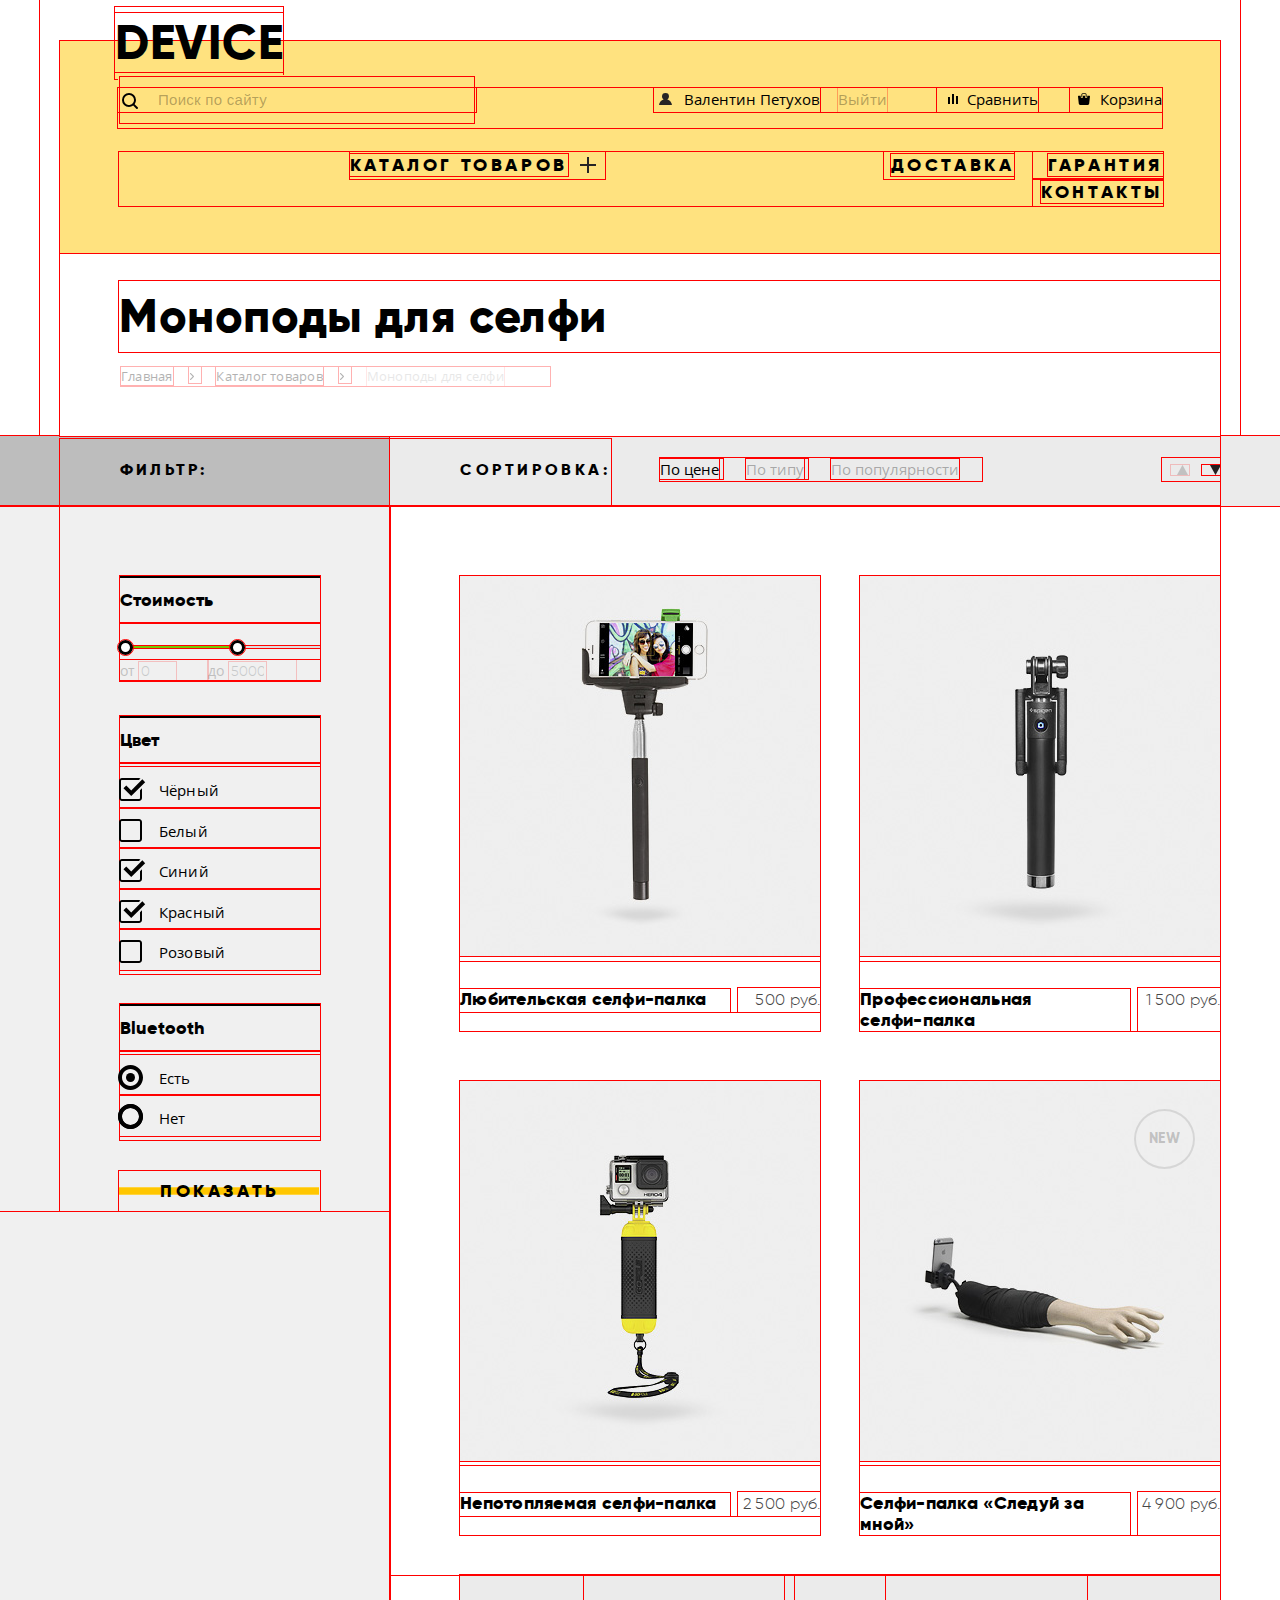
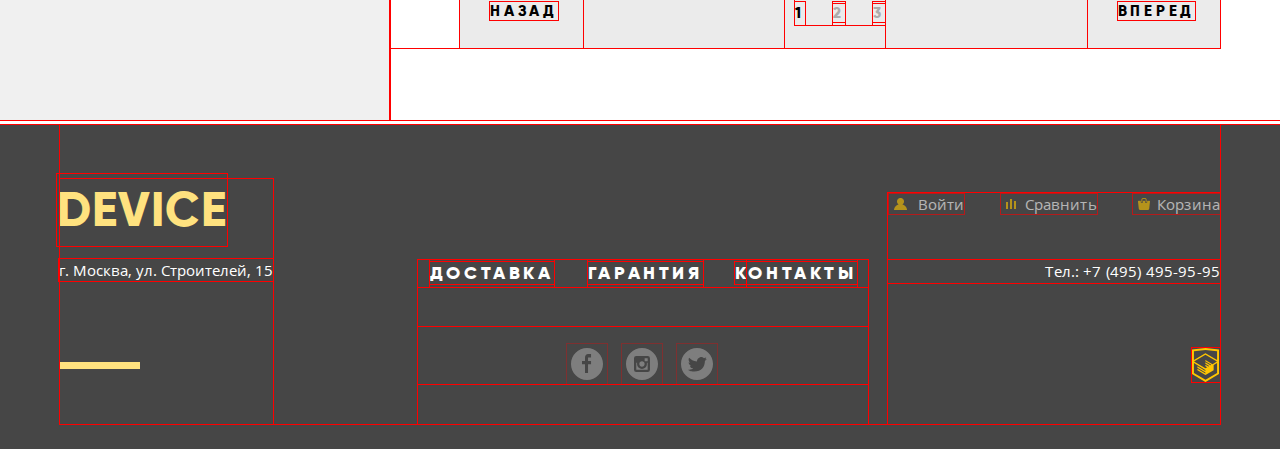
==== commit 51fa3d51: "Переразметил" ====
--- a/catalog.html
+++ b/catalog.html
@@ -80,58 +80,58 @@
       </header>
 
       <main class="main catalog">
+        <aside class="filters">
+          <div class="filter-title">
+            <h2>Фильтр:</h2>
+          </div>
+          <div class="form">
+            <form class="filter-form" action="https://echo.htmlacademy.ru" method="post">
+              <h3>Стоимость</h3>
+              <div class="range-filter">
+                <div class="range-controls">
+                  <div class="scale">
+                    <div class="bar" style="margin-left: 1%; width: 55%"></div>
+                  </div>
+                  <div class="toggle toggle-min"></div>
+                  <div class="toggle toggle-max"></div>
+                </div>
+                <div class="price-controls">
+                  <label class="min-price">от
+                    <input name="min-price" type="text" value="0">
+                  </label>
+                  <label class="max-price">до
+                    <input name="max-price" type="text" value="5000">
+                  </label>
+                </div>
+              </div>
+              <h3>Цвет</h3>
+              <div class="color">
+                <input id="black" type="checkbox" name="black" value="black" checked>
+                <label for="black">Чёрный</label>
+                <input id="white" type="checkbox" name="white" value="white" class="unchecked">
+                <label for="white">Белый</label>
+                <input id="blue" type="checkbox" name="blue" value="blue" checked>
+                <label for="blue">Синий</label>
+                <input id="red" type="checkbox" name="red" value="red" checked>
+                <label for="red">Красный</label>
+                <input id="pink" type="checkbox" name="purple" value="purple" class="unchecked">
+                <label for="pink">Розовый</label>
+              </div>
+              <h3>Bluetooth</h3>
+              <div class="bluetooth">
+                <input id="yes" type="radio" name="bluetooth" value="yes" checked>
+                <label for="yes">Есть</label>
+                <input id="no" type="radio" name="bluetooth" value="no">
+                <label for="no">Нет</label>
+              </div>
+              <button class="btn form-btn" type="submit" formaction="#">Показать</button>
+            </form>
+          </div>
+        </aside>
+
         <div class="inner-container">
-          <aside class="filters">
-            <h2>Фильтр:</h2>
-            <div class="form">
-              <form action="https://echo.htmlacademy.ru" method="post">
-                <h3>Стоимость</h3>
-                <div class="range-filter">
-                  <div class="range-controls">
-                    <div class="scale">
-                      <div class="bar" style="margin-left: 1%; width: 55%"></div>
-                    </div>
-                    <div class="toggle toggle-min"></div>
-                    <div class="toggle toggle-max"></div>
-                  </div>
-                  <div class="price-controls">
-                    <label class="min-price">от
-                      <input name="min-price" type="text" value="0">
-                    </label>
-                    <label class="max-price">до
-                      <input name="max-price" type="text" value="5000">
-                    </label>
-                  </div>
-                </div>
-                <h3>Цвет</h3>
-                <div class="color">
-                  <input id="black" type="checkbox" name="black" value="black" checked>
-                  <label for="black">Чёрный</label>
-                  <input id="white" type="checkbox" name="white" value="white">
-                  <label for="white">Белый</label>
-                  <input id="blue" type="checkbox" name="blue" value="blue" checked>
-                  <label for="blue">Синий</label>
-                  <input id="red" type="checkbox" name="red" value="red" checked>
-                  <label for="red">Красный</label>
-                  <input id="pink" type="checkbox" name="purple" value="purple">
-                  <label for="pink">Розовый</label>
-                </div>
-                <h3>Bluetooth</h3>
-                <div class="bluetooth">
-                  <input id="yes" type="radio" name="bluetooth" value="yes" checked>
-                  <label for="yes">Есть</label>
-                  <input id="no" type="radio" name="bluetooth" value="no">
-                  <label for="no">Нет</label>
-                </div>
-                <button class="form-btn btn" type="submit" formaction="#">Показать</button>
-              </form>
-            </div>
-          </aside>
-        </div>
-
-        <div class="inner-container">
-          <div class="catalog-item">
-            <div class="sorting">
+          <div class="sorting">
+            <div class="sorting-container">
               <h2>Сортировка:</h2>
               <form action="https://echo.htmlacademy.ru" method="post">
                 <label>
@@ -147,10 +147,14 @@
                 </label>
               </form>
               <div class="keys-updown">
-                <a href="#">Up</a>
-                <a href="#">Down</a>
-              </div>
-            </div>
+              <a href="#">Up</a>
+              <a href="#">Down</a>
+            </div>
+            </div>
+
+          </div>
+          <div class="catalog-item">
+
             <div class="items">
               <div class="item">
                 <img src="img/item-1.jpg" width="360" height="380" alt="Любительская селфи-палка">
@@ -158,8 +162,10 @@
                   <a class="to-basket" href="#">В КОРЗИНУ</a>
                   <a class="to-compare" href="#">Добавить к сравнению</a>
                 </div>
-                <a href="#">Любительская селфи-палка</a>
-                <p class="item-price">500 РУБ.</p>
+                <div class="item-description">
+                  <a href="#">Любительская селфи-палка</a>
+                  <p class="item-price">500 РУБ.</p>
+                </div>
               </div>
 
               <div class="item">
@@ -168,9 +174,11 @@
                   <a class="to-basket" href="#">В КОРЗИНУ</a>
                   <a class="to-compare" href="#">Добавить к сравнению</a>
                 </div>
+                <div class="item-description">
                 <a href="#">Профессиональная<br> селфи-палка</a>
                 <p class="item-price">1 500 РУБ.</p>
               </div>
+              </div>
 
               <div class="item">
                 <img src="img/item-3.jpg" width="360" height="380" alt="Непотопляемая селфи-палка">
@@ -178,9 +186,11 @@
                   <a class="to-basket" href="#">В КОРЗИНУ</a>
                   <a class="to-compare" href="#">Добавить к сравнению</a>
                 </div>
+                <div class="item-description">
                 <a href="#">Непотопляемая селфи-палка</a>
                 <p class="item-price">2 500 РУБ.</p>
               </div>
+              </div>
 
               <div class="item new">
                 <img src="img/item-4.jpg" width="360" height="380" alt="Селфи-палка «Следуй за мной»">
@@ -188,8 +198,10 @@
                   <a class="to-basket" href="#">В КОРЗИНУ</a>
                   <a class="to-compare" href="#">Добавить к сравнению</a>
                 </div>
+                <div class="item-description">
                 <a href="#">Селфи-палка «Следуй за мной»</a>
                 <p class="item-price">4 900 РУБ.</p>
+                </div>
               </div>
             </div>
             <ul class="pagination">
--- a/css/style.css
+++ b/css/style.css
@@ -26,9 +26,6 @@
   font-weight: 800;
   font-style: normal;
 }
-
-/* Глобальные к html */
-
 html {
   box-sizing: border-box;
 }
@@ -43,13 +40,9 @@
 .visually-hidden {
   display: none;
 }
-
 img {
   max-width: 100%;
 }
-
-/* Разметка тегов */
-
 body {
   margin: 0;
   display: flex;
@@ -82,9 +75,6 @@
   font-weight: 400;
   color: #464646;
 }
-
-/* Оглашение класcов, для которых нужен шрифт Gilroy */
-
 .popular,
 .footer-services,
 .price-filter-label,
@@ -102,8 +92,13 @@
 .menu-catalog ul,
 .btn,
 .page-name,
-.number {
+.number,
+.item-price {
   font-family: Gilroy, Arial, sans-serif;
+}
+.section-title {
+letter-spacing: 0.01em;
+line-height: 1.25;
 }
 .main-header .container {
   margin-top: 40px;
@@ -119,9 +114,6 @@
 .main-header a:active {
   opacity: 0.3;
 }
-
-/* Start Catalog HEADER*/
-
 .catalog-header .container {
   margin-top: 41px;
   background-color: #ffe27f;/* после - переверстано на флексах*/
@@ -150,7 +142,9 @@
   margin-left: auto;
   width: 508px;
 }
-.cat-for-client .login-client, .cat-for-client .compare, .cat-for-client .basket {
+.cat-for-client .login-client,
+.cat-for-client .compare,
+.cat-for-client .basket {
   padding-left: 30px;
   background-repeat: no-repeat;
 }
@@ -171,9 +165,6 @@
   margin-right: 33px;
   opacity: 0.3;
 }
-
-/* End Catalog Header */
-
 .container {
   width: 1160px;
   margin: 0 20px;
@@ -274,7 +265,7 @@
   margin-left: 26px;
   margin-right: 1px;
   background-image: url(../img/cart.svg);
-  background-position: 4px 3px;
+  background-position: 7px 4px;
 }
 
 .search::placeholder {
@@ -300,7 +291,7 @@
   color: rgba( 0, 0, 0, 0.3);
   letter-spacing: 0.018em;
 }
-.main-nav {/*edited in index*/
+.main-nav {
   display: flex;
   width: 100%;
   margin-left: 59px;
@@ -398,11 +389,19 @@
   border: none;
   background-color: #ffffff;
 }
+.main-index {
+  width: 100%;
+  display: flex;
+  flex-wrap: wrap;
+  justify-content: center;
+  margin-bottom: 30px;
+}
 .main {
   width: 100%;
-  display: flex;
+  display: flex;/*
   flex-wrap: wrap;
   justify-content: center;
+  margin-bottom: 30px;*/
 }
 .main h2 {
   font-size: 47px;
@@ -502,11 +501,20 @@
 .sliders-goods-control:active {
   border-color: rgba(0, 0, 0, 1);
 }
+
 .write-us .btn {
-  z-index: 1;
   margin: 42px 0;
   background: none;
   border: none;
+}
+.form .btn {
+  margin-left: -1px;
+  padding-left: 41px;
+  padding-right: 40px;
+  margin-top: 31px;
+  border:none;
+  background: none;
+  z-index: 0;
 }
 .btn {
   display: inline-block;
@@ -551,7 +559,6 @@
   position: relative;
   margin-bottom: 100px;
 }
-
 .popular a {
   display: inline-block;
   vertical-align: baseline;
@@ -610,13 +617,11 @@
   width: 120px;
 }
 .services-slider {
-
   width: 100%;
   margin-top: 185px;
   background-image: linear-gradient(to bottom, #e6e6e6 90%, #fff 90%);
   margin-bottom: -31px;
 }
-
 .services-slider .container {
   width: 1160px;
   margin: 0 auto;
@@ -658,7 +663,7 @@
   display: inline-block;
   vertical-align: baseline;
   position: relative;
-  min-width: 145px;
+  min-width: 149px;
   padding-left: 11px;
   text-align: center;
   line-height: 40px;
@@ -782,6 +787,9 @@
   margin: 0 20px;
   position: relative;
   margin-top: 79px;
+  margin-bottom: 48px;
+  display: flex;
+  justify-content: space-between;
 }
 .about-devivery .list-item::before {
   position: absolute;
@@ -795,13 +803,13 @@
   background-color: #ffffff;
   border-radius: 50%;
 }
-.about-us {
-  display: inline-block;
-  vertical-align: baseline;
-  width: 41%;
-  padding-right: 118px;
-  padding-top: 4px;
-  padding-left: 0px;
+.about-us {/*
+  display: inline-block;
+  vertical-align: baseline;*/
+  width: 495px;/*
+  padding-right: 93px;*/
+  padding-top: 4px;/*
+  padding-left: 0px;*/
 }
 .about-us:before,
 .contacts:before {
@@ -815,17 +823,17 @@
 .about-us h2,
 .contacts h2 {
   margin-top: 36px;
-  margin-bottom: 39px;
-  margin-left: -2px;
-}
-.about-us .text, .contacts .text {
+  margin-bottom: 37px;
+}
+.about-us .text,
+.contacts .text {
   margin-top: 30px;
   letter-spacing: 0.001em;
   line-height: 30px;
 }
 .about-us ul {
   padding: 0;
-  margin-top: 36px;
+  margin-top: 66px;
   font-size: 16px;
   font-weight: 900;
 }
@@ -842,18 +850,14 @@
 }
 .contacts {
   padding-top: 4px;
-  padding-left: 2px;
-  padding-bottom: 40px;
-  display: inline-block;
-  width: 559px;
-  vertical-align: top;
+  width: 560px;
+
 }
 .contacts .map {
   display: inline-block;
   vertical-align: baseline;
   margin-top: 39px;
-  margin-right: -1px;
-  margin-bottom: 20px;
+  margin-bottom: 19px;
 }
 .contacts .btn {
   margin-top: 45px;
@@ -871,12 +875,16 @@
   margin-left: -480px;
   box-shadow: 0 10px 20px 5px rgba(0, 0, 0, 0.5);
 }
-
-.map-show, .write-us-show {
+.popup-form {
+  display: flex;
+  justify-content: space-between;
+  flex-wrap: wrap;
+}
+.map-show,
+.write-us-show {
   display: block;
   animation: cartoon 1.5s;
 }
-
 .modal-error {
 animation: shake 0.6s;
 }
@@ -889,16 +897,18 @@
   font-size: 0;
 }
 .write-us label {
-  width: 360px;
-  display: inline-block;
-  vertical-align: baseline;
+
   font-family: Gilroy, Arial, sans-serif;
   font-size: 18px;
   font-weight: 900;
 }
+.in-popup-form {
+  width: 360px;
+}
+/*
 .write-us label:first-child {
   margin-right: 39px;
-}
+}*/
 .write-us p {
   margin-top: 40px;
   font-family: Gilroy, Arial, sans-serif;
@@ -926,11 +936,9 @@
   background-color: #fff;
   outline-color: #e5e5e5;
 }
-
 .input-error{
 background-color: #e5e5e5;
 }
-
 .write-us input {
   width: 340px;
 }
@@ -940,7 +948,6 @@
   height: 155px;
   color: rgba(0, 0, 0, 0.4);
 }
-
 .big-map iframe {
   background-color: #ebebeb;
   background-image: url(../img/big_map.jpg);
@@ -998,12 +1005,10 @@
   margin-left: -1px;
   letter-spacing: 0.001em;
 }
-
 .footer-login {
   margin-top: 14px;
   width: 332px;
   text-align: right;
-
 }
 .icon-academy {
   display: inline-block;
@@ -1059,9 +1064,8 @@
 }
 .footer-social {
   margin: 40px 0;
-  padding-right: 20px;
-}
-
+  padding-right: 13px;
+}
 .footer-social a:hover {
   opacity: 1;
 }
@@ -1076,17 +1080,7 @@
   background-image: url(../img/spritesheet.png);
   background-position: -78px -547px;
 }
-.form .btn {
-  margin-left: -1px;
-  padding-left: 41px;
-  padding-right: 40px;
-}
-.sorting form {
-  display: inline-block;
-  vertical-align: baseline;
-}
 
-/* FOOTER!!! */
 .main-footer .container {
   display: flex;
   justify-content: space-between;
@@ -1096,18 +1090,15 @@
   padding-top: 54px;
   color: #fff;
 }
-
 .main-footer {
-  margin-top: 41px;
+  margin-top: 5px;
   width: 100%;
   background-color: #464646;
-  height: 324px;
-}
-
+  min-height: 324px;
+}
 .main-footer a:active {
   opacity: 0.3;
 }
-
 .footer-logo {
   position: relative;
   text-align: left;
@@ -1155,7 +1146,6 @@
   display: inline-block;
   vertical-align: baseline;
   margin-top: 0px;
-
   font-family: Gilroy, Arial, sans-serif;
   font-weight: 900;
   font-size: 48px;
@@ -1233,13 +1223,9 @@
   background-image: url(../img/twitter.svg);
   background-position: 4px 4px;
 }
-  /* END FOOTER!!! */
-
-  /* Навигация по стр (бредкрамбс и пагинация) */
-
 .breadcrumbs-start {
   width: 100%;
-  padding-left: 0px;
+  padding-left: 2px;
   padding-top: 0px;
   background-color: #ffffff;
   letter-spacing: 0.04em;
@@ -1273,22 +1259,22 @@
   background-position: -165px -193px;
   background-repeat: no-repeat;
 }
-
-
 .pagination {
   display: flex;
   justify-content: space-between;
   background-color: #ebebeb;
-  width: 758px;
+  width: 760px;
   font-family: Gilroy, Arial, sans-serif;
   text-transform: uppercase;
   letter-spacing: 0.25em;
   font-weight: 800;
-  margin-left: 75px;
-  margin-bottom: 40px;
-}
-.pagination-moove{
+  margin-left: 70px;
+  margin-left: 70px;
+  margin-bottom: 72px;
+}
+.pagination-moove {
   padding: 25px;
+  padding-left: 30px;
 }
 .pagination-moove:hover {
   background-color: #d9d9d9;
@@ -1297,11 +1283,11 @@
   color: #acacac;
 }
 .pagination-pages {
-  padding: 25px;
+  padding-top: 27px;
   display: flex;
   justify-content: space-between;
   width: 90px;
-  margin-left: 6px;
+  margin-left: 10px;
 }
 .pagination-pages a{
   color: #acacac;
@@ -1309,34 +1295,34 @@
 .pagination-active {
   color: #000;
 }
-
-      /* Конец навигации по стр (бредкрамбс и пагинация) */
-
-.inner-container {
+.inner-container {/*
   flex-grow: 1;
-  margin-bottom: -5px;
+  margin-bottom: -35px;
   padding-left: 20px;
   background-image: linear-gradient(to bottom, #dbdbdb 70px, #f0f0f0 70px);
   text-align: right;
-}
-.inner-container:last-child {
   padding-left: 0;
   padding-right: 20px;
   background-image: linear-gradient(to bottom, #ebebeb 70px, #ffffff 70px);
-  text-align: left;
-}
-aside.filters {
-  width: 326px;
-  display: inline-block;
-  vertical-align: top;
-
-}
-.filters h2 {
-  display: inline-block;
-  text-align: right;
-  padding-right: 180px;
+  text-align: left;*/
+  width: calc(50% + 250px);
+}
+.filters {/*
+  flex-grow: 1;
+  padding-left: 20px;*/
+  width: calc(50% - 250px);
+  background-color: #f0f0f0;/*
+  display: flex;
+  align-items: flex-end;
+  flex-direction: column;*/
+}
+.filters h2 {/*
+  display: inline-block;
+  text-align: right;*/
+  padding-left: 60px;
   padding-top: 7px;
-  padding-bottom: 7px;
+  padding-bottom: 12px;
+  width: 270px;
   font-family: Gilroy, Arial, sans-serif;
   font-weight: 900;
   font-size: 16px;
@@ -1344,26 +1330,30 @@
   line-height: 48px;
   letter-spacing: 0.2em;
 }
-
+.filter-title {
+  background-color: #bdbdbd;
+  display: flex;
+  justify-content: flex-end;
+}
+.form .filter-form {
+  padding-left: 60px;
+  padding-right: 70px;
+  padding-top: 40px;
+  width: 200px;
+}
 .form {
-  display: inline-block;
-  width: 201px;
-  text-align: left;
-  padding-right: 68px;
-  padding-top: 45px;
+  display: flex;
+  justify-content: flex-end;
 }
 .form h3 {
   margin-top: 30px;
   margin-bottom: 0;
-  padding: 10px 0;
+  padding: 9px 0 10px;
   border-top: 2px solid #000;
   font-size: 18px;
   line-height: 26px;
   font-weight: 900;
 }
-
-/*  Start Range filter  */
-
 .range-filter {
   width: 100%;
 }
@@ -1408,7 +1398,8 @@
 }
 .price-controls {
   font-size: 0;
-  margin-top: -15px;
+  margin-top: -20px;
+  margin-bottom: 35px;
 }
 .price-controls label {
   font-size: 14px;
@@ -1417,17 +1408,14 @@
   width: 44%;
   opacity: 0.2;
 }
-.price-controls input {/*
-  font-family: Gilroy, Arial, sans-serif; color: #f000;*/
+.price-controls input {
+  font-family: Gilroy, Arial, sans-serif;
   font-size: 14px;
   width: 33px;
   color: #283136;
   border: none;
   background: #f1f1f1;
 }
-
-/*  End Range filter  */
-
 .color,
 .bluetooth {
   position: relative;
@@ -1442,23 +1430,21 @@
   padding-bottom: 6px;
   padding-left: 39px;
 }
+
 .color label:before {
   content: "";
   position: absolute;
-  width: 23px;
-  height: 23px;
+  width: 27px;
+  height: 24px;
   left: -1px;
   margin-top: -2px;
-  background-color: #dcdcdc;
-  border: 1px solid transparent;
-  border-radius: 10%;
-
-}
-.color label:hover::before {
-  background-color: #cfcfcf;
-}
-.color label:active::before {
-  background-color: #c5c5c5;
+}
+.color label:hover,
+.bluetooth label:hover {
+  opacity: 0.6;
+}
+.color label:active {
+  opacity: 1;
 }
 .color input,
 .bluetooth input {
@@ -1469,89 +1455,125 @@
   content: "";
   background-image: url(../img/checkbox-on.svg);
   background-repeat: no-repeat;
-  background-position: -1px 0px;
-  position: absolute;
-  width: 26px;
-  height: 22px;
-  left: 0px;
+  background-position: 0px 0px;
+  position: absolute;
+  width: 27px;
+  height: 23px;
+  left: -1px;
   margin-top: -1px;
 }
+.color input + label:after {
+  content: "";
+  background-image: url(../img/checkbox-off.svg);
+  background-repeat: no-repeat;
+  background-position: 0px 0px;
+  position: absolute;
+  width: 27px;
+  height: 23px;
+  left: -1px;
+  margin-top: -1px;
+}/*
+.color input:checked:active + label:active {
+  content: "";
+  background-image: url(../img/checkbox-off.svg);
+  background-repeat: no-repeat;
+  background-position: 0px 0px;
+  position: absolute;
+  width: 27px;
+  height: 23px;
+  left: -1px;
+  margin-top: -1px;
+}
+.color input:active + label:active {
+  content: "";
+  background-image: url(../img/checkbox-on.svg);
+  background-repeat: no-repeat;
+  background-position: 0px 0px;
+  position: absolute;
+  width: 27px;
+  height: 23px;
+  left: -1px;
+  margin-top: -1px;
+}*/
 .bluetooth input {
   width: 20px;
   height: 20px;
   margin-right: 14px;
 }
-.bluetooth label {
-  padding-left: 39px;
-}
 .bluetooth label:before {
   content: "";
   position: absolute;
-  width: 24px;
-  height: 24px;
+  width: 24px;/*25*/
+  height: 24px;/*28*//*
+  top: 14px;*/
   left: -1px;
-  margin-top: -4px;/*
-  border: 2px solid #c7c7c7;*/
-  border-radius: 50%;
-}
-.bluetooth label:hover::before {
-  border-color: #bdbdbd;
 }
 .bluetooth label:active::before {
   border-color: #aeaeae;
+  background-image: url(../img/radio-off.svg);
+  background-repeat: no-repeat;
+  background-position: 0px -1px;
+}
+.bluetooth input:checked + label:after {
+  content: "";
+  position: absolute;
+  width: 25px;
+  height: 28px;
+  top: 14px;
+  left: -2px;
   background-image: url(../img/radio-on.svg);
+  background-repeat: no-repeat;
   background-position: 0px 0px;
-}
-.bluetooth input:checked + label:after {
-  content: "";
-  position: absolute;
-  width: 5px;
-  height: 5px;
-  left: 6px;
-  margin-top: 11px;
+}/*
+.bluetooth label:after {
+  content: "";
+  position: absolute;
+  width: 25px;
+  height: 28px;
+  top: 14px;
+  left: 2px;
+}*/
+.bluetooth label:active::before {
+  background-image: url(../img/radio-on.svg);
+  background-repeat: no-repeat;
+  background-position: .px 0px;
+}
+.bluetooth input + label:before {
+  content: "";
+  position: absolute;
+  width: 25px;
+  height: 28px;
+  top: 53px;
+  left: -2px;
   background-image: url(../img/radio-off.svg);
-  background-position: 0px 0px;/*
-  border: 2px solid #000;*/
-  border-radius: 50%;
-}
-.form .btn {
-  margin-left: -1px;
-  padding-left: 41px;
-  padding-right: 40px;
-  border:none;
-  outline: none;
+  background-repeat: no-repeat;
+  background-position: 0px 0px;
 }
 .catalog-item {
-  width: 833px;
-  display: flex;
-  align-self: flex-start;
-  flex-wrap: wrap;
+  width: 830px;
 
-  margin-right: auto;
 }
 .sorting {
-  width: 100%;
-  display: inline-block;
-  vertical-align: baseline;
-  margin-right: auto;
-  align-self: flex-start;
+  background-color: #ebebeb;
 }
 .sorting h2 {
-  line-height: 48px;
-  display: inline-block;
-  vertical-align: baseline;
-  padding-left: 73px;
-  padding-right: 46px;
-  padding-top: 7px;
-  padding-bottom: 7px;
+  padding-left: 70px;/*
+  padding-right: 46px;*/
+  padding-top: 3px;
+  padding-bottom: 8px;
   font-weight: 900;
   font-size: 16px;
   text-transform: uppercase;
   letter-spacing: 0.225em;
 }
-.sorting form {
-  display: inline-block;
-  vertical-align: baseline;
+.sorting-container {
+  width: 830px;
+  display: flex;
+  justify-content: space-between;
+  align-items: baseline;
+}
+.sorting-container form {
+   margin-right: 130px;
 }
 .sorting label {
   margin-right: 23px;
@@ -1572,63 +1594,65 @@
   color: rgba(0, 0, 0, 1);
 }
 .sorting .keys-updown {
+
+}
+.keys-updown a {
   display: inline-block;
   vertical-align: top;
-  margin-top: -34px;
-  margin-left: 770px;
-  font-size: 0;
-}
-.keys-updown a {
-  display: inline-block;
-  vertical-align: baseline;
   width: 18px;
   height: 10px;
-  margin-left: 13px;
+  margin-left: 9px;
   background-image: url(../img/icon-up-dir_active.png);
-  background-position: 7px 0px;
+  background-position: 6px 0px;
   background-repeat: no-repeat;
   font-size: 0;
   opacity: 0.2;
-}
-.keys-updown a:hover {
+  margin-top: 7px;
+}
+.keys-updown a:hover,
+.keys-updown a:last-child {
   opacity: 0.4;
 }
 .keys-updown a:active {
   opacity: 1;
 }
 .keys-updown a:last-child {
-  background-image: url(../img/spritesheet.png);
-  background-position: -113px -673px;
+  background-image: url(../img/icon-down-dir_active.png);
+  background-position: 8px 0px;
   opacity: 1;
 }
 .items {
-  padding-top: 43px;
-  padding-left: 36px;
-  vertical-align: top;
+  padding-top: 20px;
+  padding-left: 70px;
+  padding-bottom: 40px;
+  display: flex;
+  flex-wrap: wrap;
+  justify-content: space-between;
 }
 .item {
   position: relative;
-  display: inline-block;
-  vertical-align: top;
-  margin-left: 36px;
-  margin-bottom: 40px;
-  margin-top: 10px;
-  font-size: 0;
+  margin-top: 50px;
+  width: 360px;
 }
 .item:hover .item-hover {
   display: block;
+}
+.item-description {
+  display: flex;
+  justify-content: space-between;
+  padding-top: 27px;
 }
 .new:before{
   content: "NEW";
   display: block;
   position: absolute;
-  right: 27px;
-  top: 29px;
-  width: 56px;
-  height: 42px;
+  right: 25px;
+  top: 28px;
+  width: 57px;
+  height: 39px;
   border: 2px solid rgba(0,0,0,0.1);
   border-radius: 50%;
-  padding-top: 14px;
+  padding-top: 17px;
   text-align: center;
   color: rgba(0,0,0,0.2);
   font-family: Gilroy, Arial, sans-serif;
@@ -1636,7 +1660,6 @@
   font-size: 14px;
   text-transform: uppercase;
 }
-
 .item .item-hover {
   display: none;
   position: absolute;
@@ -1687,11 +1710,11 @@
 .item .to-compare:active {
   color: rgba( 0, 0, 0, 0.2);
 }
-.item img {
+.item-description img {
   display: block;
   padding-bottom: 34px;
 }
-.item > a {
+.item-description > a {
   display: inline-block;
   vertical-align: top;
   width: 270px;
@@ -1765,6 +1788,4 @@
 .pages a:active {
   color: rgba(0, 0, 0, 1);
 }
-* {
-  outline: 1px solid red;
-}
+* {outline: 1px solid red;}
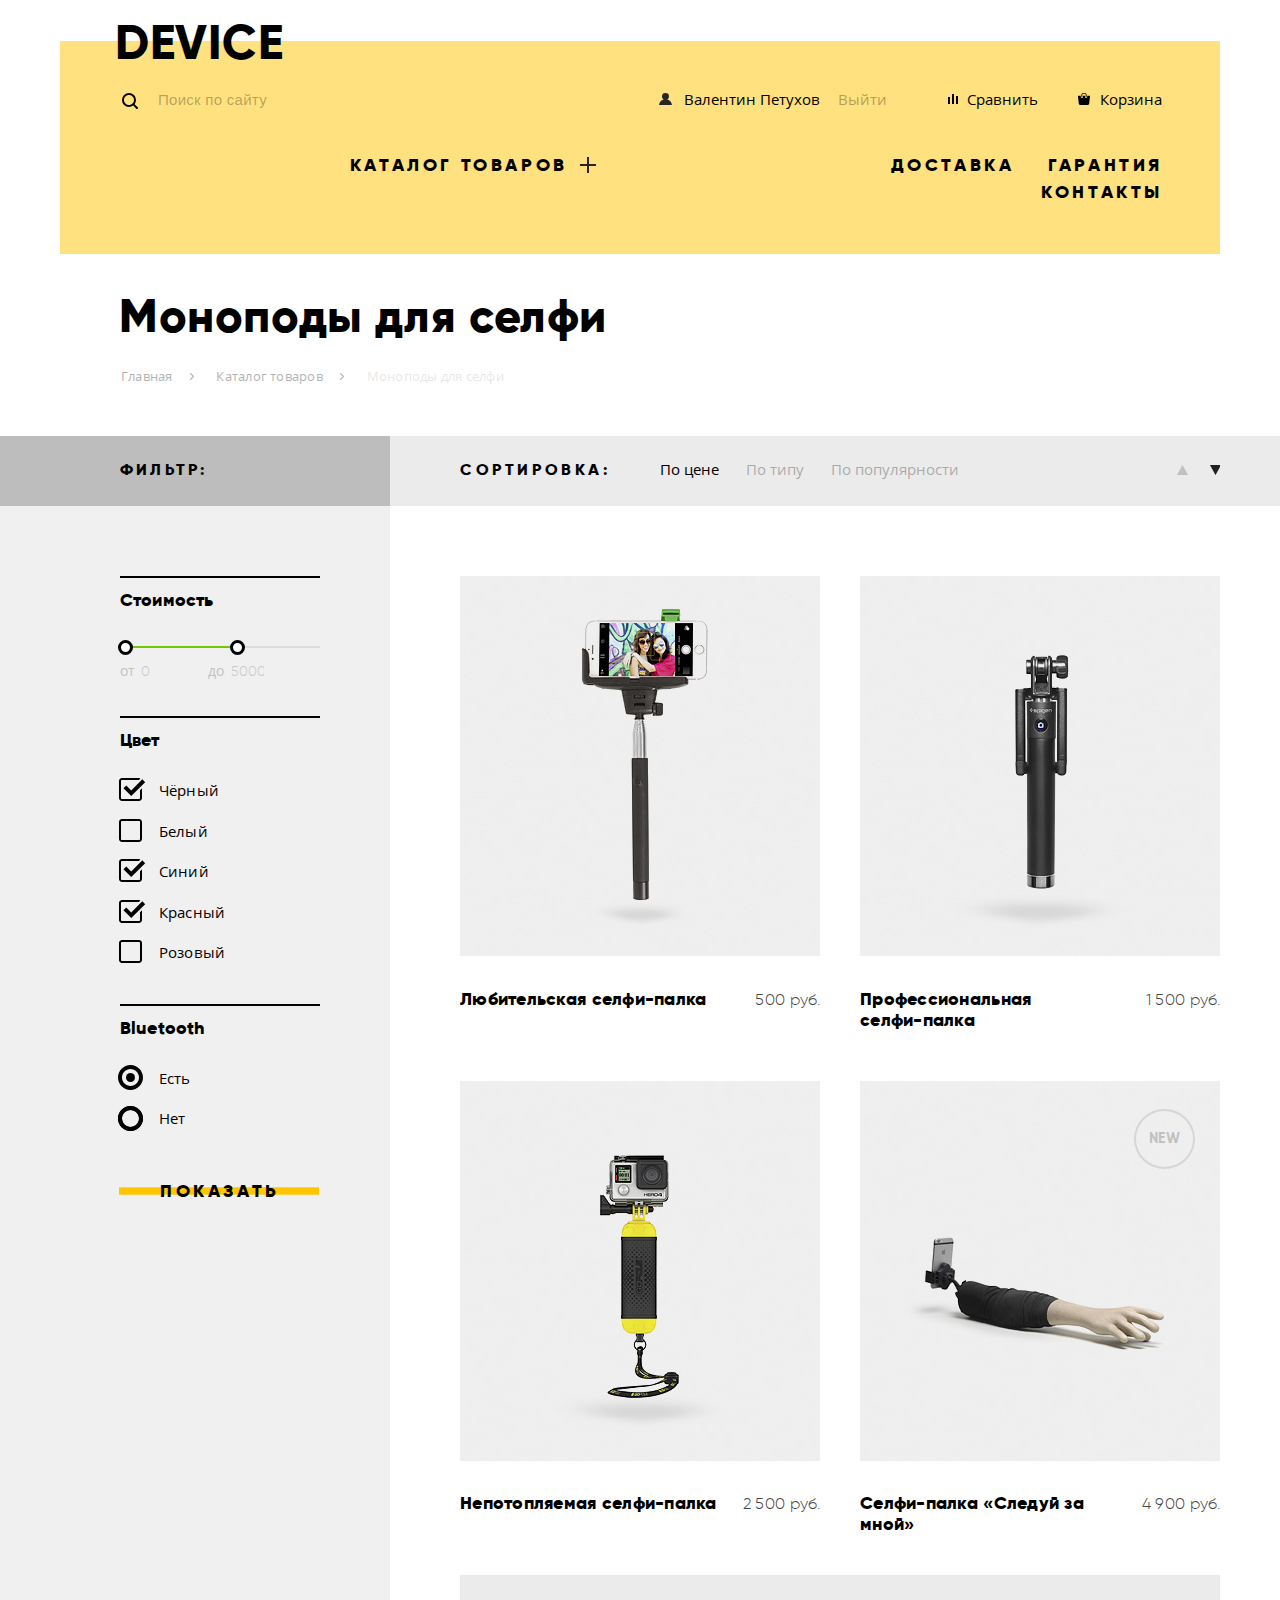
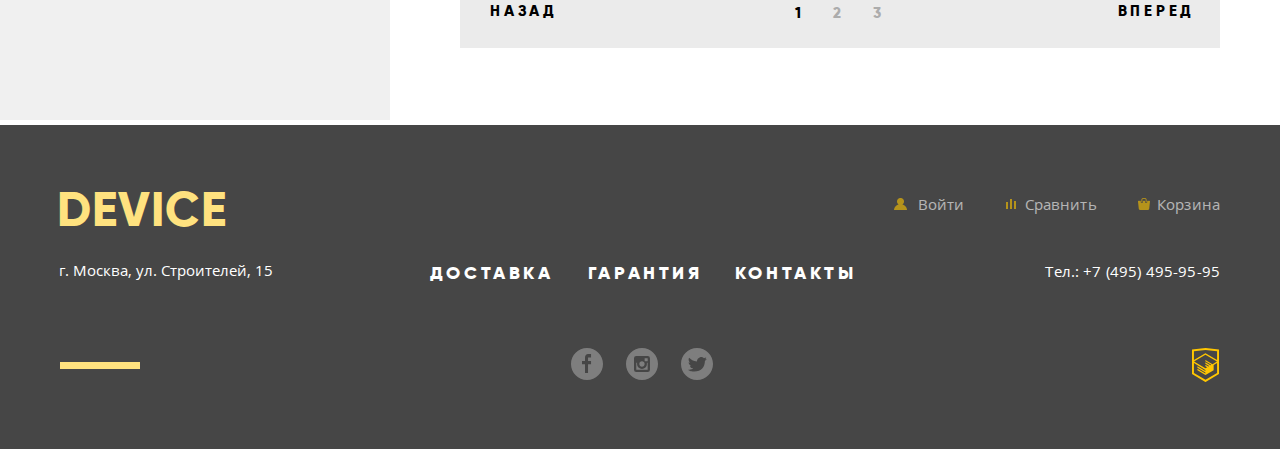
==== commit f42783ca: "Готово для 2-й проверки" ====
--- a/catalog.html
+++ b/catalog.html
@@ -3,7 +3,7 @@
   <head>
     <meta charset="UTF-8">
     <link href="css/normalize.css" rel="stylesheet">
-    <link href="css/style.css" rel="stylesheet">
+    <link href="css/style.min.css" rel="stylesheet">
     <title>HTML Academy: Девайс-Каталог</title>
     <meta name="format-detection" content="telephone=no">
     <meta name="SKYPE_TOOLBAR" content="SKYPE_TOOLBAR_PARSER_COMPATIBLE">
--- a/css/style.min.css
+++ b/css/style.min.css
@@ -0,0 +1 @@
+a,body{color:#000}@font-face{font-family:"Open Sans";src:local("Open Sans Light"),local("OpenSans-Light"),url(../fonts/opensanslight.woff) format("woff"),url(../fonts/opensanslight.woff2) format("woff2");font-weight:300;font-style:normal}@font-face{font-family:"Open Sans";src:local("Open Sans"),local("OpenSans"),url(../fonts/opensans.woff) format("woff"),url(../fonts/opensans.woff2) format("woff2");font-weight:400;font-style:normal}@font-face{font-family:Gilroy;src:local("Gilroy Light"),local("Gilroy-Light"),url(../fonts/gilroylight.woff) format("woff"),url(../fonts/gilroylight.woff2) format("woff2");font-weight:300;font-style:normal}@font-face{font-family:Gilroy;src:local("Gilroy ExtraBold"),local("Gilroy-ExtraBold"),url(../fonts/gilroyextrabold.woff) format("woff"),url(../fonts/gilroyextrabold.woff2) format("woff2");font-weight:800;font-style:normal}html{-webkit-box-sizing:border-box;box-sizing:border-box}.clearfix::after{content:"";display:table;clear:both}.content-box-component{-webkit-box-sizing:content-box;box-sizing:content-box}.visually-hidden{display:none}.main-header .container,body{display:-webkit-box;display:-ms-flexbox}img{max-width:100%}body{margin:0;display:flex;-webkit-box-pack:center;-ms-flex-pack:center;justify-content:center;-ms-flex-wrap:wrap;flex-wrap:wrap;min-width:1200px;background-color:#fff;font-family:"Open Sans",Arial,sans-serif;font-size:15px;line-height:1.5;font-weight:400;letter-spacing:.01em}a{text-decoration:none}.page-name{letter-spacing:.013em;margin:27px 0 15px 60px}.catalog h2,.page-name,.section-title{font-size:47px;font-weight:800}.text{font-weight:400;color:#464646}.about-us ul,.btn,.catalog h2,.catalog h3,.catalog-header h1,.footer-services,.item-price,.logo,.logo-footer,.main-nav,.menu-catalog ul,.number,.page-name,.popular,.popup-write-to-us label,.price-filter-input,.price-filter-label,.section-title,.slide td{font-family:Gilroy,Arial,sans-serif}.section-title{letter-spacing:.01em;line-height:1.25}.main-header .container{margin-top:40px;background-color:#ffe27f;position:relative;display:flex;-ms-flex-wrap:wrap;flex-wrap:wrap;-webkit-box-pack:justify;-ms-flex-pack:justify;justify-content:space-between}.main-header a:hover{opacity:.6}.main-header a:active{opacity:.3}.catalog-header .container{margin-top:41px;background-color:#ffe27f;position:relative;display:-webkit-box;display:-ms-flexbox;display:flex;-ms-flex-wrap:wrap;flex-wrap:wrap;-webkit-box-pack:justify;-ms-flex-pack:justify;justify-content:space-between}.catalog-header a:hover{opacity:.6}.catalog-header a:active,.logout,.popular-img:active img{opacity:.3}.catalog-header .logo{top:-34px;margin-left:55px}.page-name{margin-left:57px}.cat-for-client{letter-spacing:.001em;display:-webkit-box;display:-ms-flexbox;display:flex;-webkit-box-pack:justify;-ms-flex-pack:justify;justify-content:space-between;margin-left:auto;width:508px}.container,.sliders-goods{width:1160px;position:relative}.cat-for-client .basket,.cat-for-client .compare,.cat-for-client .login-client{padding-left:30px;background-repeat:no-repeat}.cat-for-client .login-client{background-image:url(../img/user.svg);background-position:5px 5px}.cat-for-client .compare{margin-right:14px;background-image:url(../img/compare.svg);background-position:11px 6px}.cat-for-client .basket{background-image:url(../img/cart.svg);background-position:8px 5px}.logout{margin-right:33px}.container{margin:0 20px}.sliders-goods-controls{position:absolute;right:-3px;top:-4px;width:117px;height:10px;font-size:0;letter-spacing:0;text-align:center;z-index:2}.services-slider{margin:0 auto;position:relative;top:-100px;padding-left:2px}.main-navigation input:focus{color:#000;border-bottom:2px solid #000;outline:0}.client-menu{display:-webkit-box;display:-ms-flexbox;display:flex;position:relative;margin-left:5%;margin-right:5%;height:24px;padding-bottom:16px;margin-top:-25px;width:1100px}.client-menu .search-btn{visibility:hidden;display:inline-block;vertical-align:baseline;position:absolute;left:356px;bottom:4px;width:85px;height:49px;background-color:transparent;background-image:none;border:2px solid #000;padding-left:4px}.main-index,.main-nav{display:-webkit-box;display:-ms-flexbox}.client-menu input:focus{color:rgba(0,0,0,1);border-bottom:2px solid #000;outline:0}.client-menu .search-btn:hover{background-color:#000;color:#fff}.menu-catalog,.search{background-color:#ffe27f}.client-menu .search-btn:active{color:rgba(255,255,255,.5);visibility:visible}.search:focus~.search-btn{visibility:visible}.for-client .basket,.for-client .compare,.for-client .login{margin-right:2px;padding-left:30px;background-repeat:no-repeat}.for-client .login{margin-left:179px;padding-right:32px;max-width:50px;padding-left:30px;-o-text-overflow:clip;text-overflow:clip;background-image:url(../img/user.svg);background-position:4px 4px}.for-client{letter-spacing:.001em;-webkit-box-pack:justify;-ms-flex-pack:justify;justify-content:space-between}.for-client .compare{margin-left:168px;background-image:url(../img/compare.svg);background-position:11px 6px}.for-client .basket{margin-left:26px;margin-right:1px;background-image:url(../img/cart.svg);background-position:7px 4px}.search::-webkit-input-placeholder{color:rgba(0,0,0,.3)}.search:-ms-input-placeholder{color:rgba(0,0,0,.3)}.search::-ms-input-placeholder{color:rgba(0,0,0,.3)}.search::placeholder{color:rgba(0,0,0,.3)}.search:hover::-webkit-input-placeholder{color:rgba(0,0,0,.6)}.search:hover:-ms-input-placeholder{color:rgba(0,0,0,.6)}.search:hover::-ms-input-placeholder{color:rgba(0,0,0,.6)}.search:hover::placeholder{color:rgba(0,0,0,.6)}.search:focus::-webkit-input-placeholder{color:rgba(0,0,0,1)}.search:focus:-ms-input-placeholder{color:rgba(0,0,0,1)}.search:focus::-ms-input-placeholder{color:rgba(0,0,0,1)}.search:focus::placeholder{color:rgba(0,0,0,1)}.search{width:358px;height:50px;font-size:15px;padding-left:40px;margin-top:-14px;border:none;background-image:url(../img/search.svg);background-repeat:no-repeat;background-position:4px 18px;color:rgba(0,0,0,.3);letter-spacing:.018em}.main-nav{display:flex;width:100%;font-weight:900;font-size:18px;color:#000;text-transform:uppercase;letter-spacing:.2em;margin:24px 57px 48px 59px}.first-name:hover .menu-catalog,.level>li,.menu-catalog:hover{display:inline-block;vertical-align:baseline}.first-name:after,.menu-catalog{position:absolute;font-weight:300}.level{text-align:right;padding-left:0}.level>li{width:130px;background-position:230px 5px;background-image:url(../img/plus.svg);background-repeat:no-repeat;color:#aaa}.level>li:first-child{margin-right:271px;width:255px;text-align:left}.level>li:nth-child(3){margin-left:10px}.level>li:last-child{margin-left:93px}.first-name:after{padding-left:10px;font-size:38px;cursor:pointer;color:rgba(0,0,0,.3)}.first-name:hover:after,.new:before{color:rgba(0,0,0,.2)}.first-name:active:after{color:rgba(0,0,0,.1)}.menu-catalog{display:none;width:1145px;top:139px;left:0;padding-top:39px;padding-left:15px;padding-bottom:12px;z-index:10;font-size:15px;text-transform:none}.menu-catalog ul{display:inline-block;list-style:none;vertical-align:top;margin-left:45px;margin-right:7px;letter-spacing:.001em}.menu-catalog li{padding-top:9px;padding-bottom:5px}.marker{width:100%;height:113px}.marker hr{width:100px;height:7px;margin-left:600px;margin-top:39px;border:none;background-color:#fff}.main-index{width:100%;display:flex;-ms-flex-wrap:wrap;flex-wrap:wrap;-webkit-box-pack:center;-ms-flex-pack:center;justify-content:center;margin-bottom:30px}.main{width:100%;display:-webkit-box;display:-ms-flexbox;display:flex}.main h2{font-size:47px;line-height:56px;font-weight:900;margin:3px 0 0}.slide-1 img{padding-left:89px;margin-top:-111px;position:relative}.slide-img{display:block;width:600px}.slide{display:-webkit-box;display:-ms-flexbox;display:flex}.slide-2,.slide-3{display:none}.slide-description{display:inline-block;vertical-align:top;margin-top:-35px;opacity:.999;width:560px;height:415px}.btn,.popular a,.slider-buttons,.sliders-goods-control{vertical-align:baseline}.slide-description .text{padding-top:19px;line-height:30px;width:500px;margin-bottom:43px;letter-spacing:.001em}.btn,.services-slider label{font-family:Gilroy,Arial,sans-serif;letter-spacing:.2em;text-transform:uppercase}.number{position:absolute;right:56px;top:-110px;width:175px;font-size:180px;font-weight:900;line-height:150px;color:#fff}.slide-description .btn{margin-left:1px}.slide-description table{margin-top:45px;margin-left:0;table-layout:fixed;width:455px;text-align:left}.slide-description td{font-size:36px;line-height:58px}.slide-description td:nth-child(2){width:140px}.slide-description th{font-size:13px;line-height:16px;padding-top:4px}.btn,.popular span,.services-slider label{font-size:18px;font-weight:900}.slider-buttons{display:inline-block;position:absolute;right:0;margin-right:72px;margin-top:-160px}.slider-buttons .sliders-goods-control-input{display:none}.btn,.btn:before{display:inline-block}.sliders-goods-control{margin:0 10px;display:inline-block;width:4px;height:4px;border-radius:50%;border:4px solid rgba(0,0,0,.3);background-color:#fff}.sliders-goods-control:hover{border-color:rgba(0,0,0,.4)}.sliders-goods-control:active{border-color:rgba(0,0,0,1)}.form .btn,.write-us .btn{border:none;background:0 0}.write-us .btn{margin:42px 0}.form .btn{margin-left:-1px;padding-left:41px;padding-right:40px;margin-top:31px;z-index:0}.btn:before,.btn:hover{background-color:#ffc600}.btn{padding:0 42px;position:relative;line-height:40px;color:#000}.btn:before,.services-slider span::before{content:"";position:absolute}.btn:before{height:6px;top:16px;right:1px;left:0;border-top:1px solid #ffd43e;border-bottom:1px solid #ffd43e;z-index:-1}.btn:active{color:#f7e184;background-color:#000}.popular{display:-webkit-box;display:-ms-flexbox;display:flex;-ms-flex-wrap:wrap-reverse;flex-wrap:wrap-reverse;-webkit-box-pack:justify;-ms-flex-pack:justify;justify-content:space-between;width:1160px;margin:102px 20px 100px;position:relative}.popular a{display:inline-block;width:160px}.logotype-popular,.popular-img{display:-webkit-box;display:-ms-flexbox}.popular a:nth-child(1) img{margin-top:-10px}.popular a:nth-child(2) img{margin-left:2px;margin-top:2px}.popular a:nth-child(3) img{margin-top:2px;margin-left:1px}.popular a:nth-child(4) img{margin-top:6px;margin-left:6px}.popular a:nth-child(5) img{margin-top:10px;margin-left:0}.popular a:nth-child(6) img{margin-top:6px;margin-left:5px}.popular-img{display:flex;-webkit-box-pack:center;-ms-flex-pack:center;justify-content:center;-webkit-box-align:center;-ms-flex-align:center;align-items:center;width:160px;height:160px;background-color:#ffe27f;margin-bottom:34px}.popular-img:hover{background-color:#ffc600}.down-flex div{-webkit-box-align:end;-ms-flex-align:end;align-items:flex-end}.popular span{display:inline-block;color:#000;line-height:21px;vertical-align:top}.down-flex span{width:120px}.services-slider{width:100%;margin-top:185px;background-image:-webkit-gradient(linear,left top,left bottom,color-stop(90%,#e6e6e6),color-stop(90%,#fff));background-image:-webkit-linear-gradient(top,#e6e6e6 90%,#fff 90%);background-image:-o-linear-gradient(top,#e6e6e6 90%,#fff 90%);background-image:linear-gradient(to bottom,#e6e6e6 90%,#fff 90%);margin-bottom:-31px}.services-slider .container{width:1160px;margin:0 auto;position:relative;top:-100px;padding-left:2px}.services-slider input{display:none}.services-slider .slides{display:inline-block;vertical-align:top;border-right:7px solid #000;min-width:279px;padding-top:80px;padding-bottom:47px;margin-left:-5px}.services-slider .active{background-color:#000;color:#f7e184;width:279px}.services-slider .active ::before{display:none}.services-slider label{display:block;margin-bottom:24px;color:#000}.service-item,.services-slider span{display:inline-block;vertical-align:baseline}.services-slider span{position:relative;min-width:149px;padding-left:11px;text-align:center;line-height:40px;cursor:pointer;z-index:0}.services-slider span::before{height:8px;left:2px;right:0;top:16px;background-color:#ffc600;z-index:-1}.credit:after,.delivery:after,.warranty:after{position:absolute;top:85px;right:67px;background-image:url(../img/spritesheet.png);background-repeat:no-repeat}.services-slider span:hover{background-color:#ffc600}.services-slider span:active{color:#f7e184;background-color:#000;width:268px}.services-slider span:active::before{content:none}.about-devivery .list-item::before,.about-us:before,.btn-close:after,.btn-close:before,.contacts:before,.credit:after,.delivery:after,.warranty:after{content:""}.service-item{max-width:472px;padding-top:66px;padding-right:220px;margin-left:113px;letter-spacing:.019em}.delivery:after{width:136px;height:164px;background-position:-7px -390px}.warranty:after{width:171px;height:195px;background-position:-5px 0}.credit:after{width:156px;height:188px;background-position:-5px -199px}.service-item h2{padding-bottom:27px;padding-left:1px;letter-spacing:.02em}.about-us .text,.contacts .text,.delivery .text{letter-spacing:.001em;line-height:30px}.credit,.warranty{display:none}.logotype-popular{width:1160px;display:flex;-webkit-box-pack:justify;-ms-flex-pack:justify;justify-content:space-between;margin:-6px 5px 0;height:100px}.logo-1,.logo-2,.logo-3,.logo-4{width:260px}.logo-1{background:url(../img/logo-1.jpg);height:100px}.logo-1:hover{background:url(../img/logo-1_hover.jpg)}.logo-2{background:url(../img/logo-2.jpg)}.logo-2:hover{background:url(../img/logo-2_hover.jpg)}.logo-3{background:url(../img/logo-3.jpg)}.logo-3:hover{background:url(../img/logo-3_hover.jpg)}.logo-4{background:url(../img/logo-4.jpg)}.logo-4:hover{background:url(../img/logo-4_hover.jpg)}.contact-info{width:1160px;margin:79px 20px 48px;position:relative;display:-webkit-box;display:-ms-flexbox;display:flex;-webkit-box-pack:justify;-ms-flex-pack:justify;justify-content:space-between}.about-devivery .list-item::before{position:absolute;top:16px;left:0;display:block;width:3px;height:3px;border:3px solid #b2b2b2;background-color:#fff;border-radius:50%}.about-us{width:495px;padding-top:4px}.about-us:before,.contacts:before{display:inline-block;vertical-align:baseline;width:80px;height:7px;background-color:#000}.about-us h2,.contacts h2{margin-top:36px;margin-bottom:37px}.about-us .text,.contacts .text{margin-top:30px}.about-us ul{padding:0;margin-top:66px;font-size:16px;font-weight:900}.about-us li{position:relative;line-height:40px;list-style:none;padding-left:36px}.about-us .btn{margin-top:54px;padding-left:22px;padding-right:22px}.contacts{padding-top:4px;width:560px}.contacts .map{display:inline-block;vertical-align:baseline;margin-top:39px;margin-bottom:19px}.contacts .btn{margin-top:45px;padding-left:39px;padding-right:39px}.popup{display:none;position:fixed;width:960px;height:559px;z-index:20;top:15%;left:50%;margin-left:-480px;-webkit-box-shadow:0 10px 20px 5px rgba(0,0,0,.5);box-shadow:0 10px 20px 5px rgba(0,0,0,.5)}.popup-form{display:-webkit-box;display:-ms-flexbox;display:flex;-webkit-box-pack:justify;-ms-flex-pack:justify;justify-content:space-between;-ms-flex-wrap:wrap;flex-wrap:wrap}.map-show,.write-us-show{display:block;-webkit-animation:cartoon 1.5s;animation:cartoon 1.5s}.modal-error{-webkit-animation:shake .6s;animation:shake .6s}.write-us{background-color:#fff;width:760px;height:359px;padding:100px;text-align:left;font-size:0}.write-us label,.write-us p{font-family:Gilroy,Arial,sans-serif;font-size:18px;font-weight:900}.in-popup-form{width:360px}.write-us p{margin-top:40px}.write-us input,.write-us textarea{padding-left:20px;font-family:"Open Sans",Arial,sans-serif;font-size:14px;font-weight:500;line-height:50px;background-color:#f3f3f3;color:#000;border:none;overflow:hidden}.write-us input:hover,.write-us textarea:hover{background-color:#ebebeb}.write-us input:focus,.write-us textarea:focus{background-color:#fff;outline-color:#e5e5e5}.input-error{background-color:#e5e5e5}.write-us input{width:340px}.write-us textarea{display:block;width:740px;height:155px;color:rgba(0,0,0,.4)}.big-map iframe{background-color:#ebebeb;background-image:url(../img/big_map.jpg);background-size:contain}.btn-close{position:absolute;display:block;width:55px;height:55px;top:22px;right:22px;border-radius:50%;background-color:#ffc600;border:1px solid #ffc600;opacity:.5;font-size:0}.btn-close:after,.btn-close:before{position:absolute;width:34px;height:3px;left:10px;top:25px;background-color:#fff}.footer-logo,.icon-academy,.logo{position:relative}.btn-close:before{-webkit-transform:rotate(45deg);-ms-transform:rotate(45deg);transform:rotate(45deg)}.btn-close:after{-webkit-transform:rotate(-45deg);-ms-transform:rotate(-45deg);transform:rotate(-45deg)}.btn-close:hover{opacity:1}.btn-close:active::after,.btn-close:active::before{opacity:.4}.logo{top:-36px;margin-left:58px;letter-spacing:.015em;font-weight:900;font-size:48px;color:#000}.address{color:#fff;margin-top:13px;margin-bottom:30px;margin-left:-1px;letter-spacing:.001em}.footer-login{margin-top:14px;width:332px;text-align:right}.icon-academy{display:inline-block;vertical-align:baseline;width:28px;height:34px;top:18px;background-image:url(../img/logo-html.svg);color:#fdc303;background-repeat:no-repeat;font-size:0}.icon-academy:hover{opacity:.6}.footer-login .footer-client-menu{padding-left:24px;margin-left:32px;color:#fff;background-repeat:no-repeat;background-position:5px center;opacity:.6}.footer-login .footer-client-menu:nth-child(1){margin-left:0;padding-left:29px;background-image:url(../img/icon_user_y.png)}.footer-login .footer-client-menu:nth-child(1):hover{opacity:1}.footer-login .footer-client-menu:nth-child(1):active{opacity:.3}.footer-login .footer-client-menu:nth-child(2){background-image:url(../img/icon_compare_y.png)}.footer-login .footer-client-menu:nth-child(2):hover{opacity:1}.footer-login .footer-client-menu:nth-child(2):active{opacity:.3}.footer-login .footer-client-menu:nth-child(3){background-image:url(../img/icon_cart_y.png)}.social-btn-inst,.social-btn-twit{background-image:url(../img/spritesheet.png)}.footer-login .footer-client-menu:nth-child(3):hover{opacity:1}.footer-login .footer-client-menu:nth-child(3):active{opacity:.3}.footer-social{margin:40px 0;padding-right:13px}.footer-social a:hover{opacity:1}.footer-social a:active{opacity:.1}.social-btn-inst{background-position:-39px -547px}.social-btn-twit{background-position:-78px -547px}.main-footer .container{display:-webkit-box;display:-ms-flexbox;display:flex;-webkit-box-pack:justify;-ms-flex-pack:justify;justify-content:space-between;margin-left:auto;margin-right:auto;text-align:center;padding-top:54px;color:#fff}.footer-logo a,.logo-footer a{font-size:48px;color:#ffe27f;font-weight:900;display:inline-block;vertical-align:baseline;font-family:Gilroy,Arial,sans-serif}.main-footer{margin-top:5px;width:100%;background-color:#464646;min-height:324px}.footer-logo:after,.logo-footer:after{width:80px;height:7px;background-color:#ffe27f;content:""}.main-footer a:active{opacity:.3}.footer-logo{text-align:left}.footer-logo:after{position:absolute;top:183px}.footer-logo a{margin-top:-5px;margin-left:-3px;letter-spacing:.02em;opacity:1}.footer-logo a:hover{opacity:.6}.footer-logo a:active{opacity:.3}.logo-footer{position:relative;text-align:left}.logo-footer:after{position:absolute;top:168px}.logo-footer a{margin-top:0;opacity:1}.logo-footer a:hover{opacity:.6}.logo-footer a:active{opacity:.3}.phone{color:#fff;text-align:right;margin-top:45px;margin-bottom:30px}.footer-menu{display:inline-block;vertical-align:baseline;margin-top:81px;margin-left:125px;width:450px}.menu-center .footer-contacts{margin-left:-12px}.footer-menu li{display:inline-block}.footer-menu li:nth-child(2){margin-left:30px;margin-right:40px}.menu-center a{color:#fff;font-family:Gilroy,Arial,sans-serif;font-weight:900;font-size:18px;text-transform:uppercase;letter-spacing:.2em;opacity:1}.menu-center a:hover{opacity:.6}.menu-center a:active{opacity:.3}.footer-social .social-btn{display:inline-block;vertical-align:baseline;width:40px;height:40px;margin-left:11px;background-repeat:no-repeat;background-image:url(../img/fb.svg);background-position:4px 4px;opacity:.3;font-size:0}.breadcrumbs,.pagination{display:-webkit-box;display:-ms-flexbox;-webkit-box-pack:justify}.footer-social .social-btn:hover{opacity:.6}.footer-social .social-btn:active{opacity:.1}.footer-social .social-btn-inst{background-image:url(../img/instagram.svg);background-position:4px 4px}.footer-social .social-btn-twit{background-image:url(../img/twitter.svg);background-position:4px 4px}.breadcrumbs-start{width:100%;padding-left:2px;padding-top:0;background-color:#fff;letter-spacing:.04em}.breadcrumbs{font-size:13px;letter-spacing:.019em;display:flex;-ms-flex-pack:justify;justify-content:space-between;margin-bottom:50px;margin-left:59px;padding-right:46px;width:383px;color:#000;opacity:.3}.pagination-moove:active a,.pagination-pages a{color:#acacac}.breadcrumbs li:hover{opacity:.6}.breadcrumbs li:active{opacity:.1}.breadcrumbs-current{opacity:.3}.breadcrumbs-arrow{content:"";width:12px;height:16px;background-image:url(../img/spritesheet.png);background-position:-165px -193px;background-repeat:no-repeat}.pagination{display:flex;-ms-flex-pack:justify;justify-content:space-between;background-color:#ebebeb;width:760px;font-family:Gilroy,Arial,sans-serif;text-transform:uppercase;letter-spacing:.25em;font-weight:800;margin-left:70px;margin-bottom:72px}.filter-title,.pagination-pages{display:-webkit-box;display:-ms-flexbox}.pagination-moove{padding:25px 25px 25px 30px}.pagination-moove:hover{background-color:#d9d9d9}.pagination-pages{padding-top:27px;display:flex;-webkit-box-pack:justify;-ms-flex-pack:justify;justify-content:space-between;width:90px;margin-left:10px}.pagination-active{color:#000}.inner-container{width:calc(50% + 250px)}.filters{width:calc(50% - 250px);background-color:#f0f0f0}.filters h2{padding-left:60px;padding-top:7px;padding-bottom:12px;width:270px;font-family:Gilroy,Arial,sans-serif;font-weight:900;font-size:16px;text-transform:uppercase;line-height:48px;letter-spacing:.2em}.filter-title{background-color:#bdbdbd;display:flex;-webkit-box-pack:end;-ms-flex-pack:end;justify-content:flex-end}.form .filter-form{padding-left:60px;padding-right:70px;padding-top:40px;width:200px}.form{display:-webkit-box;display:-ms-flexbox;display:flex;-webkit-box-pack:end;-ms-flex-pack:end;justify-content:flex-end}.form h3{margin-top:30px;margin-bottom:0;padding:9px 0 10px;border-top:2px solid #000;font-size:18px;line-height:26px;font-weight:900}.range-filter{width:100%}.range-controls{position:relative;height:23px;padding:23px 0 11px 10px}.range-controls .scale{height:2px;background:#dcdcdc}.range-controls .bar{width:55%;height:2px;background:#72ca00}.range-controls .toggle{position:absolute;top:17px;left:0;width:9px;height:9px;cursor:pointer;border:3px solid #000;border-radius:50%;background:#fff}.range-controls .toggle:active{background-color:#63b000;border:3px solid #fff;-webkit-box-shadow:0 2px 5px 1px #000;box-shadow:0 2px 5px 1px #000}.range-controls .toggle-min{left:-2px}.range-controls .toggle-max{left:110px}.price-controls{font-size:0;margin-top:-20px;margin-bottom:35px}.price-controls label{font-size:14px;display:inline-block;vertical-align:baseline;width:44%;opacity:.2}.price-controls input{font-family:Gilroy,Arial,sans-serif;font-size:14px;width:33px;color:#283136;border:none;background:#f1f1f1}.bluetooth,.color{position:relative;padding-top:4px;padding-bottom:4px;text-transform:capitalize}.new:before,.sorting h2{text-transform:uppercase;font-weight:900}.bluetooth label,.color label{display:block;padding-top:12px;padding-bottom:6px;padding-left:39px}.color label:before{content:"";position:absolute;width:27px;height:24px;left:-1px;margin-top:-2px}.color input+label:after,.color input:active+label:active,.color input:checked+label:after,.color input:checked:active+label:active{content:"";position:absolute;width:27px;height:23px;left:-1px;margin-top:-1px;background-position:0 0}.bluetooth label:hover,.color label:hover{opacity:.6}.color label:active{opacity:1}.bluetooth input,.color input{display:none;padding-top:10px}.color input:checked+label:after{background-image:url(../img/checkbox-on.svg);background-repeat:no-repeat}.color input+label:after,.color input:checked:active+label:active{background-image:url(../img/checkbox-off.svg);background-repeat:no-repeat}.color input:active+label:active{background-image:url(../img/checkbox-on.svg);background-repeat:no-repeat}.bluetooth input:checked+label:after,.bluetooth label:active::before{background-image:url(../img/radio-on.svg);background-repeat:no-repeat}.bluetooth input{width:20px;height:20px;margin-right:14px}.bluetooth input:checked+label:after,.bluetooth label:before{content:"";position:absolute;width:25px;top:14px}.bluetooth label:before{height:53px;left:13px}.bluetooth input:checked+label:after{height:25px;left:-2px;background-position:0 0}.bluetooth input+label:before,.bluetooth label:after{content:"";position:absolute;width:25px;height:28px}.bluetooth label:after{top:14px;left:7px}.bluetooth label:active::before{border-color:#aeaeae;background-position:.px 0}.bluetooth input+label:before{top:55px;left:-2px;background-image:url(../img/radio-off.svg);background-repeat:no-repeat;background-position:0 0}.catalog-item{width:830px}.sorting{background-color:#ebebeb}.sorting h2{padding-left:70px;padding-top:3px;padding-bottom:8px;font-size:16px;letter-spacing:.225em}.sorting-container{width:830px;display:-webkit-box;display:-ms-flexbox;display:flex;-webkit-box-pack:justify;-ms-flex-pack:justify;justify-content:space-between;-webkit-box-align:baseline;-ms-flex-align:baseline;align-items:baseline}.sorting-container form{margin-right:130px}.sorting label{margin-right:23px;cursor:pointer;letter-spacing:0;color:rgba(0,0,0,.3)}.sorting label:hover{color:rgba(0,0,0,.6)}.sorting input:checked+span,.sorting label:active{color:rgba(0,0,0,1)}.sorting input{display:none}.keys-updown a{display:inline-block;vertical-align:top;width:18px;height:10px;margin-left:9px;background-image:url(../img/icon-up-dir_active.png);background-position:6px 0;background-repeat:no-repeat;font-size:0;opacity:.2;margin-top:7px}.item .to-compare,.item-hover .to-basket{vertical-align:baseline;display:inline-block}.keys-updown a:hover,.keys-updown a:last-child{opacity:.4}.keys-updown a:active{opacity:1}.keys-updown a:last-child{background-image:url(../img/icon-down-dir_active.png);background-position:8px 0;opacity:1}.items{padding-top:20px;padding-left:70px;padding-bottom:40px;display:-webkit-box;display:-ms-flexbox;display:flex;-ms-flex-wrap:wrap;flex-wrap:wrap;-webkit-box-pack:justify;-ms-flex-pack:justify;justify-content:space-between}.item{position:relative;margin-top:50px;width:360px}.item:hover .item-hover{display:block}.item-description{display:-webkit-box;display:-ms-flexbox;display:flex;-webkit-box-pack:justify;-ms-flex-pack:justify;justify-content:space-between;padding-top:27px}.new:before{content:"NEW";display:block;position:absolute;right:25px;top:28px;width:57px;height:39px;border:2px solid rgba(0,0,0,.1);border-radius:50%;padding-top:17px;text-align:center;font-family:Gilroy,Arial,sans-serif;font-size:14px}.item .item-hover{display:none;position:absolute;width:360px;height:380px;top:0;left:0;line-height:380px;text-align:center;background-color:rgba(239,239,239,.7)}.item-hover .to-basket{position:absolute;text-align:center;top:170px;left:80px;width:200px;height:40px;background-image:-webkit-linear-gradient(top,rgba(255,255,255,0) 16px,#ffc600 16px,#ffc600 24px,rgba(255,255,255,0) 24px);background-image:-o-linear-gradient(top,rgba(255,255,255,0) 16px,#ffc600 16px,#ffc600 24px,rgba(255,255,255,0) 24px);background-image:linear-gradient(to bottom,rgba(255,255,255,0) 16px,#ffc600 16px,#ffc600 24px,rgba(255,255,255,0) 24px);color:#000;font-family:Gilroy,Arial,sans-serif;font-weight:900;font-size:18px;letter-spacing:.2em;line-height:40px}.item-hover .to-basket:hover{background-color:#ffc600}.item-hover .to-basket:active{color:rgba(0,0,0,.3)}.item .to-compare{position:absolute;top:220px;left:110px;line-height:20px;color:rgba(0,0,0,.5);font-size:13px}.item .to-compare:hover{color:rgba(0,0,0,1)}.item .to-compare:active{color:rgba(0,0,0,.2)}.item-description img{display:block;padding-bottom:34px}.item-description>a{display:inline-block;vertical-align:top;width:270px;font-family:Gilroy,Arial,sans-serif;font-weight:900;font-size:18px;line-height:21px;letter-spacing:.015em}.catalog-control,.item-price{margin-top:-1px;font-size:16px;display:inline-block}.item-price{color:#464646;text-align:right;margin-left:8px;text-transform:lowercase;letter-spacing:.02em;width:82px}.catalog-control .no,.catalog-control>a:active{color:rgba(0,0,0,.3)}.catalog-control{vertical-align:baseline;-ms-flex-item-align:end;align-self:flex-end;width:760px;margin-left:72px;margin-bottom:78px;line-height:70px;text-align:center;background-color:#ebebeb;font-family:Gilroy,Arial,sans-serif;font-weight:900;text-transform:uppercase;letter-spacing:.2em}.catalog-control a{display:inline-block;vertical-align:baseline}.catalog-control>a:last-child{margin-right:-3px}.catalog-control>a{padding:0 30px}.catalog-control>a:hover{background-color:#d9d9d9}.catalog-control ul{display:inline-block;vertical-align:baseline;padding-left:0;margin:0}.catalog-control li{display:inline-block;vertical-align:baseline;padding-left:10px;padding-right:7px}.pages a:hover{color:rgba(0,0,0,.6)}.pages a:active{color:rgba(0,0,0,1)}
